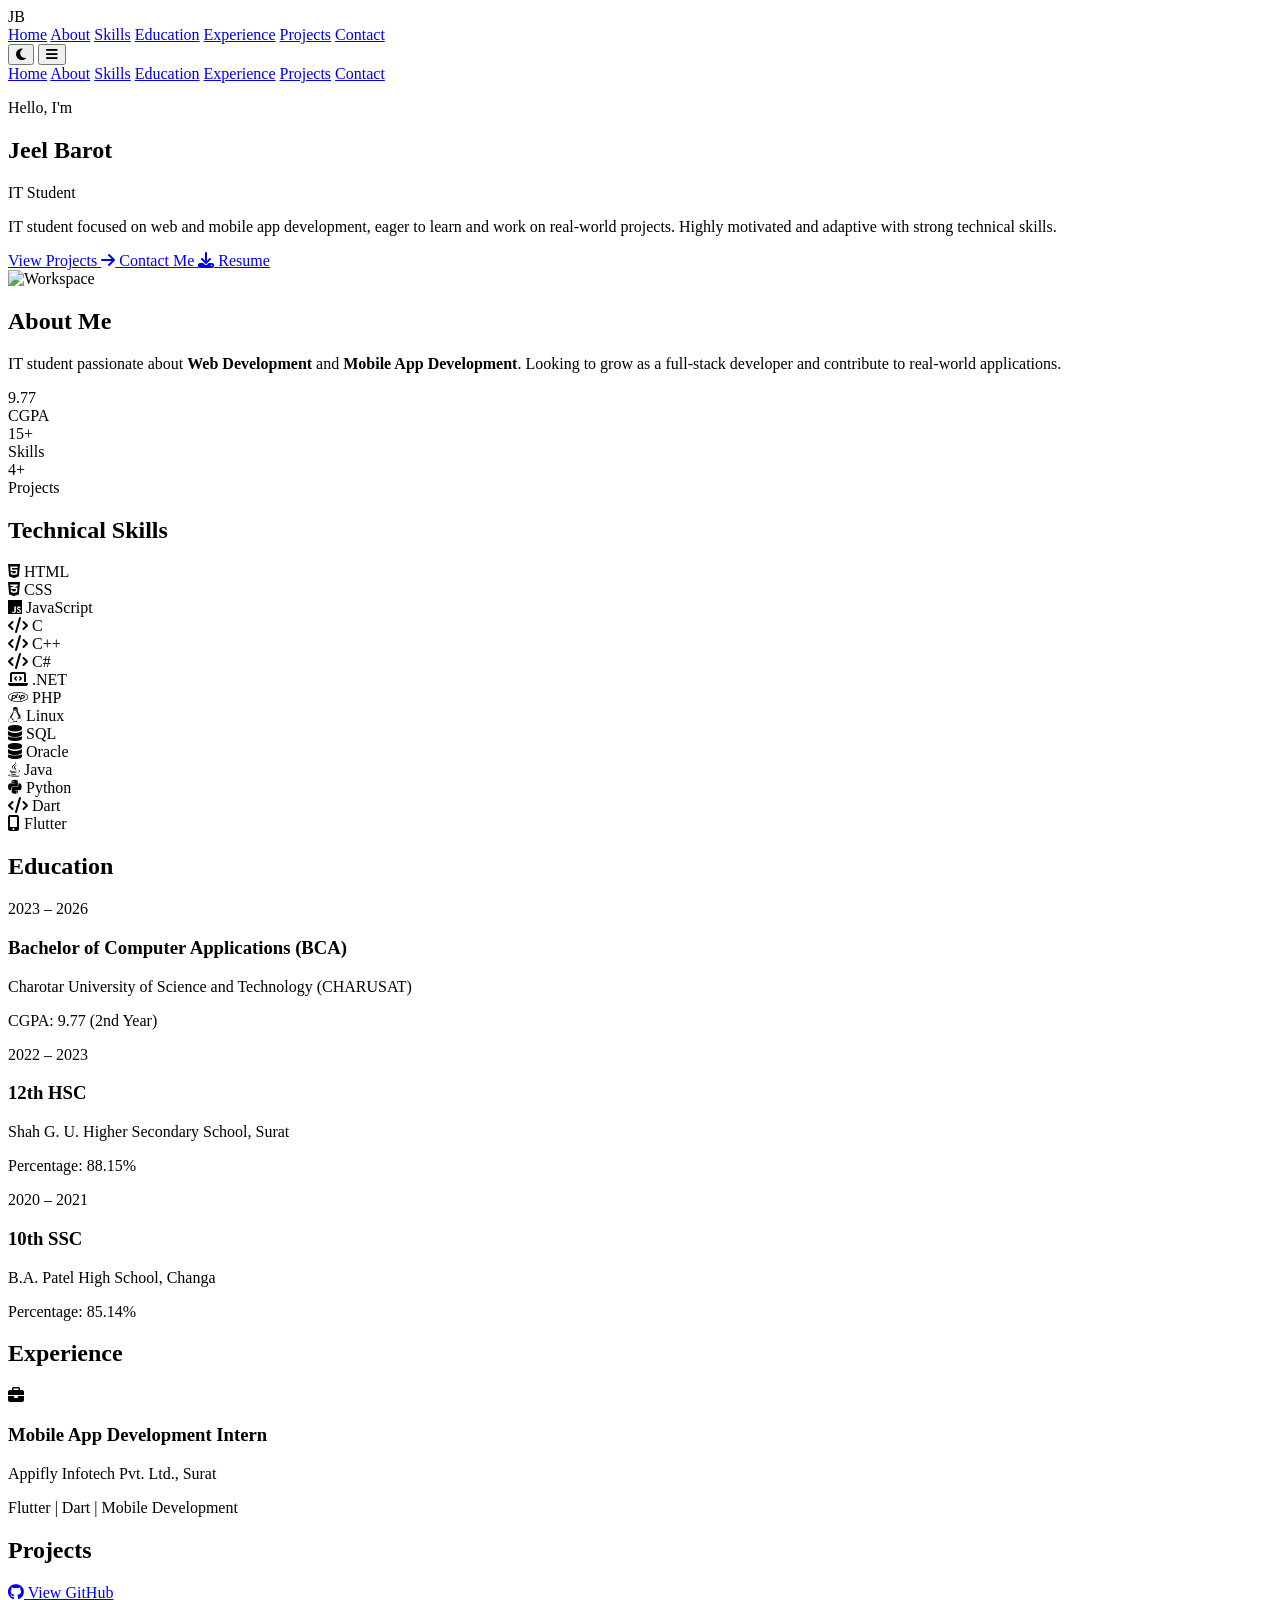
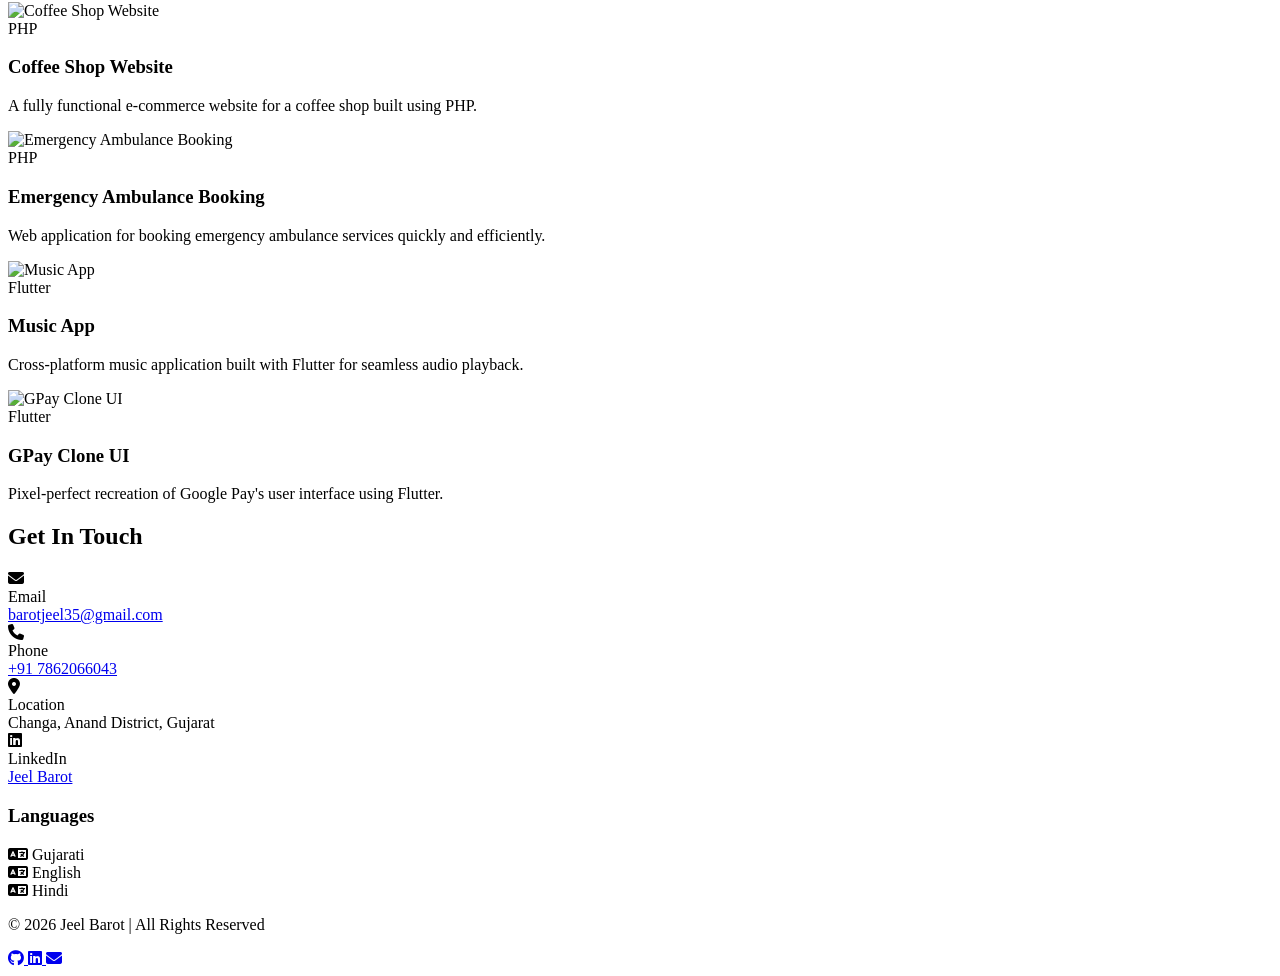
==== index.html @ 968f9135 "Update index.html" ====
<!DOCTYPE html>
<html lang="en">
<head>
    <meta charset="UTF-8">
    <meta name="google-site-verification" content="vGeNrFj3iQauDyF6SXAa09cVevgvbBbVclTlbwSDtZQ" />
    <title>Jeel Barot - IT Student Portfolio</title>
    <link rel="stylesheet" href="styles.css">
    <link rel="preconnect" href="https://fonts.googleapis.com">
    <link rel="preconnect" href="https://fonts.gstatic.com" crossorigin>
    <link href="https://fonts.googleapis.com/css2?family=Outfit:wght@400;500;600;700;800&family=Inter:wght@400;500;600&family=JetBrains+Mono:wght@400;500&display=swap" rel="stylesheet">
    <link rel="stylesheet" href="https://cdnjs.cloudflare.com/ajax/libs/font-awesome/6.5.1/css/all.min.css">
</head>
<body>
    <!-- Navbar -->
    <nav class="navbar" id="navbar">
        <div class="nav-container">
            <div class="nav-brand">
                <span class="logo-text">JB</span>
            </div>
            <div class="nav-links">
                <a href="#home" class="nav-link">Home</a>
                <a href="#about" class="nav-link">About</a>
                <a href="#skills" class="nav-link">Skills</a>
                <a href="#education" class="nav-link">Education</a>
                <a href="#experience" class="nav-link">Experience</a>
                <a href="#projects" class="nav-link">Projects</a>
                <a href="#contact" class="nav-link">Contact</a>
            </div>
            <div class="nav-actions">
                <button class="theme-toggle" id="themeToggle" aria-label="Toggle theme">
                    <i class="fas fa-moon" id="themeIcon"></i>
                </button>
                <button class="mobile-menu-btn" id="mobileMenuBtn">
                    <i class="fas fa-bars"></i>
                </button>
            </div>
        </div>
    </nav>

    <!-- Mobile Menu -->
    <div class="mobile-menu" id="mobileMenu">
        <a href="#home" class="mobile-nav-link">Home</a>
        <a href="#about" class="mobile-nav-link">About</a>
        <a href="#skills" class="mobile-nav-link">Skills</a>
        <a href="#education" class="mobile-nav-link">Education</a>
        <a href="#experience" class="mobile-nav-link">Experience</a>
        <a href="#projects" class="mobile-nav-link">Projects</a>
        <a href="#contact" class="mobile-nav-link">Contact</a>
    </div>

    <!-- Hero Section -->
    <section class="hero" id="home">
        <div class="hero-container">
            <div class="hero-content">
                <p class="hero-subtitle fade-in">Hello, I'm</p>
                <h1 class="hero-title fade-in-delay-1">Jeel Barot</h1>
                <p class="hero-role fade-in-delay-2">IT Student</p>
                <p class="hero-description fade-in-delay-3">
                    IT student focused on web and mobile app development, eager to learn and work on real-world projects. Highly motivated and adaptive with strong technical skills.
                </p>
                <div class="hero-buttons fade-in-delay-4">
                    <a href="#projects" class="btn btn-primary" data-testid="view-projects-btn">
                        <span>View Projects</span>
                        <i class="fas fa-arrow-right"></i>
                    </a>
                    <a href="#contact" class="btn btn-secondary" data-testid="contact-me-btn">
                        <span>Contact Me</span>
                    </a>
                    <a href="Resume.pdf" download class="btn btn-outline" data-testid="download-resume-btn">
                        <i class="fas fa-download"></i>
                        <span>Resume</span>
                    </a>
                </div>
            </div>
            <div class="hero-image fade-in-delay-2">
                <div class="hero-image-wrapper">
                    <img src="https://images.unsplash.com/photo-1636485043041-e1d05b9f0662?crop=entropy&cs=srgb&fm=jpg&q=85" alt="Workspace" />
                    <div class="hero-image-overlay"></div>
                </div>
            </div>
        </div>
    </section>

    <!-- About Section -->
    <section class="section about-section" id="about">
        <div class="container">
            <h2 class="section-title" data-testid="about-section-title">About Me</h2>
            <div class="about-content">
                <p class="about-text">
                    IT student passionate about <strong>Web Development</strong> and <strong>Mobile App Development</strong>. Looking to grow as a full-stack developer and contribute to real-world applications.
                </p>
                <div class="about-stats">
                    <div class="stat-card">
                        <div class="stat-value">9.77</div>
                        <div class="stat-label">CGPA</div>
                    </div>
                    <div class="stat-card">
                        <div class="stat-value">15+</div>
                        <div class="stat-label">Skills</div>
                    </div>
                    <div class="stat-card">
                        <div class="stat-value">4+</div>
                        <div class="stat-label">Projects</div>
                    </div>
                </div>
            </div>
        </div>
    </section>

    <!-- Skills Section -->
    <section class="section skills-section" id="skills">
        <div class="container">
            <h2 class="section-title" data-testid="skills-section-title">Technical Skills</h2>
            <div class="skills-grid">
                <div class="skill-card" data-testid="skill-html">
                    <i class="fab fa-html5 skill-icon"></i>
                    <span class="skill-name">HTML</span>
                </div>
                <div class="skill-card" data-testid="skill-css">
                    <i class="fab fa-css3-alt skill-icon"></i>
                    <span class="skill-name">CSS</span>
                </div>
                <div class="skill-card" data-testid="skill-javascript">
                    <i class="fab fa-js skill-icon"></i>
                    <span class="skill-name">JavaScript</span>
                </div>
                <div class="skill-card" data-testid="skill-c">
                    <i class="fas fa-code skill-icon"></i>
                    <span class="skill-name">C</span>
                </div>
                <div class="skill-card" data-testid="skill-cpp">
                    <i class="fas fa-code skill-icon"></i>
                    <span class="skill-name">C++</span>
                </div>
                <div class="skill-card" data-testid="skill-csharp">
                    <i class="fas fa-code skill-icon"></i>
                    <span class="skill-name">C#</span>
                </div>
                <div class="skill-card" data-testid="skill-dotnet">
                    <i class="fas fa-laptop-code skill-icon"></i>
                    <span class="skill-name">.NET</span>
                </div>
                <div class="skill-card" data-testid="skill-php">
                    <i class="fab fa-php skill-icon"></i>
                    <span class="skill-name">PHP</span>
                </div>
                <div class="skill-card" data-testid="skill-linux">
                    <i class="fab fa-linux skill-icon"></i>
                    <span class="skill-name">Linux</span>
                </div>
                <div class="skill-card" data-testid="skill-sql">
                    <i class="fas fa-database skill-icon"></i>
                    <span class="skill-name">SQL</span>
                </div>
                <div class="skill-card" data-testid="skill-oracle">
                    <i class="fas fa-database skill-icon"></i>
                    <span class="skill-name">Oracle</span>
                </div>
                <div class="skill-card" data-testid="skill-java">
                    <i class="fab fa-java skill-icon"></i>
                    <span class="skill-name">Java</span>
                </div>
                <div class="skill-card" data-testid="skill-python">
                    <i class="fab fa-python skill-icon"></i>
                    <span class="skill-name">Python</span>
                </div>
                <div class="skill-card" data-testid="skill-dart">
                    <i class="fas fa-code skill-icon"></i>
                    <span class="skill-name">Dart</span>
                </div>
                <div class="skill-card" data-testid="skill-flutter">
                    <i class="fas fa-mobile-alt skill-icon"></i>
                    <span class="skill-name">Flutter</span>
                </div>
            </div>
        </div>
    </section>

    <!-- Education Section -->
    <section class="section education-section" id="education">
        <div class="container">
            <h2 class="section-title" data-testid="education-section-title">Education</h2>
            <div class="timeline">
                <div class="timeline-item">
                    <div class="timeline-marker"></div>
                    <div class="timeline-content">
                        <div class="timeline-date">2023 – 2026</div>
                        <h3 class="timeline-title">Bachelor of Computer Applications (BCA)</h3>
                        <p class="timeline-subtitle">Charotar University of Science and Technology (CHARUSAT)</p>
                        <p class="timeline-description">CGPA: 9.77 (2nd Year)</p>
                    </div>
                </div>
                <div class="timeline-item">
                    <div class="timeline-marker"></div>
                    <div class="timeline-content">
                        <div class="timeline-date">2022 – 2023</div>
                        <h3 class="timeline-title">12th HSC</h3>
                        <p class="timeline-subtitle">Shah G. U. Higher Secondary School, Surat</p>
                        <p class="timeline-description">Percentage: 88.15%</p>
                    </div>
                </div>
                <div class="timeline-item">
                    <div class="timeline-marker"></div>
                    <div class="timeline-content">
                        <div class="timeline-date">2020 – 2021</div>
                        <h3 class="timeline-title">10th SSC</h3>
                        <p class="timeline-subtitle">B.A. Patel High School, Changa</p>
                        <p class="timeline-description">Percentage: 85.14%</p>
                    </div>
                </div>
            </div>
        </div>
    </section>

    <!-- Experience Section -->
    <section class="section experience-section" id="experience">
        <div class="container">
            <h2 class="section-title" data-testid="experience-section-title">Experience</h2>
            <div class="experience-card">
                <div class="experience-icon">
                    <i class="fas fa-briefcase"></i>
                </div>
                <div class="experience-content">
                    <h3 class="experience-title">Mobile App Development Intern</h3>
                    <p class="experience-company">Appifly Infotech Pvt. Ltd., Surat</p>
                    <p class="experience-tech">Flutter | Dart | Mobile Development</p>
                </div>
            </div>
        </div>
    </section>

    <!-- Projects Section -->
    <section class="section projects-section" id="projects">
        <div class="container">
            <div class="section-header">
                <h2 class="section-title" data-testid="projects-section-title">Projects</h2>
                <a href="https://github.com/Jeel00138" target="_blank" rel="noopener noreferrer" class="github-link" data-testid="github-profile-link">
                    <i class="fab fa-github"></i>
                    <span>View GitHub</span>
                </a>
            </div>
            <div class="projects-grid">
                <div class="project-card" data-testid="project-coffee-shop">
                    <div class="project-image">
                        <img src="https://images.unsplash.com/photo-1497935586351-b67a49e012bf?crop=entropy&cs=srgb&fm=jpg&q=85" alt="Coffee Shop Website" />
                        <div class="project-overlay">
                            <span class="project-tech">PHP</span>
                        </div>
                    </div>
                    <div class="project-content">
                        <h3 class="project-title">Coffee Shop Website</h3>
                        <p class="project-description">A fully functional e-commerce website for a coffee shop built using PHP.</p>
                    </div>
                </div>
                <div class="project-card" data-testid="project-ambulance">
                    <div class="project-image">
                        <img src="https://images.unsplash.com/photo-1587745416684-479530166643?crop=entropy&cs=srgb&fm=jpg&q=85" alt="Emergency Ambulance Booking" />
                        <div class="project-overlay">
                            <span class="project-tech">PHP</span>
                        </div>
                    </div>
                    <div class="project-content">
                        <h3 class="project-title">Emergency Ambulance Booking</h3>
                        <p class="project-description">Web application for booking emergency ambulance services quickly and efficiently.</p>
                    </div>
                </div>
                <div class="project-card" data-testid="project-music-app">
                    <div class="project-image">
                        <img src="https://images.unsplash.com/photo-1511671782779-c97d3d27a1d4?crop=entropy&cs=srgb&fm=jpg&q=85" alt="Music App" />
                        <div class="project-overlay">
                            <span class="project-tech">Flutter</span>
                        </div>
                    </div>
                    <div class="project-content">
                        <h3 class="project-title">Music App</h3>
                        <p class="project-description">Cross-platform music application built with Flutter for seamless audio playback.</p>
                    </div>
                </div>
                <div class="project-card" data-testid="project-gpay-clone">
                    <div class="project-image">
                        <img src="https://images.unsplash.com/photo-1556742049-0cfed4f7a07d?crop=entropy&cs=srgb&fm=jpg&q=85" alt="GPay Clone UI" />
                        <div class="project-overlay">
                            <span class="project-tech">Flutter</span>
                        </div>
                    </div>
                    <div class="project-content">
                        <h3 class="project-title">GPay Clone UI</h3>
                        <p class="project-description">Pixel-perfect recreation of Google Pay's user interface using Flutter.</p>
                    </div>
                </div>
            </div>
        </div>
    </section>

    <!-- Contact Section -->
    <section class="section contact-section" id="contact">
        <div class="container">
            <h2 class="section-title" data-testid="contact-section-title">Get In Touch</h2>
            <div class="contact-grid">
                <div class="contact-info">
                    <div class="contact-item" data-testid="contact-email">
                        <div class="contact-icon">
                            <i class="fas fa-envelope"></i>
                        </div>
                        <div class="contact-details">
                            <div class="contact-label">Email</div>
                            <a href="mailto:barotjeel35@gmail.com" class="contact-value">barotjeel35@gmail.com</a>
                        </div>
                    </div>
                    <div class="contact-item" data-testid="contact-phone">
                        <div class="contact-icon">
                            <i class="fas fa-phone"></i>
                        </div>
                        <div class="contact-details">
                            <div class="contact-label">Phone</div>
                            <a href="tel:+917862066043" class="contact-value">+91 7862066043</a>
                        </div>
                    </div>
                    <div class="contact-item" data-testid="contact-location">
                        <div class="contact-icon">
                            <i class="fas fa-map-marker-alt"></i>
                        </div>
                        <div class="contact-details">
                            <div class="contact-label">Location</div>
                            <div class="contact-value">Changa, Anand District, Gujarat</div>
                        </div>
                    </div>
                    <div class="contact-item" data-testid="contact-linkedin">
                        <div class="contact-icon">
                            <i class="fab fa-linkedin"></i>
                        </div>
                        <div class="contact-details">
                            <div class="contact-label">LinkedIn</div>
                            <a href="https://linkedin.com/in/jeel-barot" target="_blank" rel="noopener noreferrer" class="contact-value">Jeel Barot</a>
                        </div>
                    </div>
                </div>
                <div class="languages-card">
                    <h3 class="languages-title">Languages</h3>
                    <div class="languages-list">
                        <div class="language-badge">
                            <i class="fas fa-language"></i>
                            <span>Gujarati</span>
                        </div>
                        <div class="language-badge">
                            <i class="fas fa-language"></i>
                            <span>English</span>
                        </div>
                        <div class="language-badge">
                            <i class="fas fa-language"></i>
                            <span>Hindi</span>
                        </div>
                    </div>
                </div>
            </div>
        </div>
    </section>

    <!-- Footer -->
    <footer class="footer">
        <div class="container">
            <div class="footer-content">
                <p class="footer-text">© 2026 Jeel Barot | All Rights Reserved</p>
                <div class="footer-social">
                    <a href="https://github.com/Jeel00138" target="_blank" rel="noopener noreferrer" class="social-link" data-testid="footer-github-link">
                        <i class="fab fa-github"></i>
                    </a>
                    <a href="https://linkedin.com/in/jeel-barot" target="_blank" rel="noopener noreferrer" class="social-link" data-testid="footer-linkedin-link">
                        <i class="fab fa-linkedin"></i>
                    </a>
                    <a href="mailto:barotjeel35@gmail.com" class="social-link" data-testid="footer-email-link">
                        <i class="fas fa-envelope"></i>
                    </a>
                </div>
            </div>
        </div>
    </footer>

    <script src="script.js"></script>
</body>
</html>
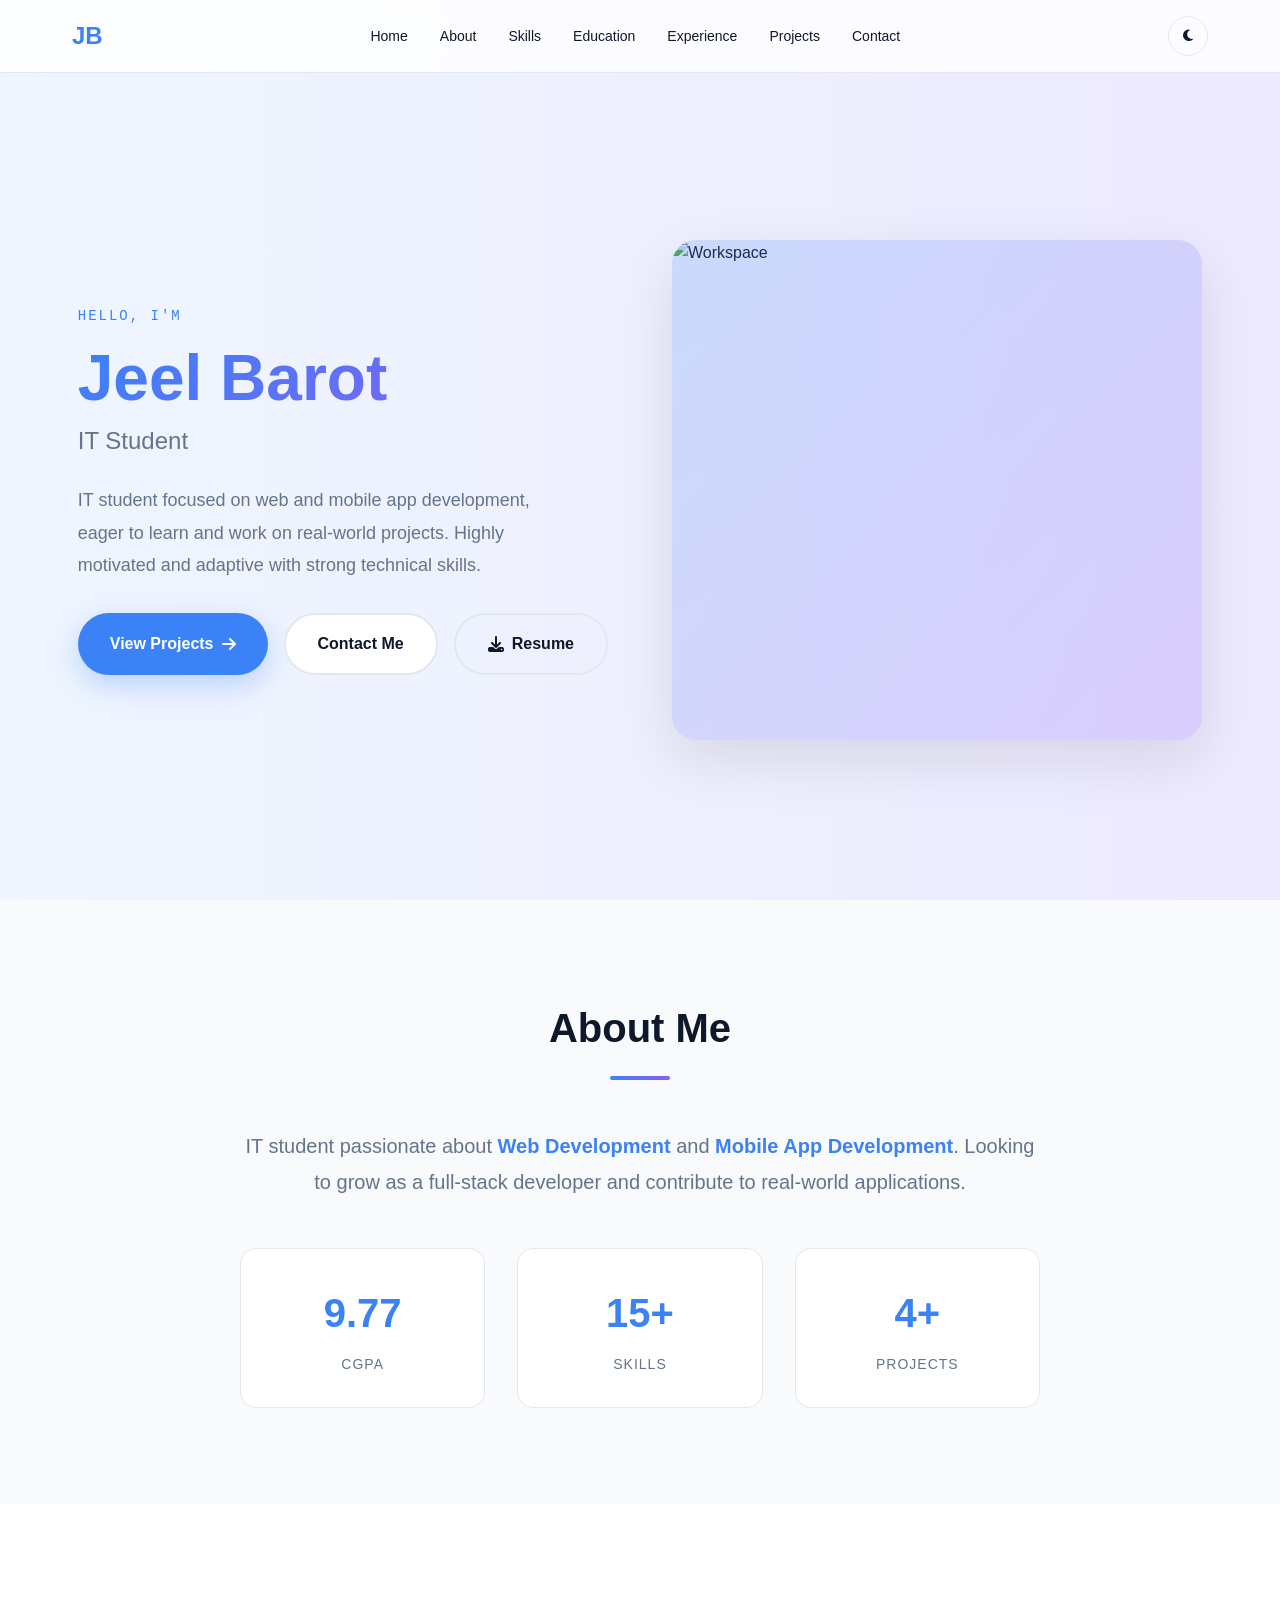
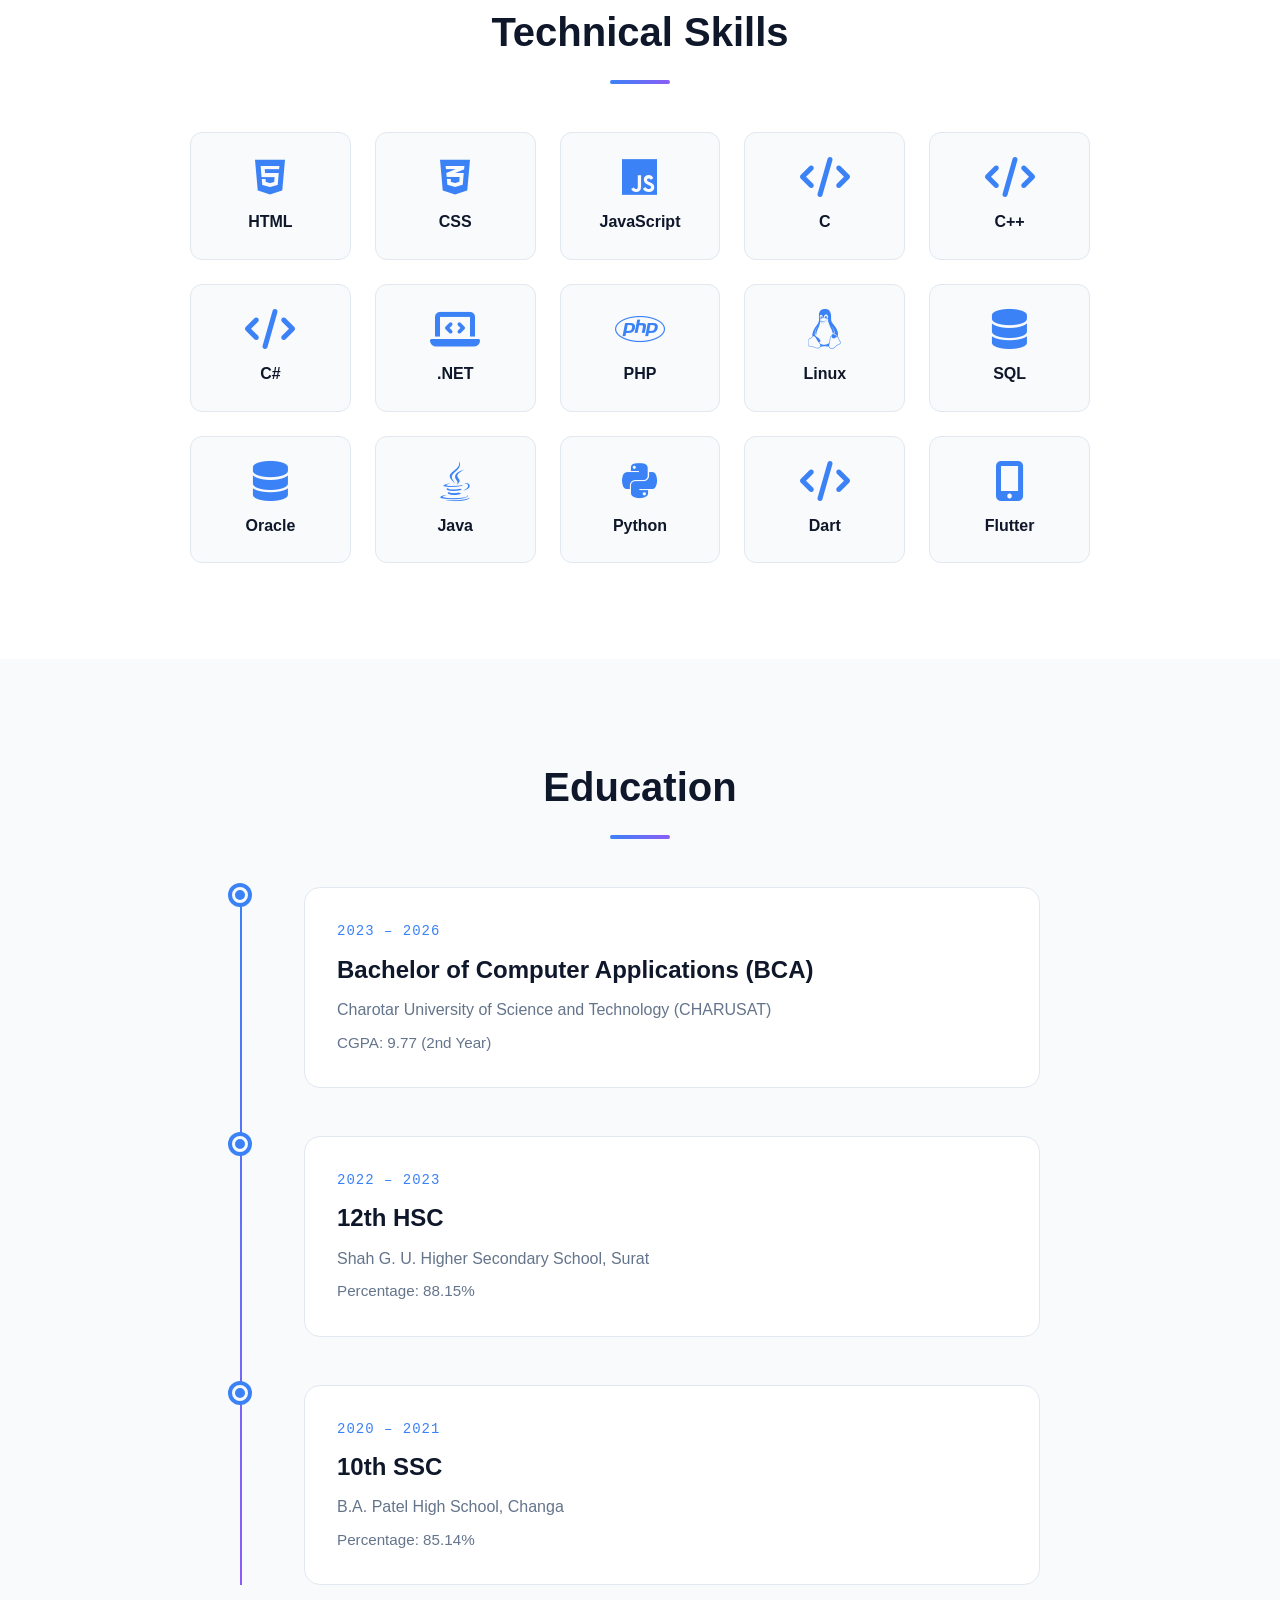
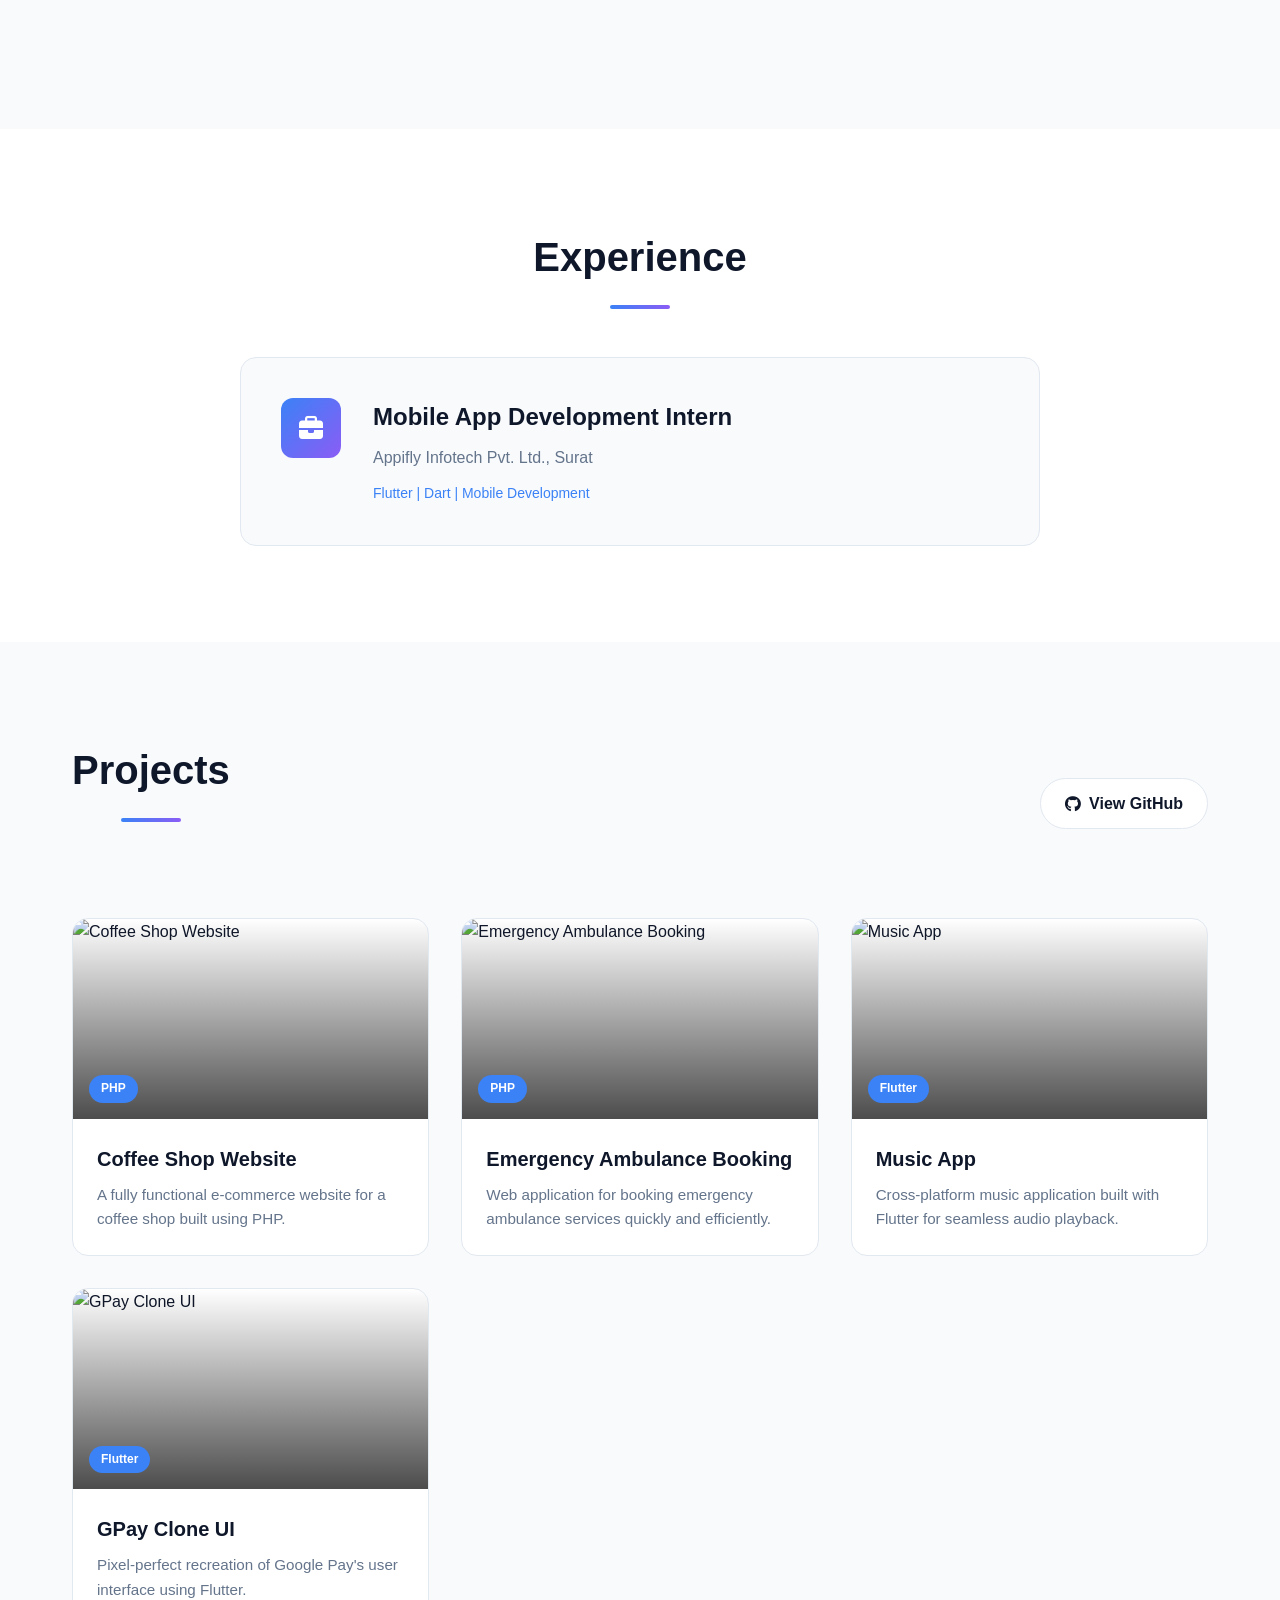
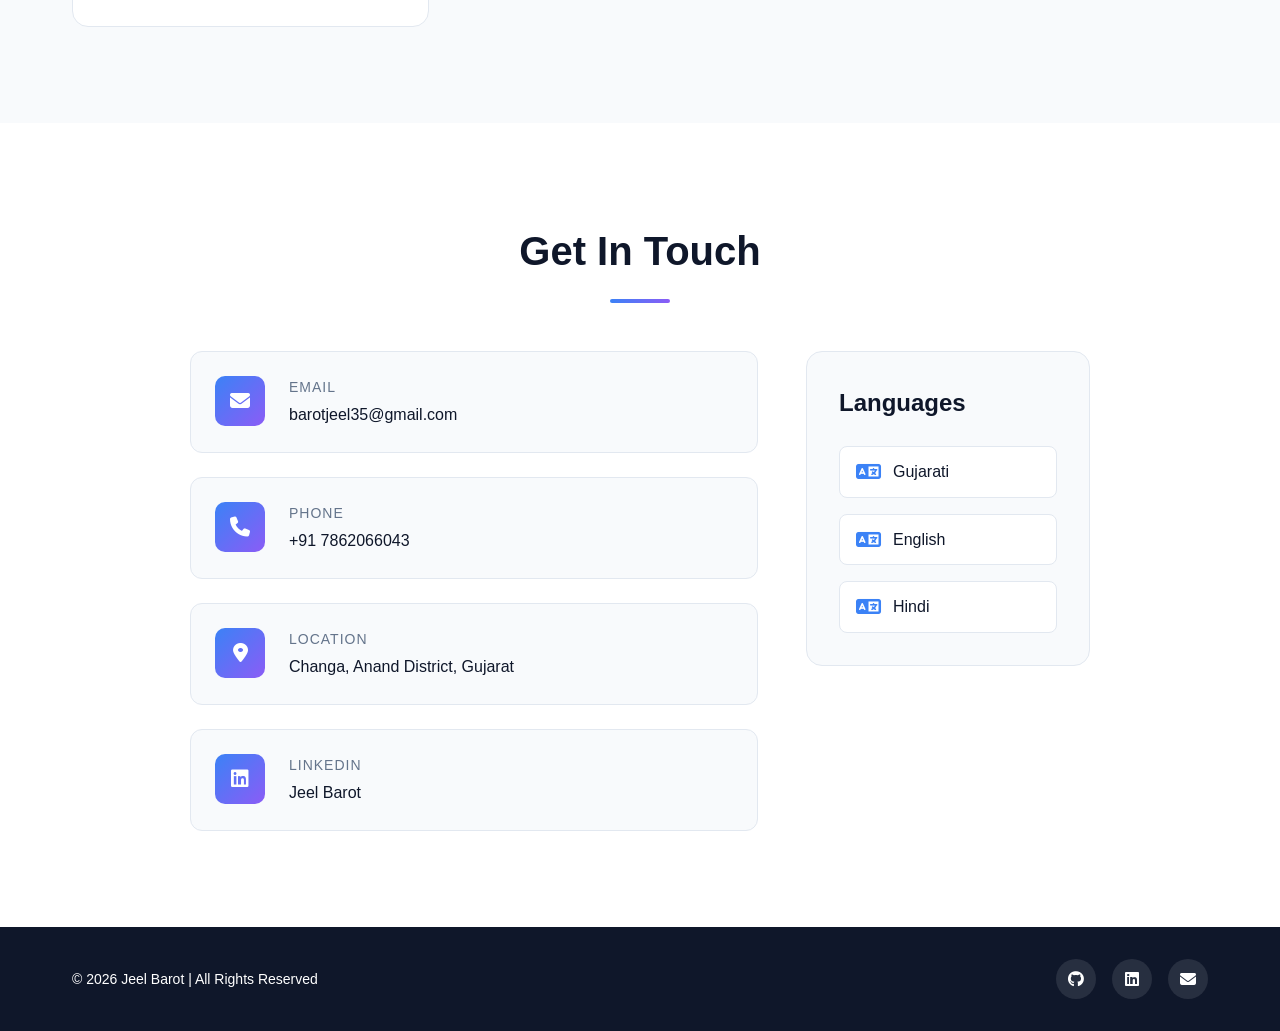
==== commit 20cdc0e3: "Update index.html" ====
--- a/index.html
+++ b/index.html
@@ -2,7 +2,7 @@
 <html lang="en">
 <head>
     <meta charset="UTF-8">
-    <meta name="google-site-verification" content="vGeNrFj3iQauDyF6SXAa09cVevgvbBbVclTlbwSDtZQ" />
+ <meta name="google-site-verification" content="k0HFwo5BpkmuTTaIJE4NyY4u76_AldIoBF2Ek2aR8v8" />
     <title>Jeel Barot - IT Student Portfolio</title>
     <link rel="stylesheet" href="styles.css">
     <link rel="preconnect" href="https://fonts.googleapis.com">
--- a/styles.css
+++ b/styles.css
@@ -0,0 +1,999 @@
+/* Reset and Base Styles */
+* {
+    margin: 0;
+    padding: 0;
+    box-sizing: border-box;
+}
+
+:root {
+    /* Colors - Light Theme */
+    --color-primary: #3B82F6;
+    --color-primary-hover: #2563EB;
+    --color-primary-foreground: #FFFFFF;
+    --color-background: #F8FAFC;
+    --color-surface: #FFFFFF;
+    --color-accent: #E0F2FE;
+    --color-text-main: #0F172A;
+    --color-text-muted: #64748B;
+    --color-border: #E2E8F0;
+    --color-shadow: rgba(59, 130, 246, 0.1);
+    
+    /* Typography */
+    --font-primary: 'Outfit', sans-serif;
+    --font-secondary: 'Inter', sans-serif;
+    --font-mono: 'JetBrains Mono', monospace;
+    
+    /* Spacing */
+    --spacing-section: 6rem;
+    --spacing-container: 2rem;
+    
+    /* Transitions */
+    --transition-base: all 0.3s ease;
+}
+
+[data-theme="dark"] {
+    --color-background: #020617;
+    --color-surface: #0F172A;
+    --color-accent: #1E293B;
+    --color-text-main: #F8FAFC;
+    --color-text-muted: #94A3B8;
+    --color-border: #1E293B;
+    --color-shadow: rgba(59, 130, 246, 0.2);
+}
+
+html {
+    scroll-behavior: smooth;
+}
+
+body {
+    font-family: var(--font-secondary);
+    background-color: var(--color-background);
+    color: var(--color-text-main);
+    line-height: 1.6;
+    transition: background-color 0.3s ease, color 0.3s ease;
+}
+
+.container {
+    max-width: 1200px;
+    margin: 0 auto;
+    padding: 0 var(--spacing-container);
+}
+
+/* Navbar */
+.navbar {
+    position: fixed;
+    top: 0;
+    left: 0;
+    right: 0;
+    z-index: 1000;
+    backdrop-filter: blur(12px);
+    background-color: rgba(255, 255, 255, 0.8);
+    border-bottom: 1px solid var(--color-border);
+    transition: var(--transition-base);
+}
+
+[data-theme="dark"] .navbar {
+    background-color: rgba(2, 6, 23, 0.8);
+}
+
+.navbar.scrolled {
+    box-shadow: 0 4px 20px var(--color-shadow);
+}
+
+.nav-container {
+    max-width: 1200px;
+    margin: 0 auto;
+    padding: 1rem var(--spacing-container);
+    display: flex;
+    align-items: center;
+    justify-content: space-between;
+}
+
+.nav-brand {
+    font-family: var(--font-primary);
+    font-weight: 700;
+}
+
+.logo-text {
+    font-size: 1.5rem;
+    color: var(--color-primary);
+}
+
+.nav-links {
+    display: flex;
+    gap: 2rem;
+    align-items: center;
+}
+
+.nav-link {
+    font-size: 0.875rem;
+    font-weight: 500;
+    color: var(--color-text-main);
+    text-decoration: none;
+    transition: color 0.3s ease;
+    position: relative;
+}
+
+.nav-link::after {
+    content: '';
+    position: absolute;
+    bottom: -4px;
+    left: 0;
+    width: 0;
+    height: 2px;
+    background-color: var(--color-primary);
+    transition: width 0.3s ease;
+}
+
+.nav-link:hover {
+    color: var(--color-primary);
+}
+
+.nav-link:hover::after {
+    width: 100%;
+}
+
+.nav-actions {
+    display: flex;
+    align-items: center;
+    gap: 1rem;
+}
+
+.theme-toggle {
+    background: transparent;
+    border: 1px solid var(--color-border);
+    width: 40px;
+    height: 40px;
+    border-radius: 50%;
+    cursor: pointer;
+    display: flex;
+    align-items: center;
+    justify-content: center;
+    color: var(--color-text-main);
+    transition: var(--transition-base);
+}
+
+.theme-toggle:hover {
+    background-color: var(--color-accent);
+    border-color: var(--color-primary);
+    transform: rotate(15deg);
+}
+
+.mobile-menu-btn {
+    display: none;
+    background: transparent;
+    border: 1px solid var(--color-border);
+    width: 40px;
+    height: 40px;
+    border-radius: 8px;
+    cursor: pointer;
+    color: var(--color-text-main);
+    font-size: 1.2rem;
+}
+
+.mobile-menu {
+    display: none;
+    position: fixed;
+    top: 73px;
+    left: 0;
+    right: 0;
+    background-color: var(--color-surface);
+    border-bottom: 1px solid var(--color-border);
+    padding: 1rem;
+    flex-direction: column;
+    gap: 0.5rem;
+    z-index: 999;
+    box-shadow: 0 4px 20px var(--color-shadow);
+}
+
+.mobile-menu.active {
+    display: flex;
+}
+
+.mobile-nav-link {
+    padding: 0.75rem 1rem;
+    color: var(--color-text-main);
+    text-decoration: none;
+    border-radius: 8px;
+    transition: var(--transition-base);
+    font-weight: 500;
+}
+
+.mobile-nav-link:hover {
+    background-color: var(--color-accent);
+    color: var(--color-primary);
+}
+
+/* Hero Section */
+.hero {
+    min-height: 100vh;
+    display: flex;
+    align-items: center;
+    padding-top: 80px;
+    background: linear-gradient(to right, #EFF6FF, #EDE9FE);
+}
+
+[data-theme="dark"] .hero {
+    background: linear-gradient(to right, #0F172A, #1E1B4B);
+}
+
+.hero-container {
+    max-width: 1200px;
+    margin: 0 auto;
+    padding: 0 var(--spacing-container);
+    display: grid;
+    grid-template-columns: 1fr 1fr;
+    gap: 4rem;
+    align-items: center;
+}
+
+.hero-content {
+    animation: fadeInUp 0.8s ease-out;
+}
+
+.hero-subtitle {
+    font-family: var(--font-mono);
+    font-size: 0.875rem;
+    color: var(--color-primary);
+    text-transform: uppercase;
+    letter-spacing: 2px;
+    margin-bottom: 1rem;
+}
+
+.hero-title {
+    font-family: var(--font-primary);
+    font-size: 4rem;
+    font-weight: 800;
+    line-height: 1.1;
+    margin-bottom: 0.5rem;
+    background: linear-gradient(135deg, var(--color-primary), #8B5CF6);
+    -webkit-background-clip: text;
+    -webkit-text-fill-color: transparent;
+    background-clip: text;
+}
+
+.hero-role {
+    font-size: 1.5rem;
+    color: var(--color-text-muted);
+    margin-bottom: 1.5rem;
+    font-weight: 500;
+}
+
+.hero-description {
+    font-size: 1.125rem;
+    color: var(--color-text-muted);
+    line-height: 1.8;
+    margin-bottom: 2rem;
+    max-width: 500px;
+}
+
+.hero-buttons {
+    display: flex;
+    gap: 1rem;
+    flex-wrap: wrap;
+}
+
+.btn {
+    display: inline-flex;
+    align-items: center;
+    gap: 0.5rem;
+    padding: 1rem 2rem;
+    border-radius: 50px;
+    font-weight: 600;
+    text-decoration: none;
+    transition: var(--transition-base);
+    cursor: pointer;
+    border: none;
+    font-size: 1rem;
+}
+
+.btn-primary {
+    background-color: var(--color-primary);
+    color: var(--color-primary-foreground);
+    box-shadow: 0 10px 30px rgba(59, 130, 246, 0.3);
+}
+
+.btn-primary:hover {
+    background-color: var(--color-primary-hover);
+    transform: translateY(-2px);
+    box-shadow: 0 15px 40px rgba(59, 130, 246, 0.4);
+}
+
+.btn-secondary {
+    background-color: var(--color-surface);
+    color: var(--color-text-main);
+    border: 2px solid var(--color-border);
+}
+
+.btn-secondary:hover {
+    background-color: var(--color-accent);
+    border-color: var(--color-primary);
+}
+
+.btn-outline {
+    background-color: transparent;
+    color: var(--color-text-main);
+    border: 2px solid var(--color-border);
+}
+
+.btn-outline:hover {
+    background-color: var(--color-surface);
+    border-color: var(--color-primary);
+}
+
+.hero-image {
+    position: relative;
+    animation: fadeInRight 0.8s ease-out;
+}
+
+.hero-image-wrapper {
+    position: relative;
+    border-radius: 24px;
+    overflow: hidden;
+    box-shadow: 0 20px 60px rgba(0, 0, 0, 0.1);
+}
+
+.hero-image-wrapper img {
+    width: 100%;
+    height: 500px;
+    object-fit: cover;
+    display: block;
+}
+
+.hero-image-overlay {
+    position: absolute;
+    inset: 0;
+    background: linear-gradient(135deg, rgba(59, 130, 246, 0.2), rgba(139, 92, 246, 0.2));
+}
+
+/* Animations */
+@keyframes fadeInUp {
+    from {
+        opacity: 0;
+        transform: translateY(30px);
+    }
+    to {
+        opacity: 1;
+        transform: translateY(0);
+    }
+}
+
+@keyframes fadeInRight {
+    from {
+        opacity: 0;
+        transform: translateX(30px);
+    }
+    to {
+        opacity: 1;
+        transform: translateX(0);
+    }
+}
+
+.fade-in {
+    animation: fadeInUp 0.6s ease-out;
+}
+
+.fade-in-delay-1 {
+    animation: fadeInUp 0.6s ease-out 0.1s backwards;
+}
+
+.fade-in-delay-2 {
+    animation: fadeInUp 0.6s ease-out 0.2s backwards;
+}
+
+.fade-in-delay-3 {
+    animation: fadeInUp 0.6s ease-out 0.3s backwards;
+}
+
+.fade-in-delay-4 {
+    animation: fadeInUp 0.6s ease-out 0.4s backwards;
+}
+
+/* Section Styles */
+.section {
+    padding: var(--spacing-section) 0;
+}
+
+.section-title {
+    font-family: var(--font-primary);
+    font-size: 2.5rem;
+    font-weight: 700;
+    text-align: center;
+    margin-bottom: 3rem;
+    position: relative;
+}
+
+.section-title::after {
+    content: '';
+    display: block;
+    width: 60px;
+    height: 4px;
+    background: linear-gradient(90deg, var(--color-primary), #8B5CF6);
+    margin: 1rem auto 0;
+    border-radius: 2px;
+}
+
+/* About Section */
+.about-content {
+    max-width: 800px;
+    margin: 0 auto;
+}
+
+.about-text {
+    font-size: 1.25rem;
+    text-align: center;
+    color: var(--color-text-muted);
+    line-height: 1.8;
+    margin-bottom: 3rem;
+}
+
+.about-text strong {
+    color: var(--color-primary);
+    font-weight: 600;
+}
+
+.about-stats {
+    display: grid;
+    grid-template-columns: repeat(3, 1fr);
+    gap: 2rem;
+}
+
+.stat-card {
+    background-color: var(--color-surface);
+    border: 1px solid var(--color-border);
+    border-radius: 16px;
+    padding: 2rem;
+    text-align: center;
+    transition: var(--transition-base);
+}
+
+.stat-card:hover {
+    transform: translateY(-5px);
+    box-shadow: 0 10px 30px var(--color-shadow);
+    border-color: var(--color-primary);
+}
+
+.stat-value {
+    font-family: var(--font-primary);
+    font-size: 2.5rem;
+    font-weight: 700;
+    color: var(--color-primary);
+    margin-bottom: 0.5rem;
+}
+
+.stat-label {
+    font-size: 0.875rem;
+    color: var(--color-text-muted);
+    text-transform: uppercase;
+    letter-spacing: 1px;
+}
+
+/* Skills Section */
+.skills-section {
+    background-color: var(--color-surface);
+}
+
+.skills-grid {
+    display: grid;
+    grid-template-columns: repeat(auto-fit, minmax(150px, 1fr));
+    gap: 1.5rem;
+    max-width: 900px;
+    margin: 0 auto;
+}
+
+.skill-card {
+    background-color: var(--color-background);
+    border: 1px solid var(--color-border);
+    border-radius: 12px;
+    padding: 1.5rem;
+    display: flex;
+    flex-direction: column;
+    align-items: center;
+    gap: 0.75rem;
+    transition: var(--transition-base);
+    cursor: default;
+}
+
+.skill-card:hover {
+    transform: translateY(-5px);
+    border-color: var(--color-primary);
+    box-shadow: 0 10px 30px var(--color-shadow);
+}
+
+.skill-icon {
+    font-size: 2.5rem;
+    color: var(--color-primary);
+}
+
+.skill-name {
+    font-weight: 600;
+    color: var(--color-text-main);
+}
+
+/* Timeline Styles */
+.timeline {
+    max-width: 800px;
+    margin: 0 auto;
+    position: relative;
+    padding-left: 2rem;
+}
+
+.timeline::before {
+    content: '';
+    position: absolute;
+    left: 0;
+    top: 0;
+    bottom: 0;
+    width: 2px;
+    background: linear-gradient(180deg, var(--color-primary), #8B5CF6);
+}
+
+.timeline-item {
+    position: relative;
+    margin-bottom: 3rem;
+}
+
+.timeline-marker {
+    position: absolute;
+    left: -2.5rem;
+    top: 0;
+    width: 16px;
+    height: 16px;
+    border-radius: 50%;
+    background-color: var(--color-primary);
+    border: 3px solid var(--color-background);
+    box-shadow: 0 0 0 4px var(--color-primary);
+}
+
+.timeline-content {
+    background-color: var(--color-surface);
+    border: 1px solid var(--color-border);
+    border-radius: 16px;
+    padding: 2rem;
+    margin-left: 2rem;
+    transition: var(--transition-base);
+}
+
+.timeline-content:hover {
+    transform: translateX(10px);
+    box-shadow: 0 10px 30px var(--color-shadow);
+    border-color: var(--color-primary);
+}
+
+.timeline-date {
+    font-family: var(--font-mono);
+    font-size: 0.875rem;
+    color: var(--color-primary);
+    text-transform: uppercase;
+    letter-spacing: 1px;
+    margin-bottom: 0.5rem;
+}
+
+.timeline-title {
+    font-family: var(--font-primary);
+    font-size: 1.5rem;
+    font-weight: 600;
+    margin-bottom: 0.5rem;
+    color: var(--color-text-main);
+}
+
+.timeline-subtitle {
+    color: var(--color-text-muted);
+    margin-bottom: 0.5rem;
+}
+
+.timeline-description {
+    color: var(--color-text-muted);
+    font-size: 0.95rem;
+}
+
+/* Experience Section */
+.experience-section {
+    background-color: var(--color-surface);
+}
+
+.experience-card {
+    max-width: 800px;
+    margin: 0 auto;
+    background-color: var(--color-background);
+    border: 1px solid var(--color-border);
+    border-radius: 16px;
+    padding: 2.5rem;
+    display: flex;
+    gap: 2rem;
+    align-items: flex-start;
+    transition: var(--transition-base);
+}
+
+.experience-card:hover {
+    transform: translateY(-5px);
+    box-shadow: 0 15px 40px var(--color-shadow);
+    border-color: var(--color-primary);
+}
+
+.experience-icon {
+    width: 60px;
+    height: 60px;
+    background: linear-gradient(135deg, var(--color-primary), #8B5CF6);
+    border-radius: 12px;
+    display: flex;
+    align-items: center;
+    justify-content: center;
+    font-size: 1.5rem;
+    color: white;
+    flex-shrink: 0;
+}
+
+.experience-content {
+    flex: 1;
+}
+
+.experience-title {
+    font-family: var(--font-primary);
+    font-size: 1.5rem;
+    font-weight: 600;
+    margin-bottom: 0.5rem;
+    color: var(--color-text-main);
+}
+
+.experience-company {
+    color: var(--color-text-muted);
+    margin-bottom: 0.75rem;
+    font-size: 1rem;
+}
+
+.experience-tech {
+    color: var(--color-primary);
+    font-size: 0.875rem;
+    font-weight: 500;
+}
+
+/* Projects Section */
+.section-header {
+    display: flex;
+    justify-content: space-between;
+    align-items: center;
+    margin-bottom: 3rem;
+}
+
+.github-link {
+    display: inline-flex;
+    align-items: center;
+    gap: 0.5rem;
+    padding: 0.75rem 1.5rem;
+    background-color: var(--color-surface);
+    border: 1px solid var(--color-border);
+    border-radius: 50px;
+    color: var(--color-text-main);
+    text-decoration: none;
+    font-weight: 600;
+    transition: var(--transition-base);
+}
+
+.github-link:hover {
+    background-color: var(--color-text-main);
+    color: var(--color-surface);
+    transform: translateY(-2px);
+    box-shadow: 0 10px 30px var(--color-shadow);
+}
+
+.projects-grid {
+    display: grid;
+    grid-template-columns: repeat(auto-fit, minmax(300px, 1fr));
+    gap: 2rem;
+}
+
+.project-card {
+    background-color: var(--color-surface);
+    border: 1px solid var(--color-border);
+    border-radius: 16px;
+    overflow: hidden;
+    transition: var(--transition-base);
+}
+
+.project-card:hover {
+    transform: translateY(-10px);
+    box-shadow: 0 20px 50px var(--color-shadow);
+    border-color: var(--color-primary);
+}
+
+.project-image {
+    position: relative;
+    height: 200px;
+    overflow: hidden;
+}
+
+.project-image img {
+    width: 100%;
+    height: 100%;
+    object-fit: cover;
+    transition: transform 0.5s ease;
+}
+
+.project-card:hover .project-image img {
+    transform: scale(1.1);
+}
+
+.project-overlay {
+    position: absolute;
+    inset: 0;
+    background: linear-gradient(to bottom, transparent, rgba(0, 0, 0, 0.7));
+    display: flex;
+    align-items: flex-end;
+    padding: 1rem;
+}
+
+.project-tech {
+    background-color: var(--color-primary);
+    color: white;
+    padding: 0.25rem 0.75rem;
+    border-radius: 20px;
+    font-size: 0.75rem;
+    font-weight: 600;
+}
+
+.project-content {
+    padding: 1.5rem;
+}
+
+.project-title {
+    font-family: var(--font-primary);
+    font-size: 1.25rem;
+    font-weight: 600;
+    margin-bottom: 0.5rem;
+    color: var(--color-text-main);
+}
+
+.project-description {
+    color: var(--color-text-muted);
+    font-size: 0.95rem;
+    line-height: 1.6;
+}
+
+/* Contact Section */
+.contact-section {
+    background-color: var(--color-surface);
+}
+
+.contact-grid {
+    display: grid;
+    grid-template-columns: 2fr 1fr;
+    gap: 3rem;
+    max-width: 900px;
+    margin: 0 auto;
+}
+
+.contact-info {
+    display: flex;
+    flex-direction: column;
+    gap: 1.5rem;
+}
+
+.contact-item {
+    display: flex;
+    align-items: flex-start;
+    gap: 1.5rem;
+    padding: 1.5rem;
+    background-color: var(--color-background);
+    border: 1px solid var(--color-border);
+    border-radius: 12px;
+    transition: var(--transition-base);
+}
+
+.contact-item:hover {
+    transform: translateX(5px);
+    border-color: var(--color-primary);
+    box-shadow: 0 5px 20px var(--color-shadow);
+}
+
+.contact-icon {
+    width: 50px;
+    height: 50px;
+    background: linear-gradient(135deg, var(--color-primary), #8B5CF6);
+    border-radius: 10px;
+    display: flex;
+    align-items: center;
+    justify-content: center;
+    color: white;
+    font-size: 1.25rem;
+    flex-shrink: 0;
+}
+
+.contact-details {
+    flex: 1;
+}
+
+.contact-label {
+    font-size: 0.875rem;
+    color: var(--color-text-muted);
+    margin-bottom: 0.25rem;
+    text-transform: uppercase;
+    letter-spacing: 1px;
+}
+
+.contact-value {
+    color: var(--color-text-main);
+    font-weight: 500;
+    text-decoration: none;
+    transition: color 0.3s ease;
+}
+
+.contact-value:hover {
+    color: var(--color-primary);
+}
+
+.languages-card {
+    background-color: var(--color-background);
+    border: 1px solid var(--color-border);
+    border-radius: 16px;
+    padding: 2rem;
+    height: fit-content;
+}
+
+.languages-title {
+    font-family: var(--font-primary);
+    font-size: 1.5rem;
+    font-weight: 600;
+    margin-bottom: 1.5rem;
+    color: var(--color-text-main);
+}
+
+.languages-list {
+    display: flex;
+    flex-direction: column;
+    gap: 1rem;
+}
+
+.language-badge {
+    display: flex;
+    align-items: center;
+    gap: 0.75rem;
+    padding: 0.75rem 1rem;
+    background-color: var(--color-surface);
+    border: 1px solid var(--color-border);
+    border-radius: 8px;
+    transition: var(--transition-base);
+}
+
+.language-badge:hover {
+    border-color: var(--color-primary);
+    transform: translateX(5px);
+}
+
+.language-badge i {
+    color: var(--color-primary);
+    font-size: 1.25rem;
+}
+
+.language-badge span {
+    font-weight: 500;
+    color: var(--color-text-main);
+}
+
+/* Footer */
+.footer {
+    background-color: var(--color-text-main);
+    color: var(--color-surface);
+    padding: 2rem 0;
+}
+
+[data-theme="dark"] .footer {
+    background-color: #000000;
+}
+
+.footer-content {
+    display: flex;
+    justify-content: space-between;
+    align-items: center;
+}
+
+.footer-text {
+    font-size: 0.875rem;
+}
+
+.footer-social {
+    display: flex;
+    gap: 1rem;
+}
+
+.social-link {
+    width: 40px;
+    height: 40px;
+    background-color: rgba(255, 255, 255, 0.1);
+    border-radius: 50%;
+    display: flex;
+    align-items: center;
+    justify-content: center;
+    color: var(--color-surface);
+    text-decoration: none;
+    transition: var(--transition-base);
+}
+
+.social-link:hover {
+    background-color: var(--color-primary);
+    transform: translateY(-3px);
+}
+
+/* Responsive Design */
+@media (max-width: 968px) {
+    .nav-links {
+        display: none;
+    }
+    
+    .mobile-menu-btn {
+        display: flex;
+    }
+    
+    .hero-container {
+        grid-template-columns: 1fr;
+        gap: 2rem;
+    }
+    
+    .hero-title {
+        font-size: 3rem;
+    }
+    
+    .hero-image {
+        order: -1;
+    }
+    
+    .about-stats {
+        grid-template-columns: 1fr;
+    }
+    
+    .skills-grid {
+        grid-template-columns: repeat(auto-fit, minmax(120px, 1fr));
+    }
+    
+    .contact-grid {
+        grid-template-columns: 1fr;
+    }
+    
+    .footer-content {
+        flex-direction: column;
+        gap: 1rem;
+        text-align: center;
+    }
+}
+
+@media (max-width: 640px) {
+    :root {
+        --spacing-section: 4rem;
+    }
+    
+    .hero-title {
+        font-size: 2.5rem;
+    }
+    
+    .hero-buttons {
+        flex-direction: column;
+        width: 100%;
+    }
+    
+    .btn {
+        width: 100%;
+        justify-content: center;
+    }
+    
+    .section-title {
+        font-size: 2rem;
+    }
+    
+    .projects-grid {
+        grid-template-columns: 1fr;
+    }
+    
+    .section-header {
+        flex-direction: column;
+        gap: 1rem;
+    }
+    
+    .experience-card {
+        flex-direction: column;
+        text-align: center;
+    }
+    
+    .experience-icon {
+        margin: 0 auto;
+    }
+}
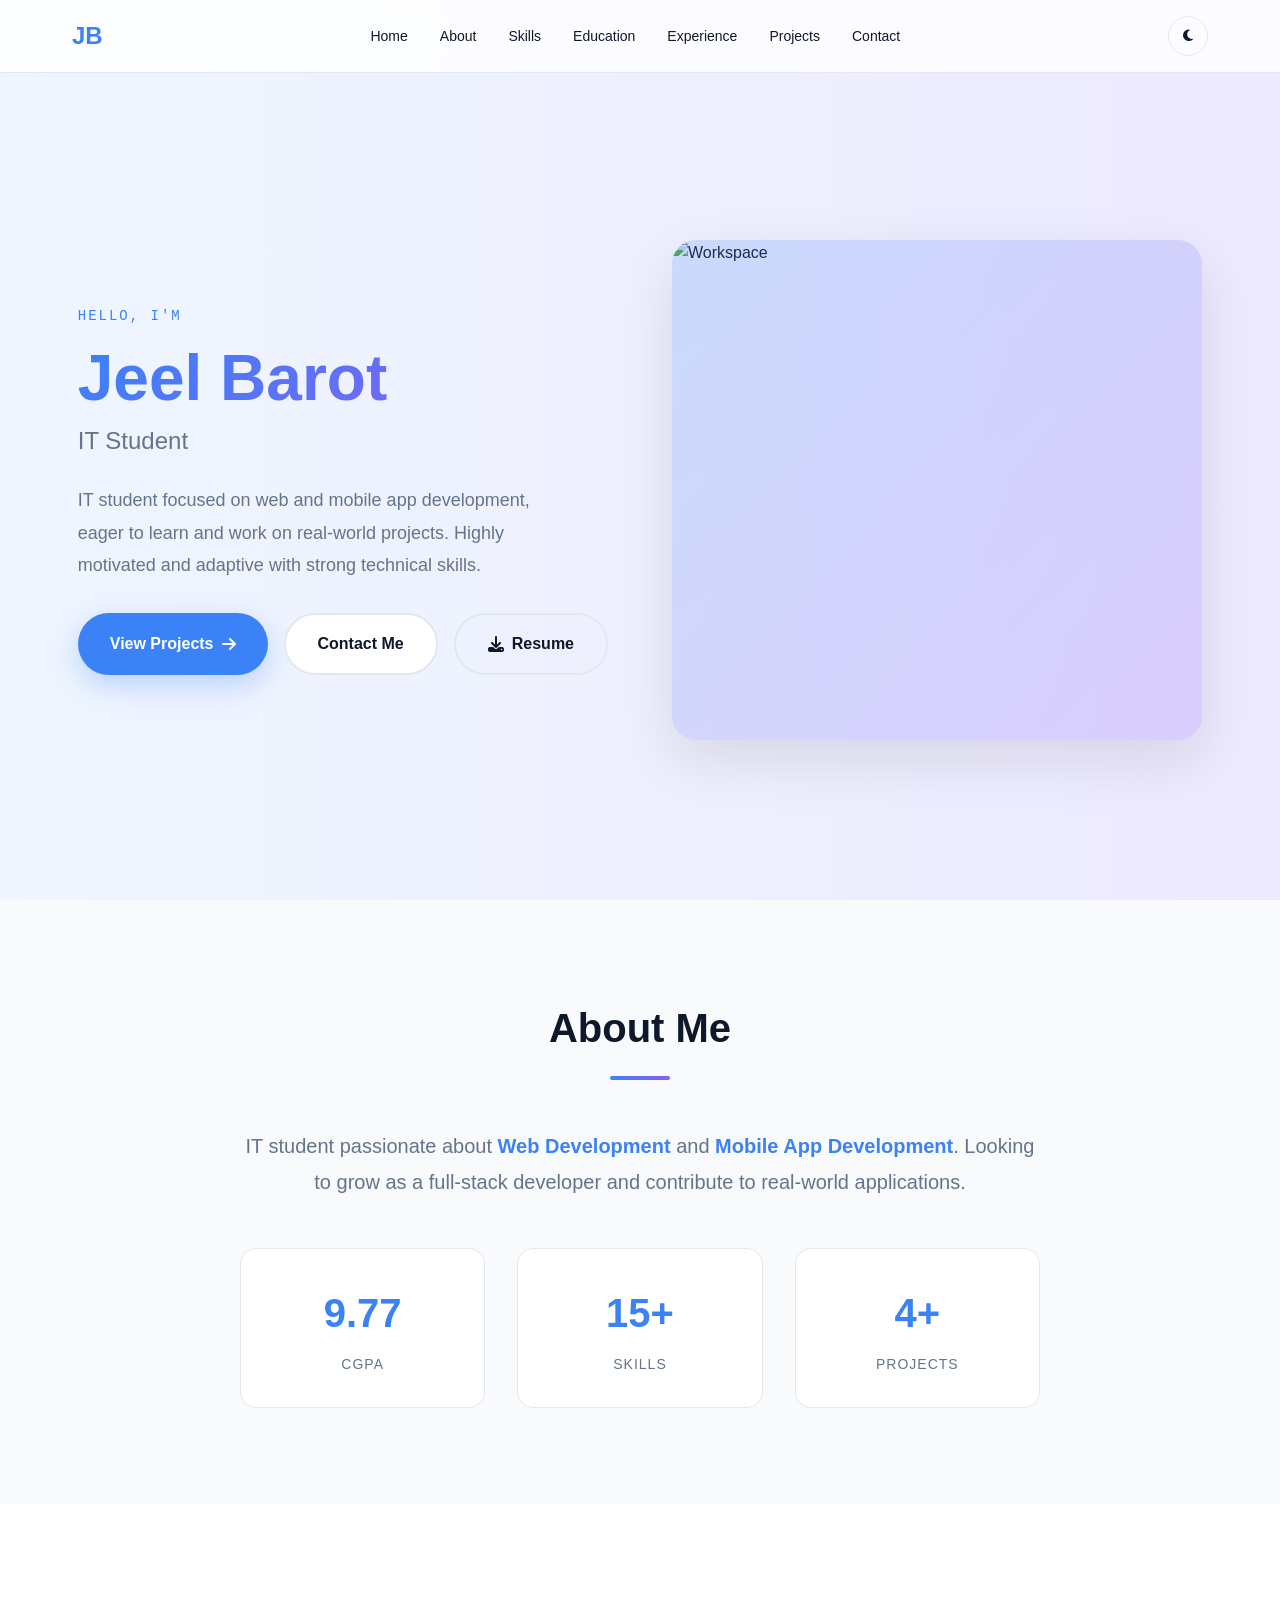
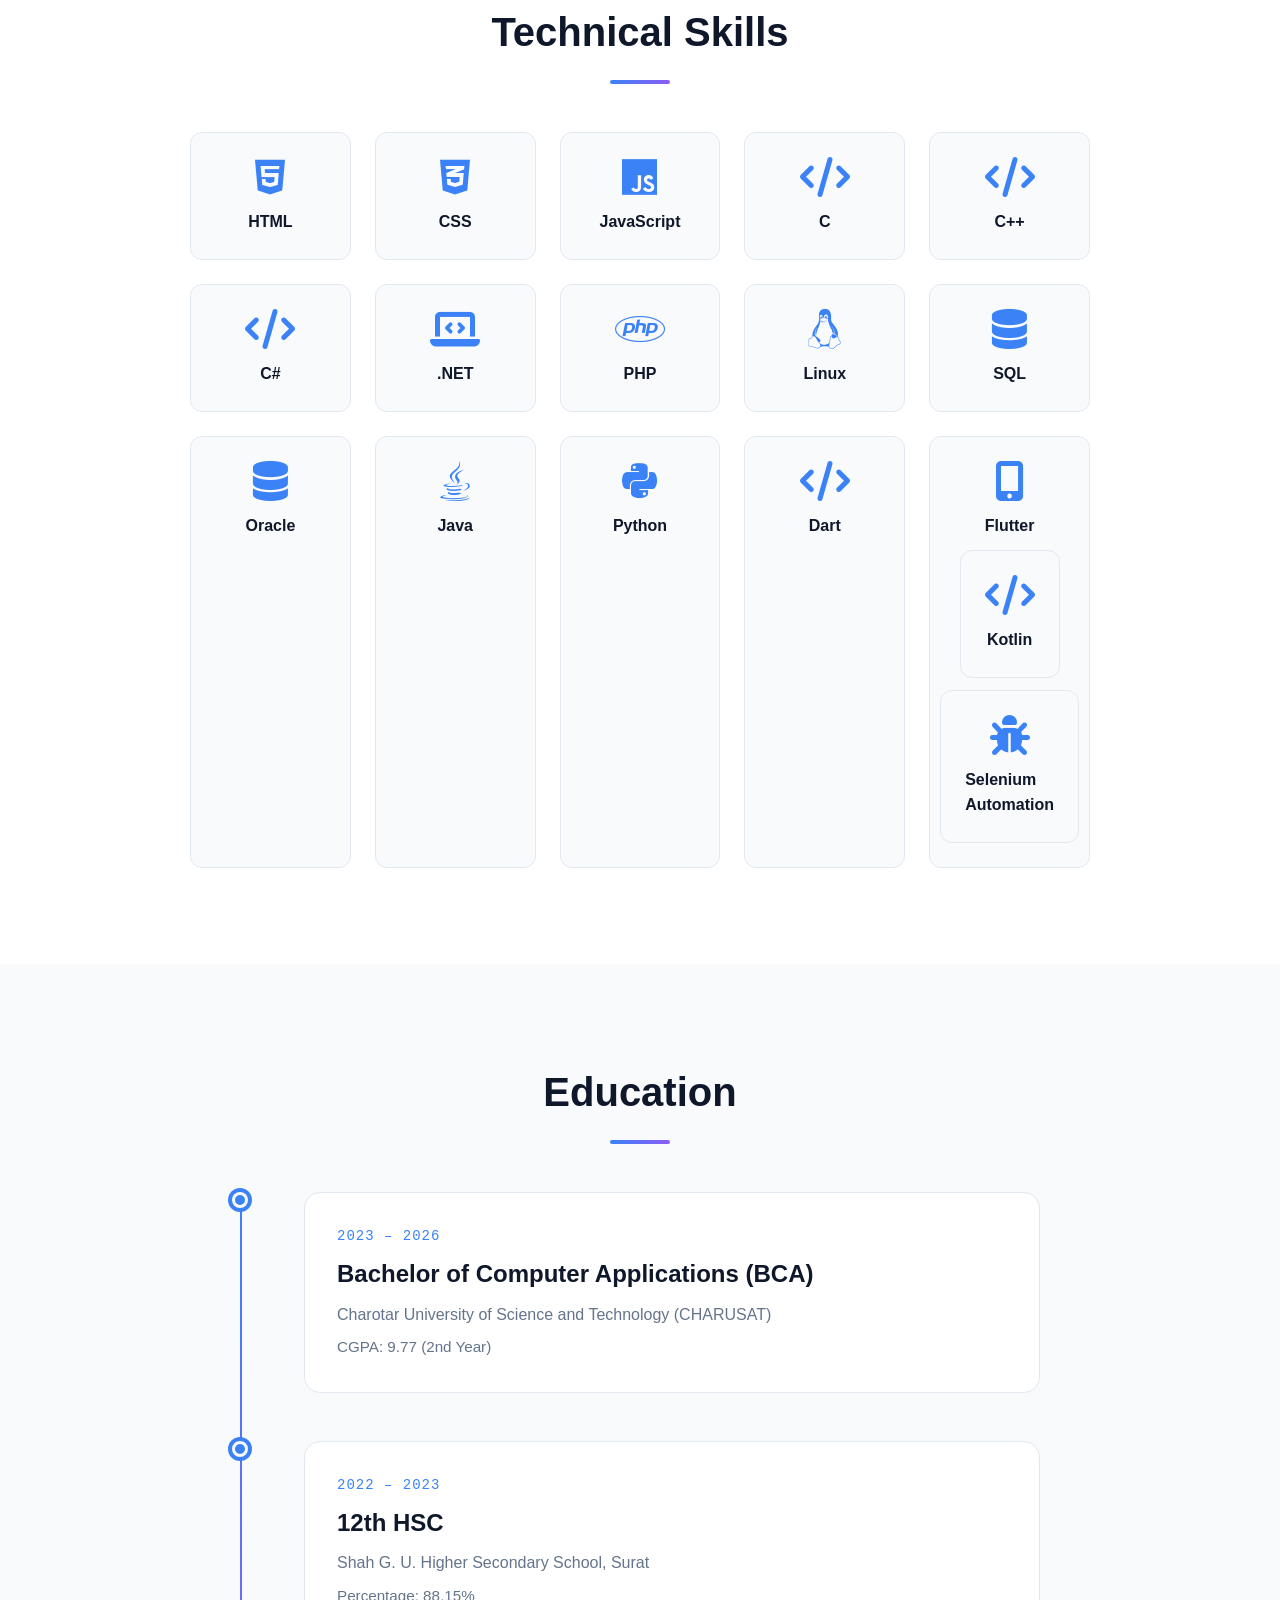
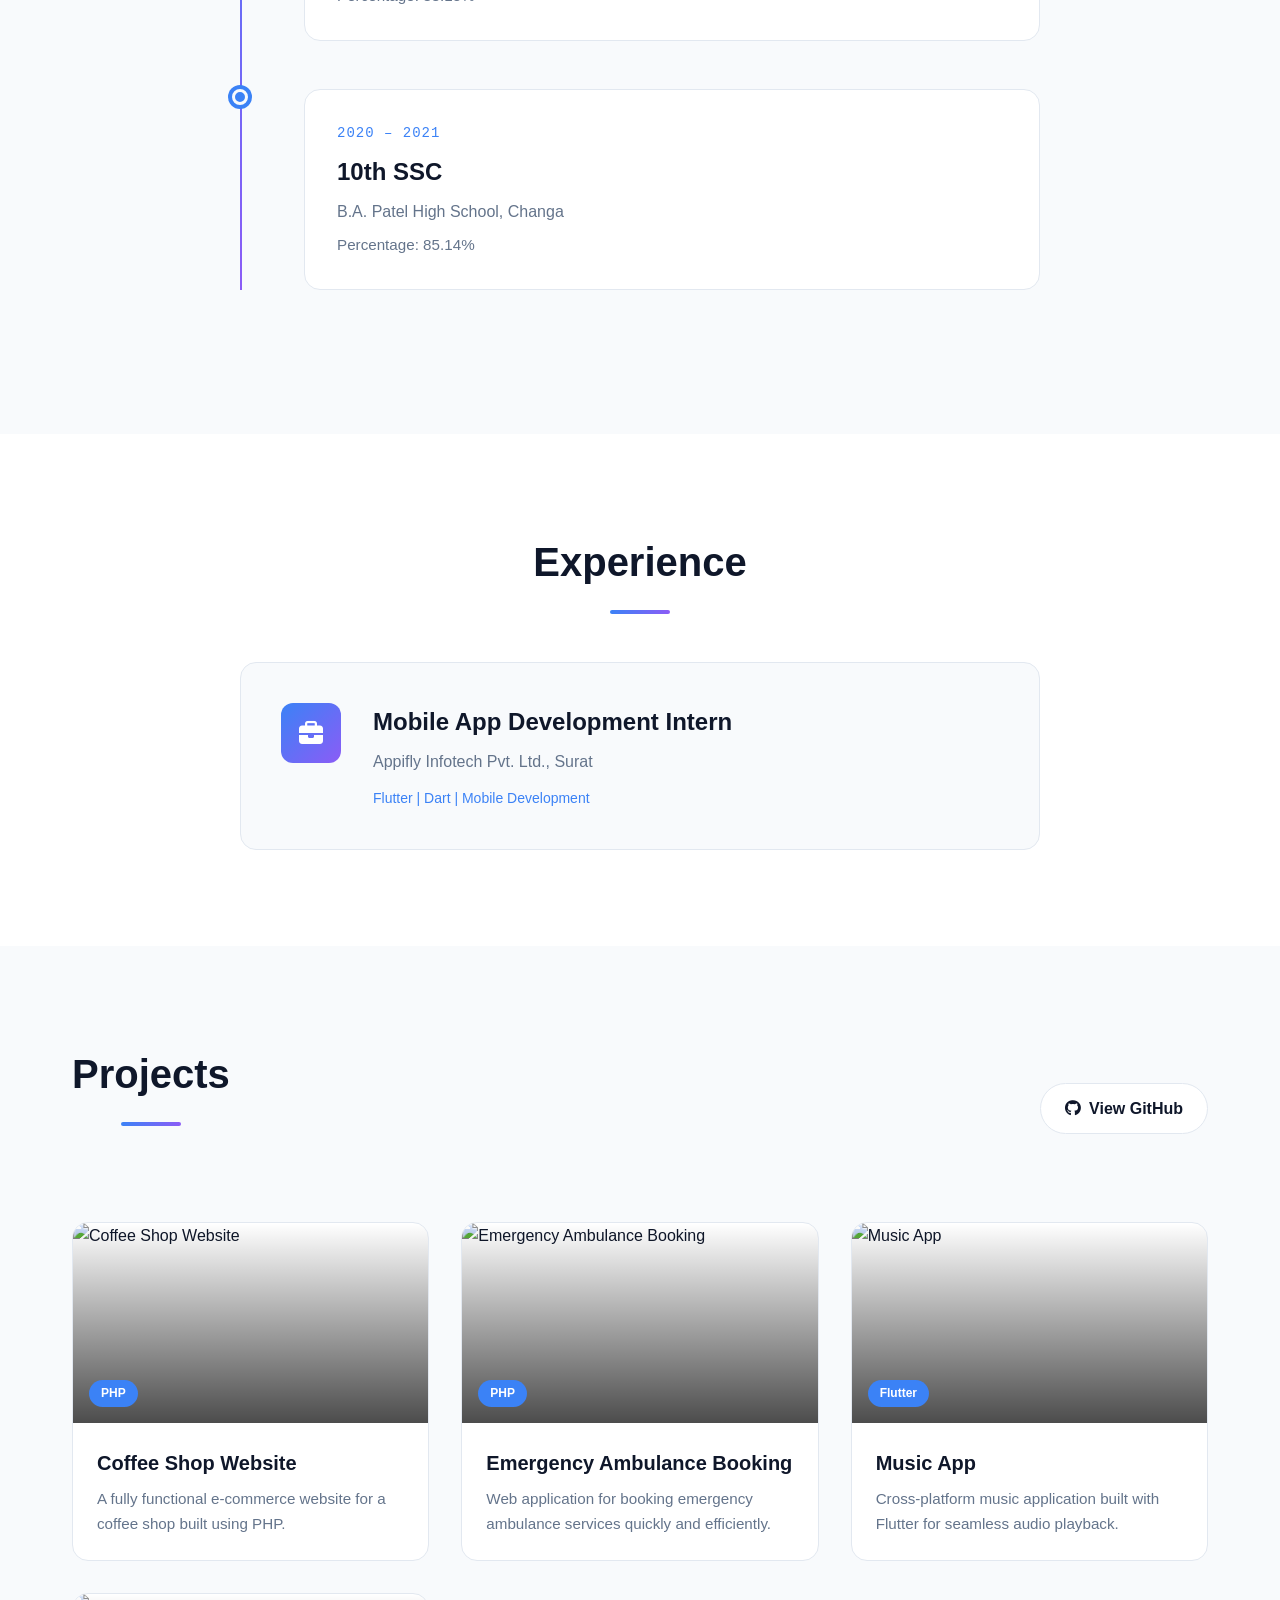
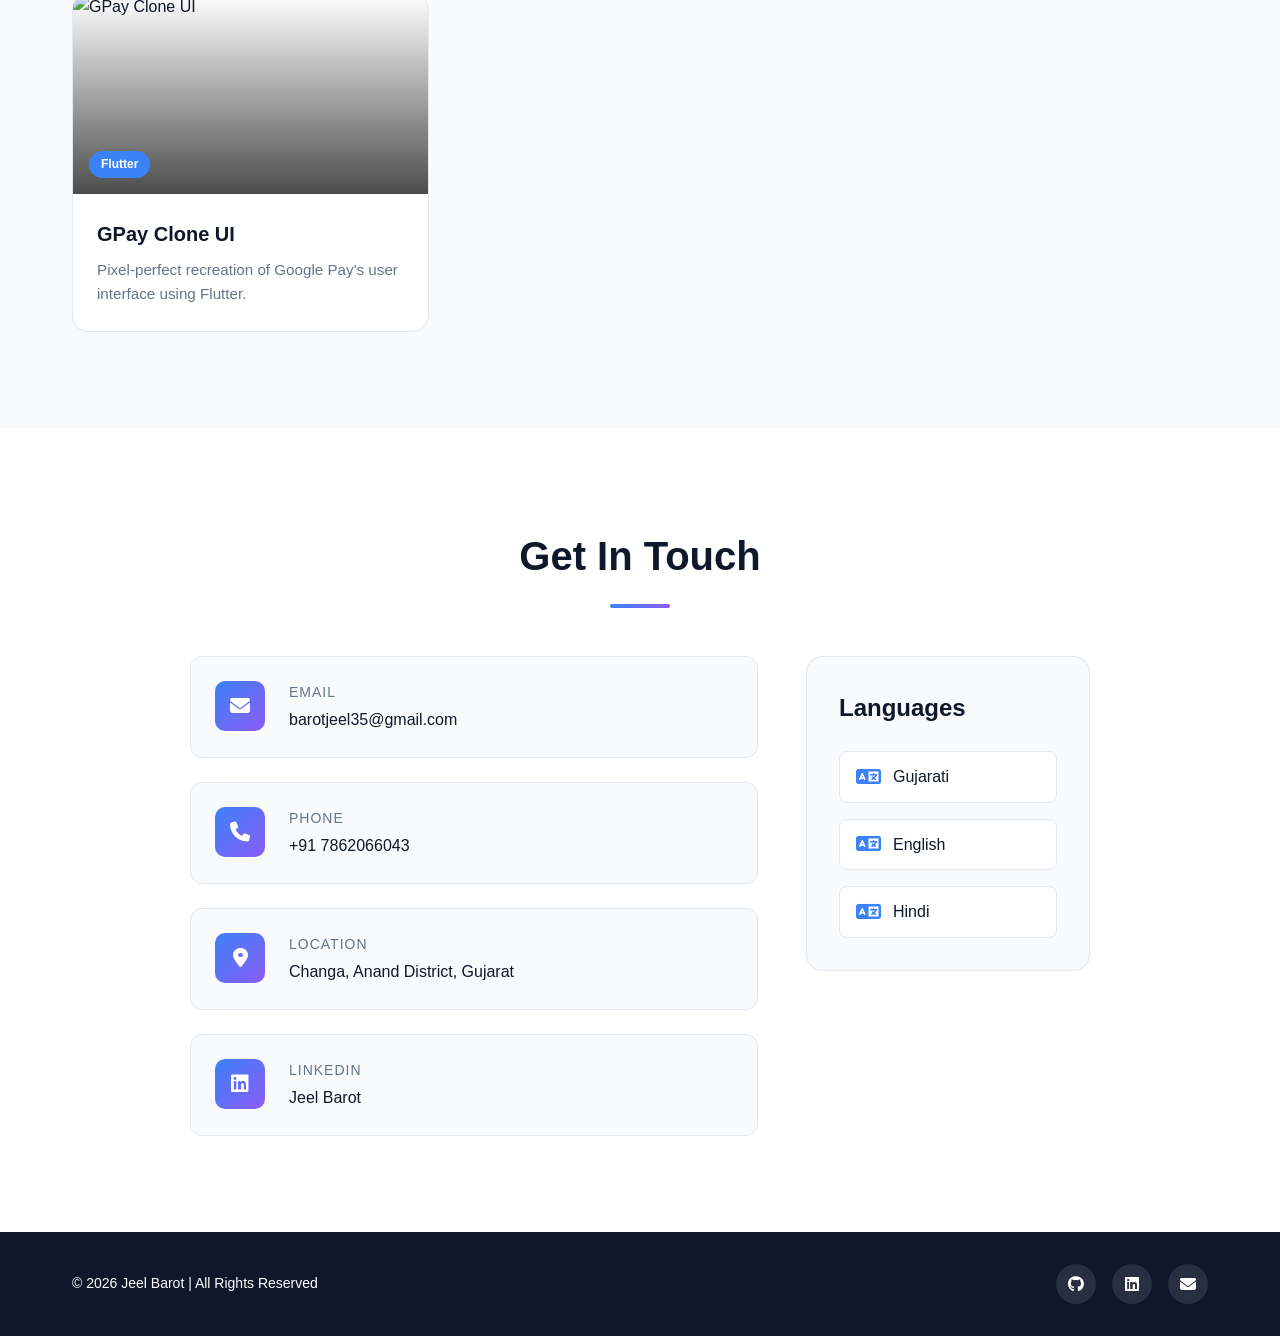
==== commit 9c2b9209: "Add Kotlin and Selenium skill cards to index.html" ====
--- a/index.html
+++ b/index.html
@@ -171,6 +171,16 @@
                 <div class="skill-card" data-testid="skill-flutter">
                     <i class="fas fa-mobile-alt skill-icon"></i>
                     <span class="skill-name">Flutter</span>
+
+                    <div class="skill-card" data-testid="skill-kotlin">
+                        <i class="fas fa-code skill-icon"></i>
+                        <span class="skill-name">Kotlin</span>
+                    </div>
+                    
+                    <div class="skill-card" data-testid="skill-selenium">
+                        <i class="fas fa-bug skill-icon"></i>
+                        <span class="skill-name">Selenium Automation</span>
+                    </div>
                 </div>
             </div>
         </div>
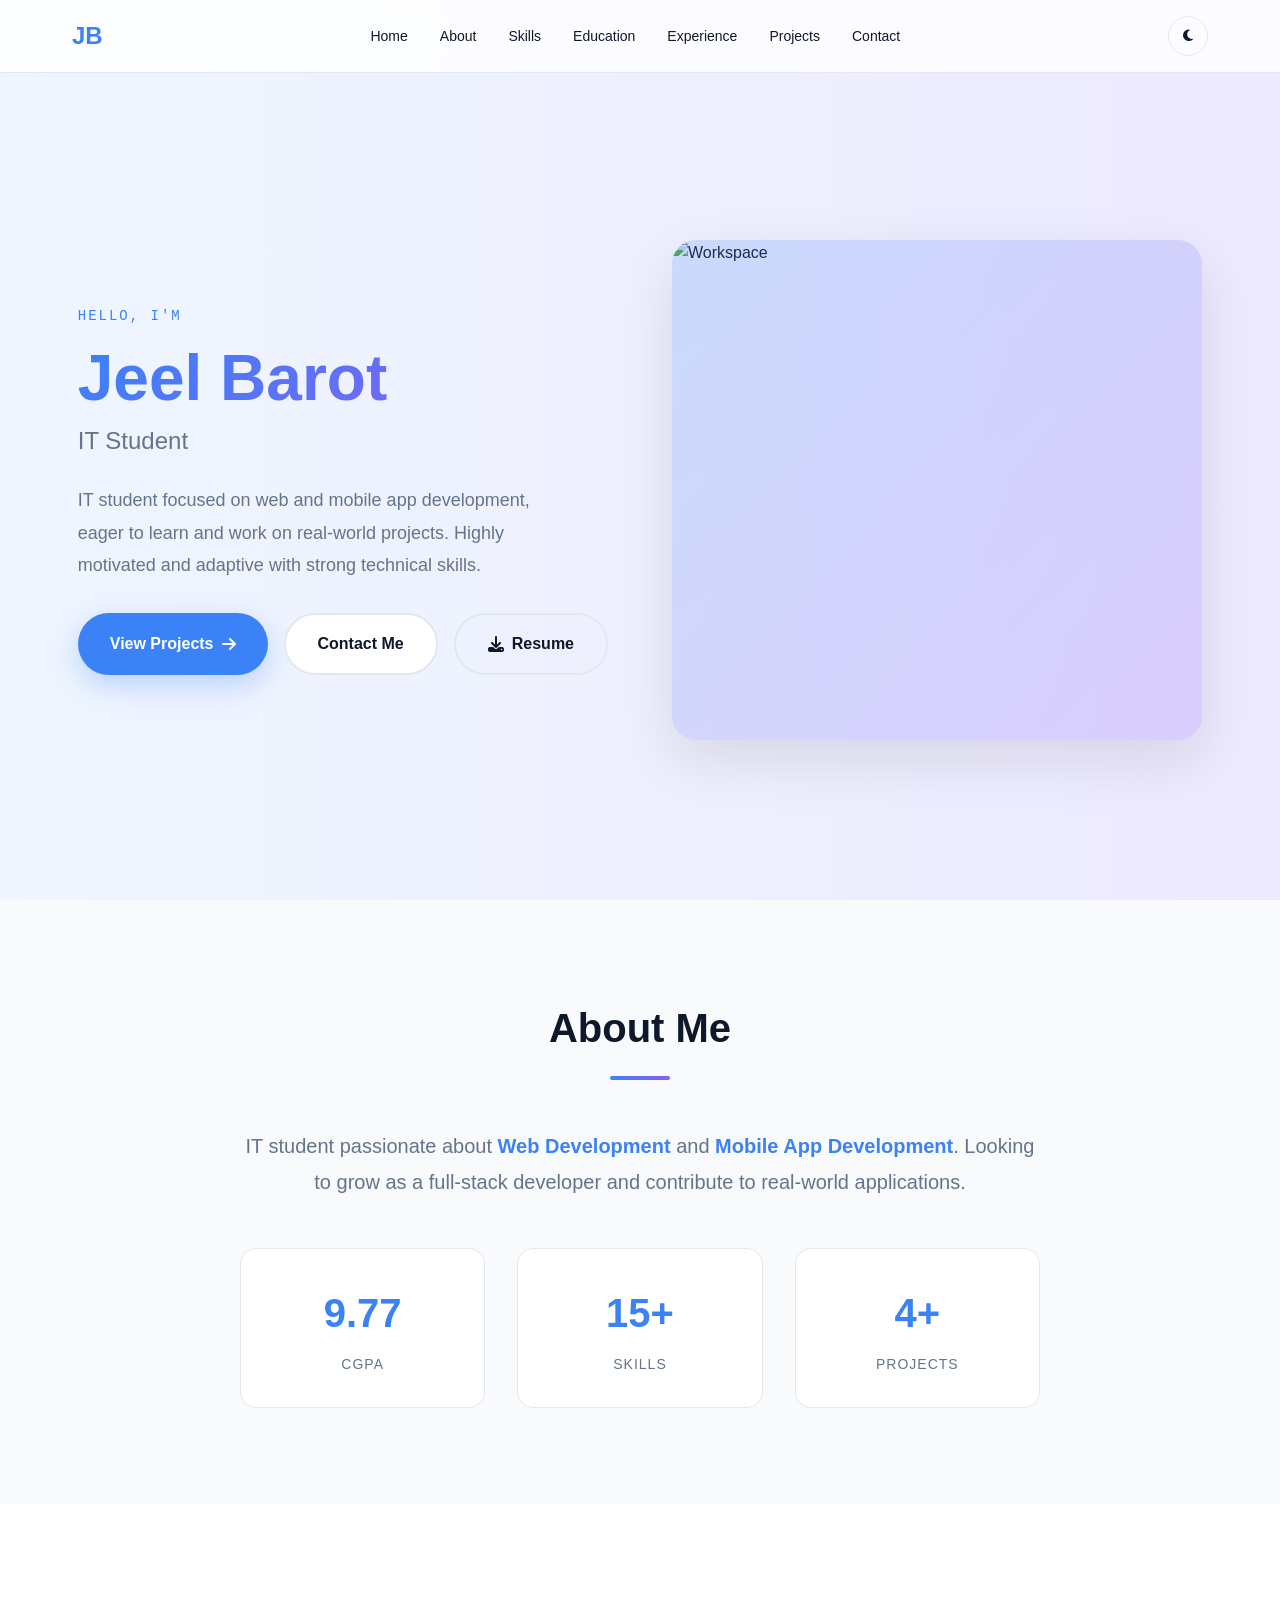
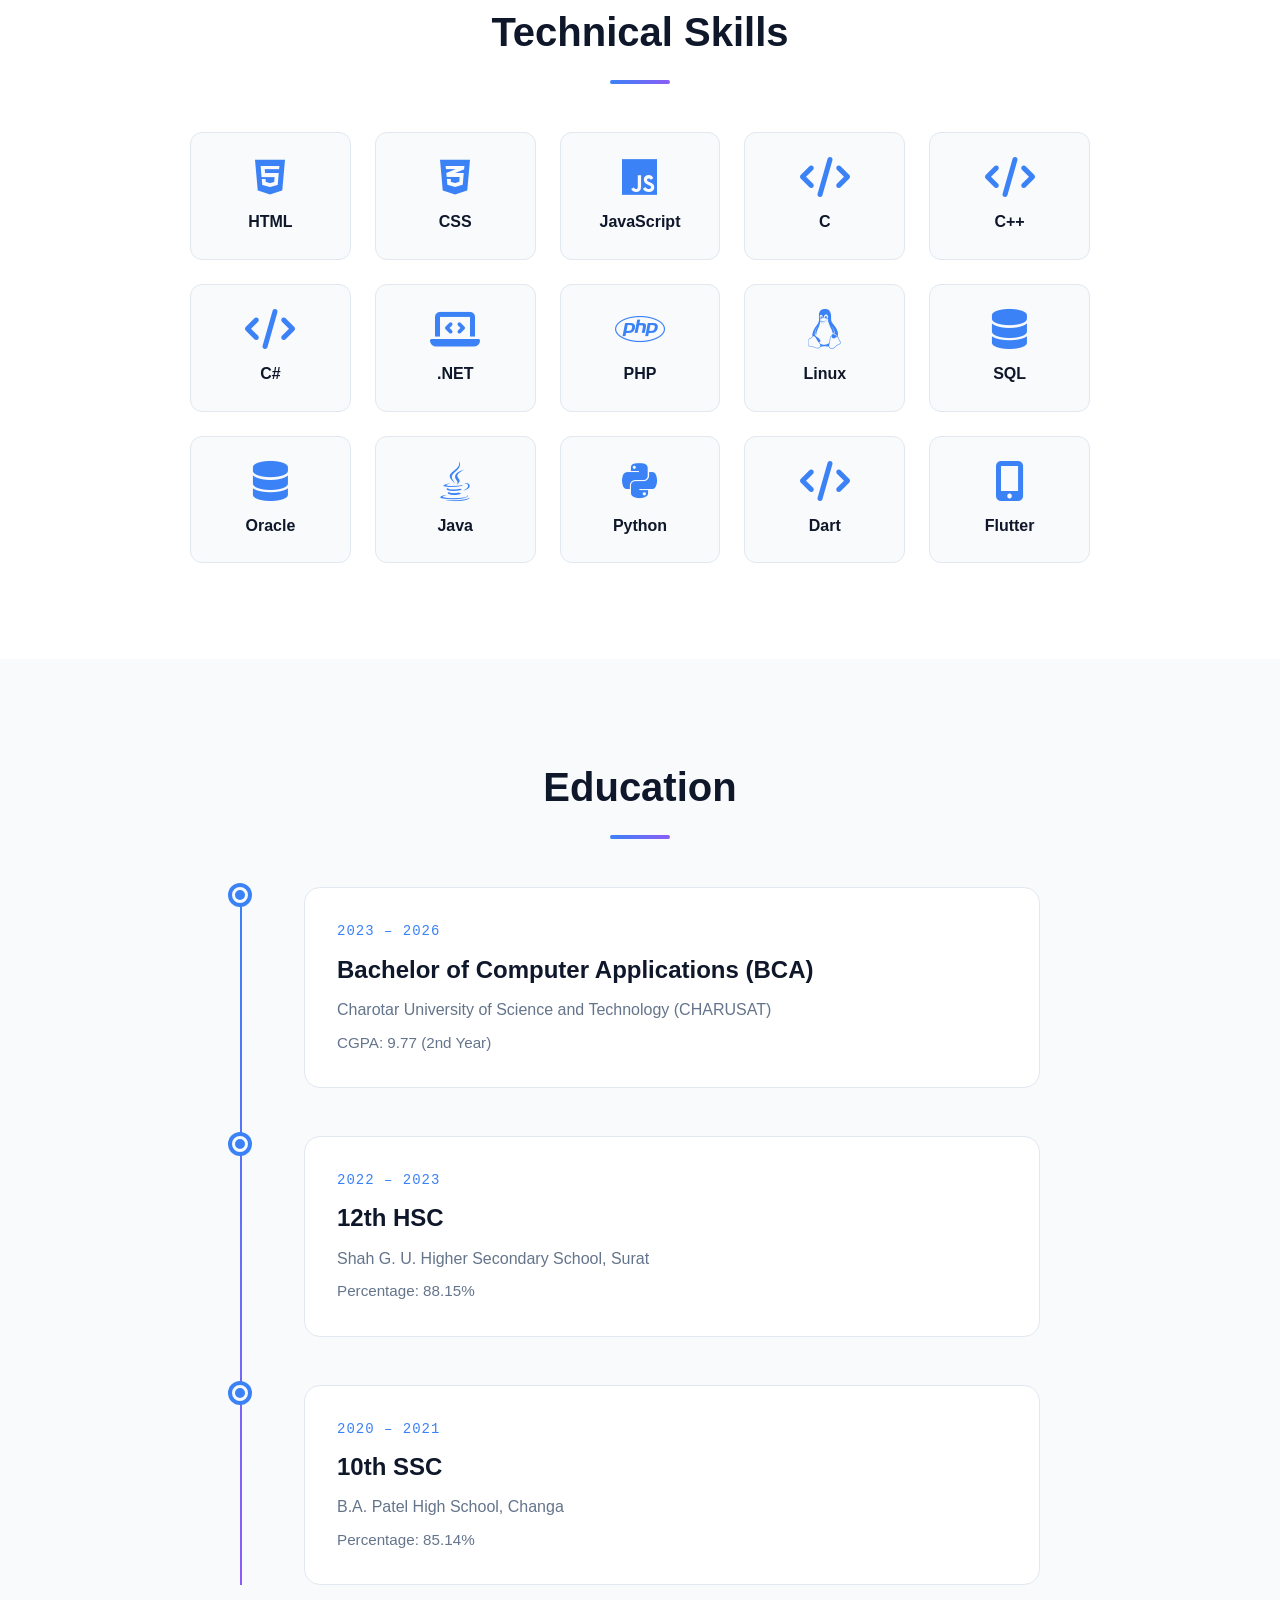
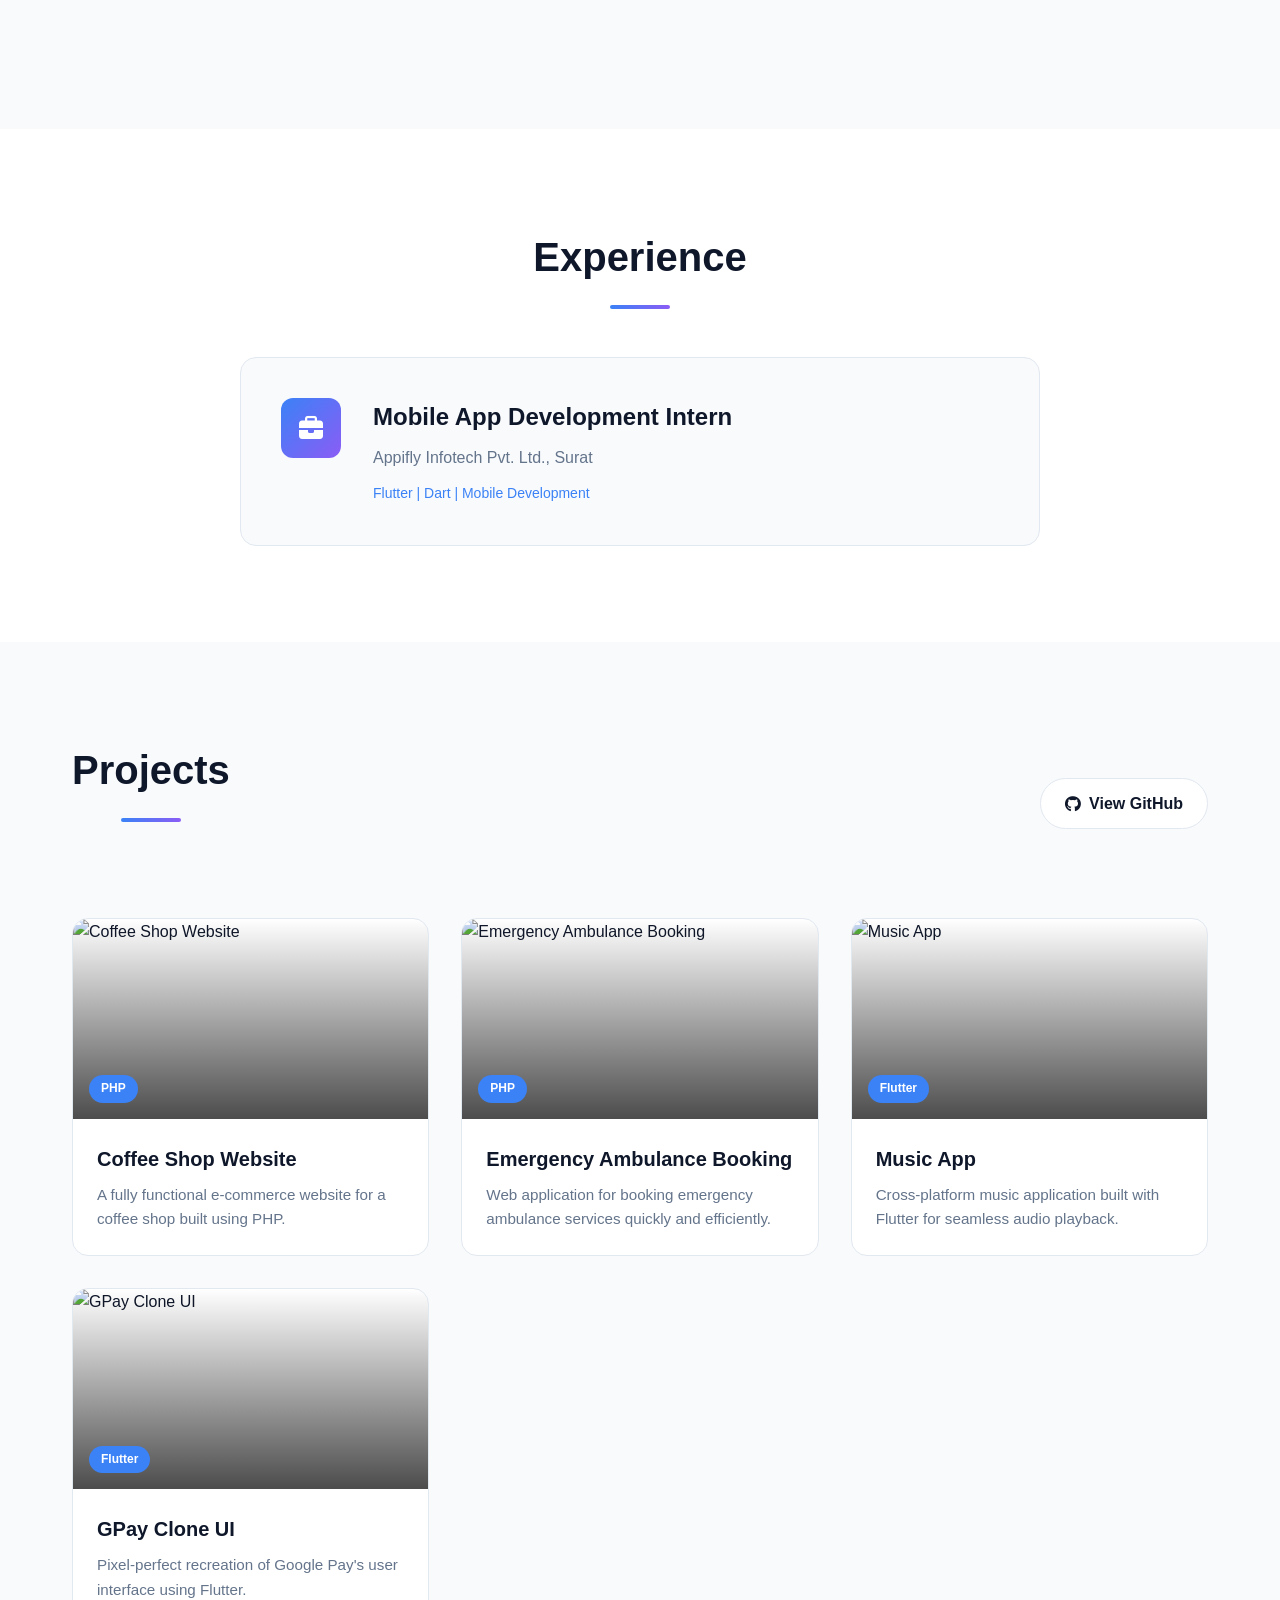
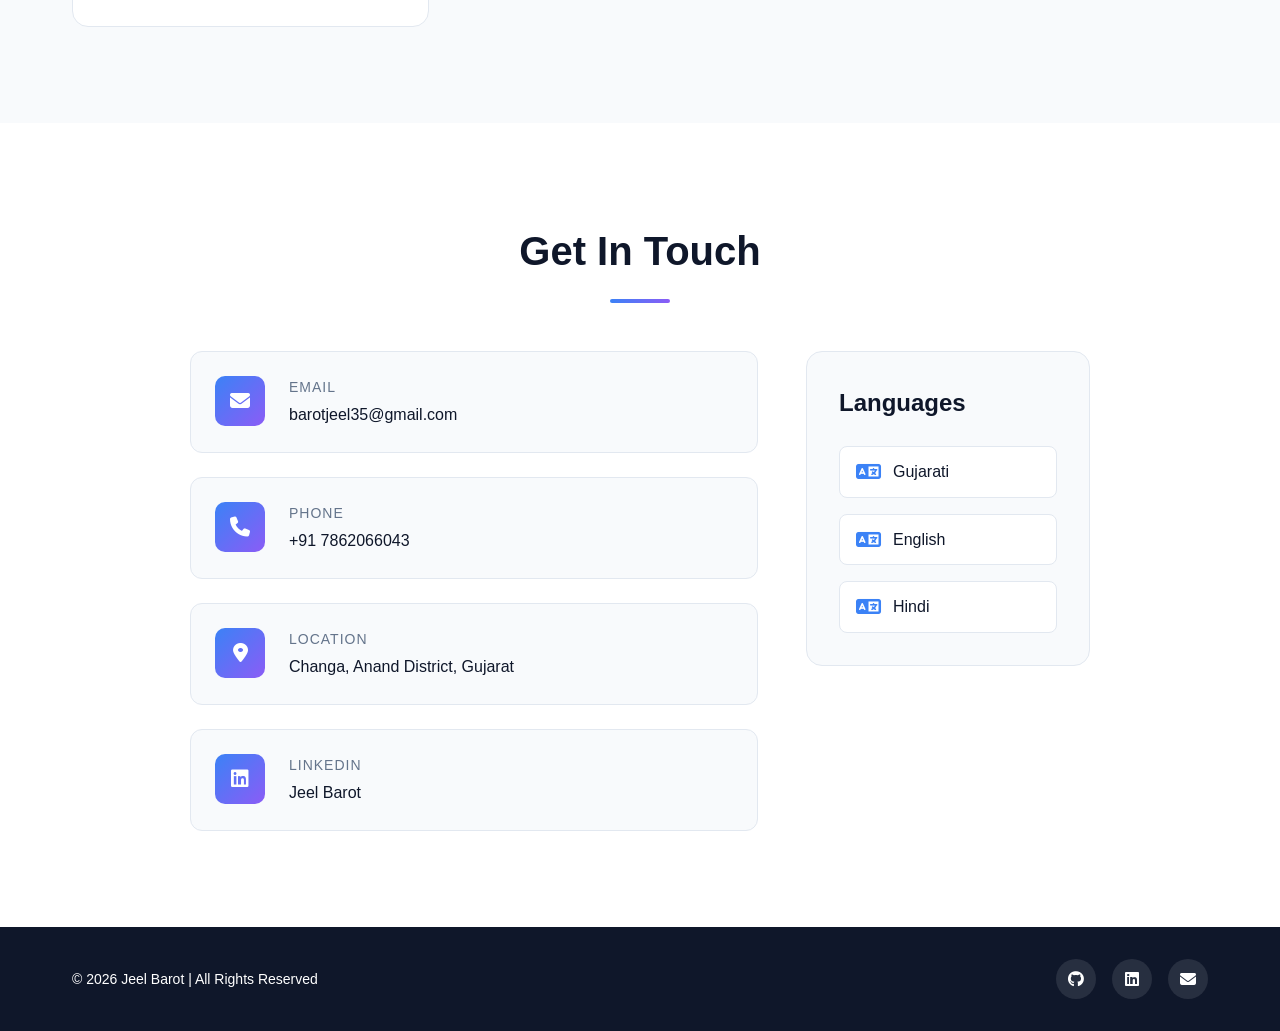
==== commit 3b3f05b2: "Remove Kotlin skill card from index.html Removed Kotlin skill card from the skills section." ====
--- a/index.html
+++ b/index.html
@@ -171,16 +171,6 @@
                 <div class="skill-card" data-testid="skill-flutter">
                     <i class="fas fa-mobile-alt skill-icon"></i>
                     <span class="skill-name">Flutter</span>
-
-                    <div class="skill-card" data-testid="skill-kotlin">
-                        <i class="fas fa-code skill-icon"></i>
-                        <span class="skill-name">Kotlin</span>
-                    </div>
-                    
-                    <div class="skill-card" data-testid="skill-selenium">
-                        <i class="fas fa-bug skill-icon"></i>
-                        <span class="skill-name">Selenium Automation</span>
-                    </div>
                 </div>
             </div>
         </div>
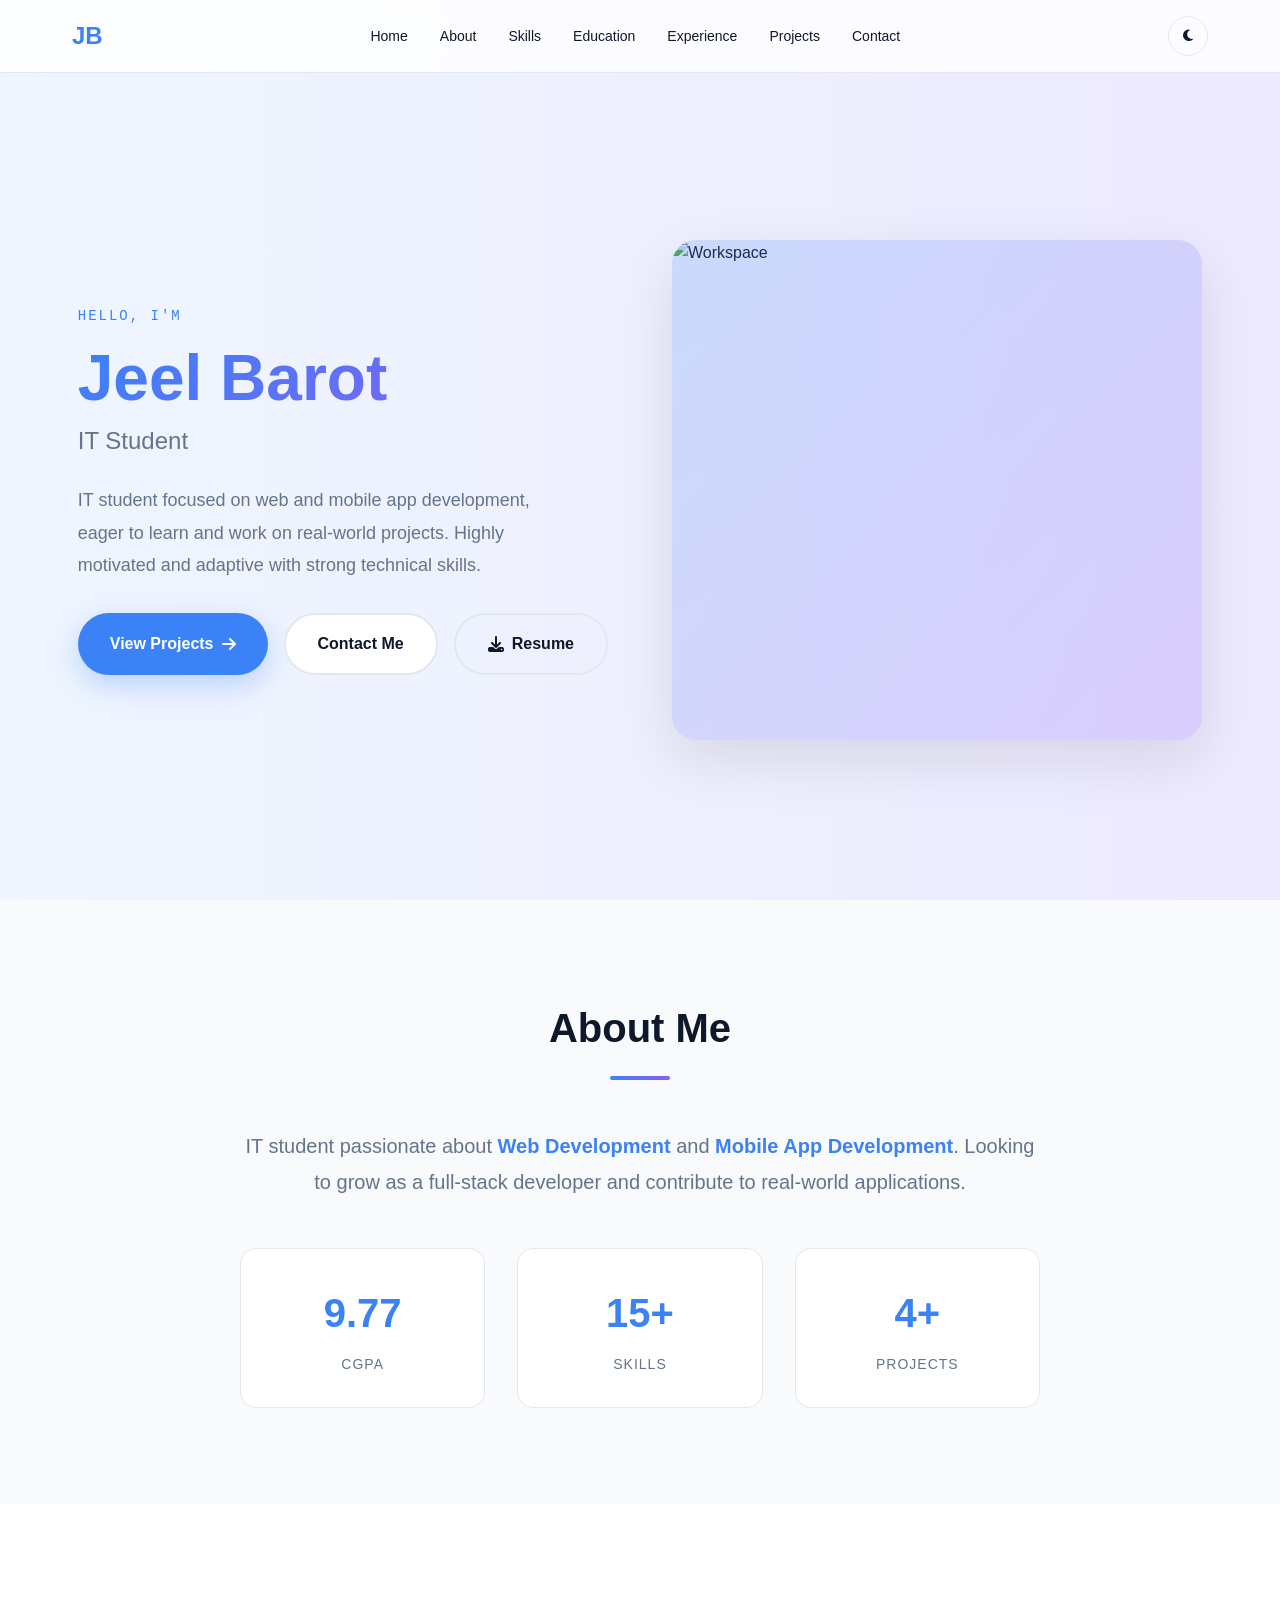
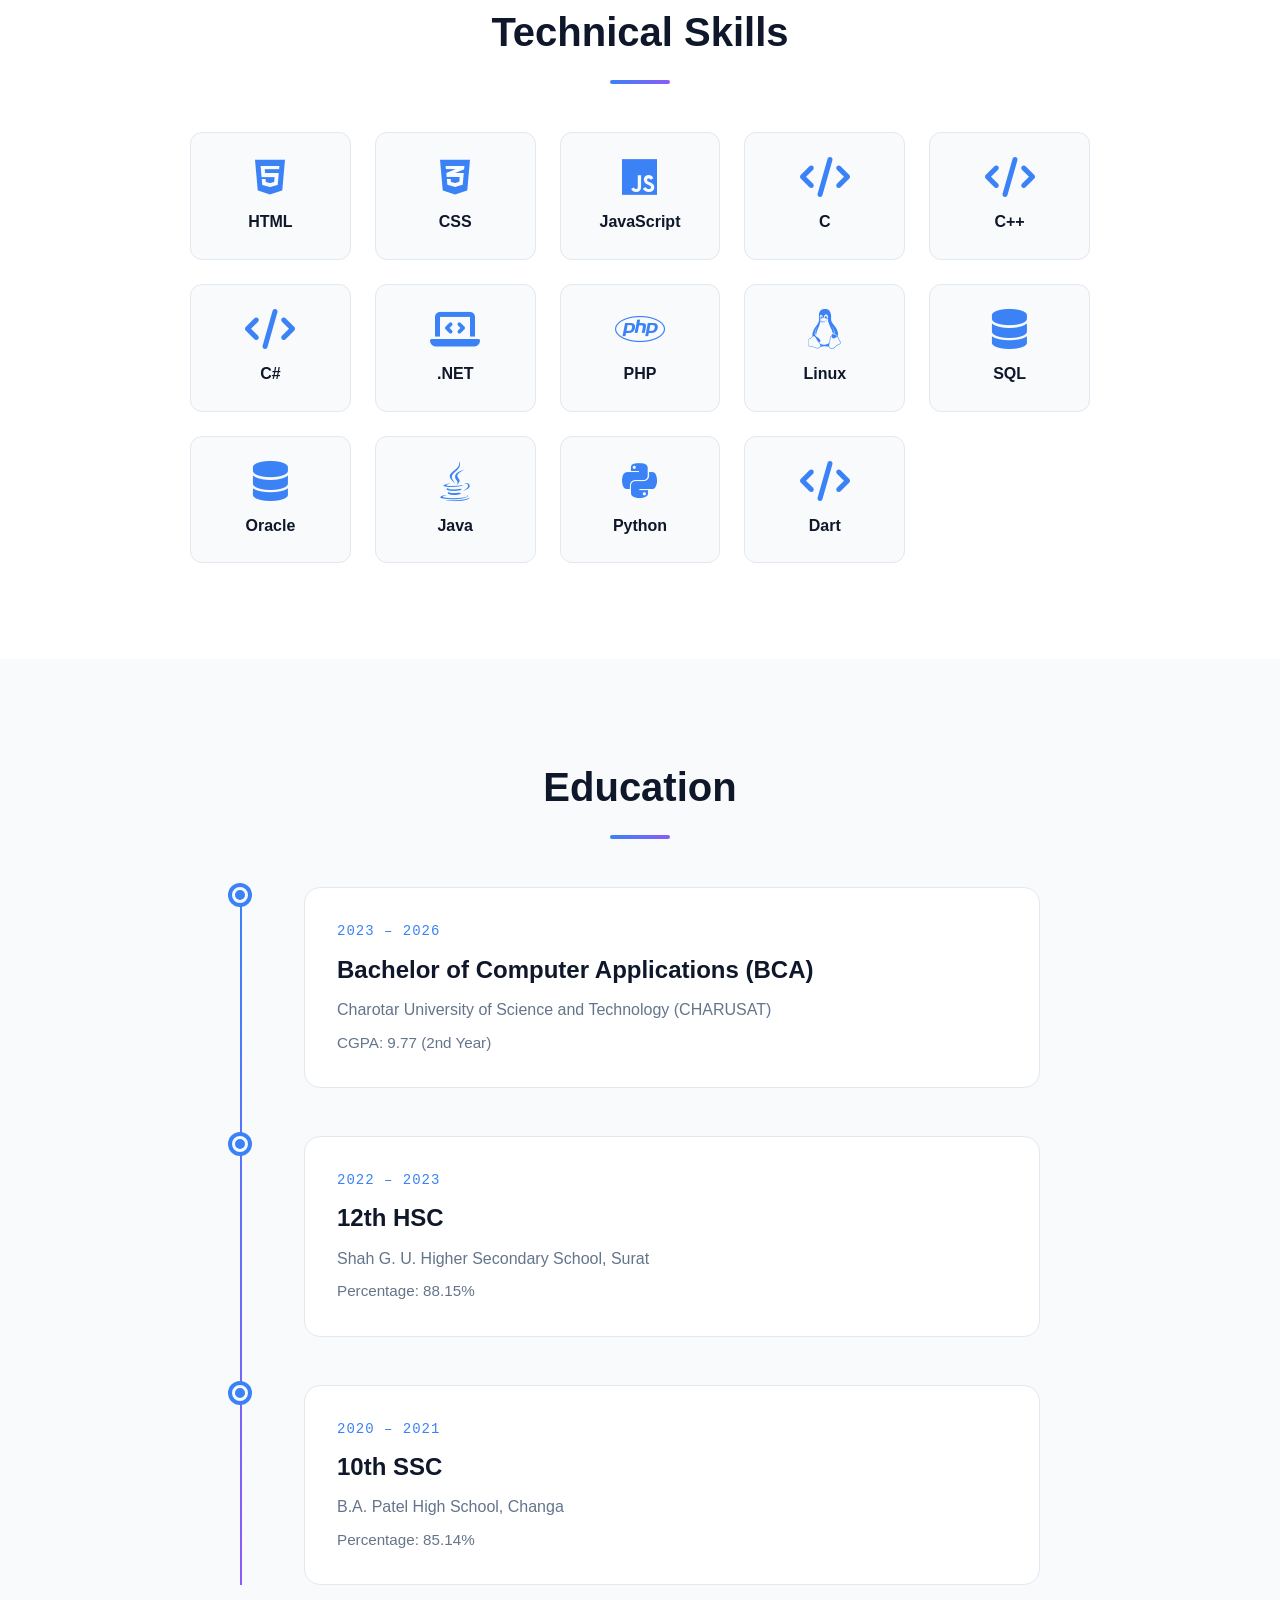
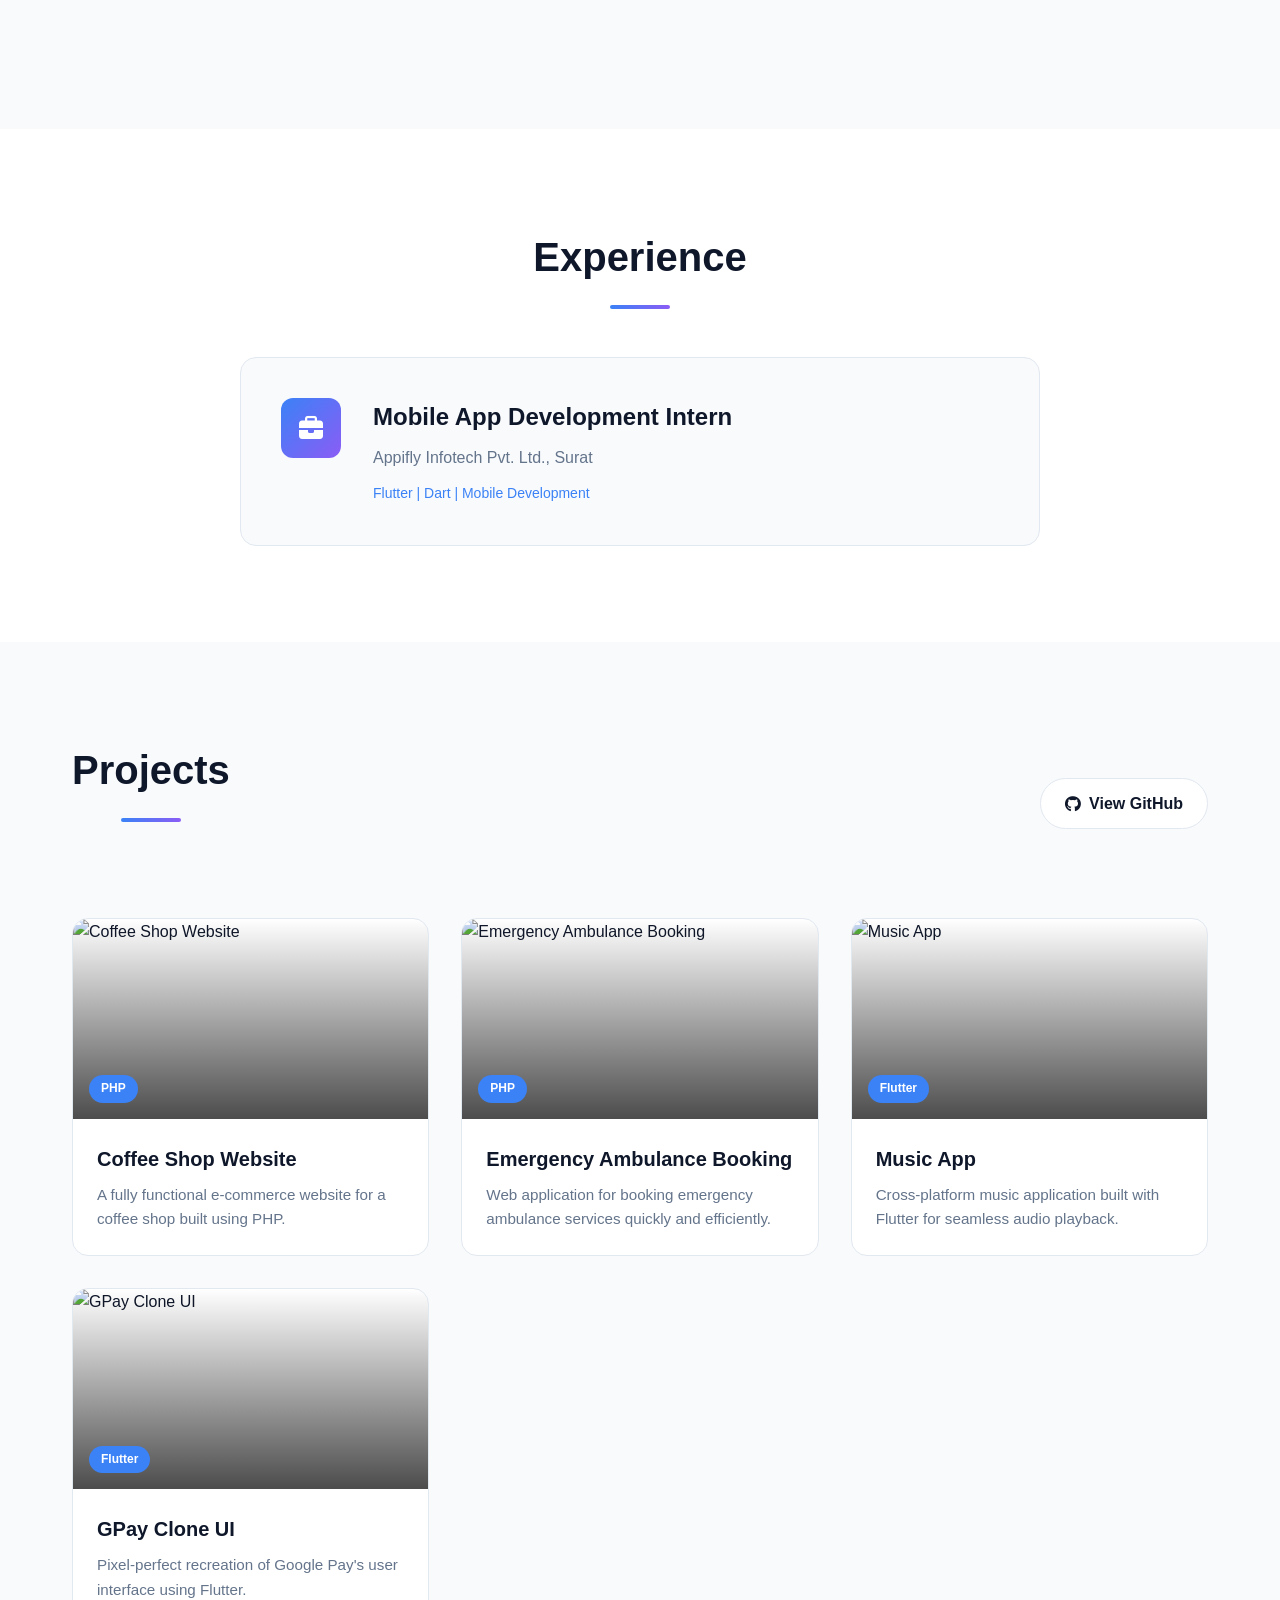
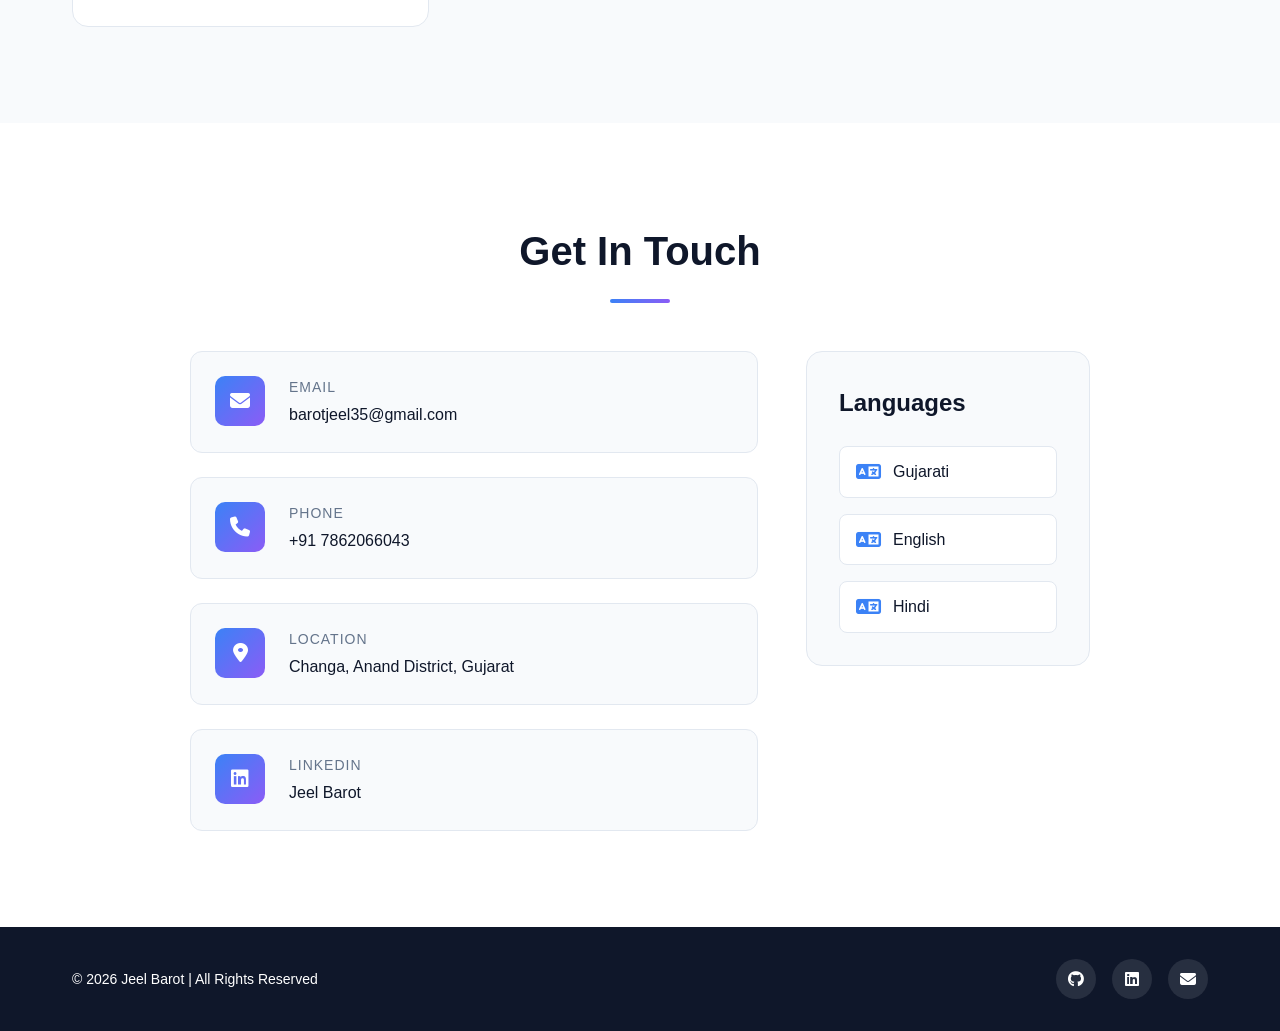
==== commit b0fb63e6: "Remove Flutter skill card from index.html" ====
--- a/index.html
+++ b/index.html
@@ -168,10 +168,7 @@
                     <i class="fas fa-code skill-icon"></i>
                     <span class="skill-name">Dart</span>
                 </div>
-                <div class="skill-card" data-testid="skill-flutter">
-                    <i class="fas fa-mobile-alt skill-icon"></i>
-                    <span class="skill-name">Flutter</span>
-                </div>
+                
             </div>
         </div>
     </section>
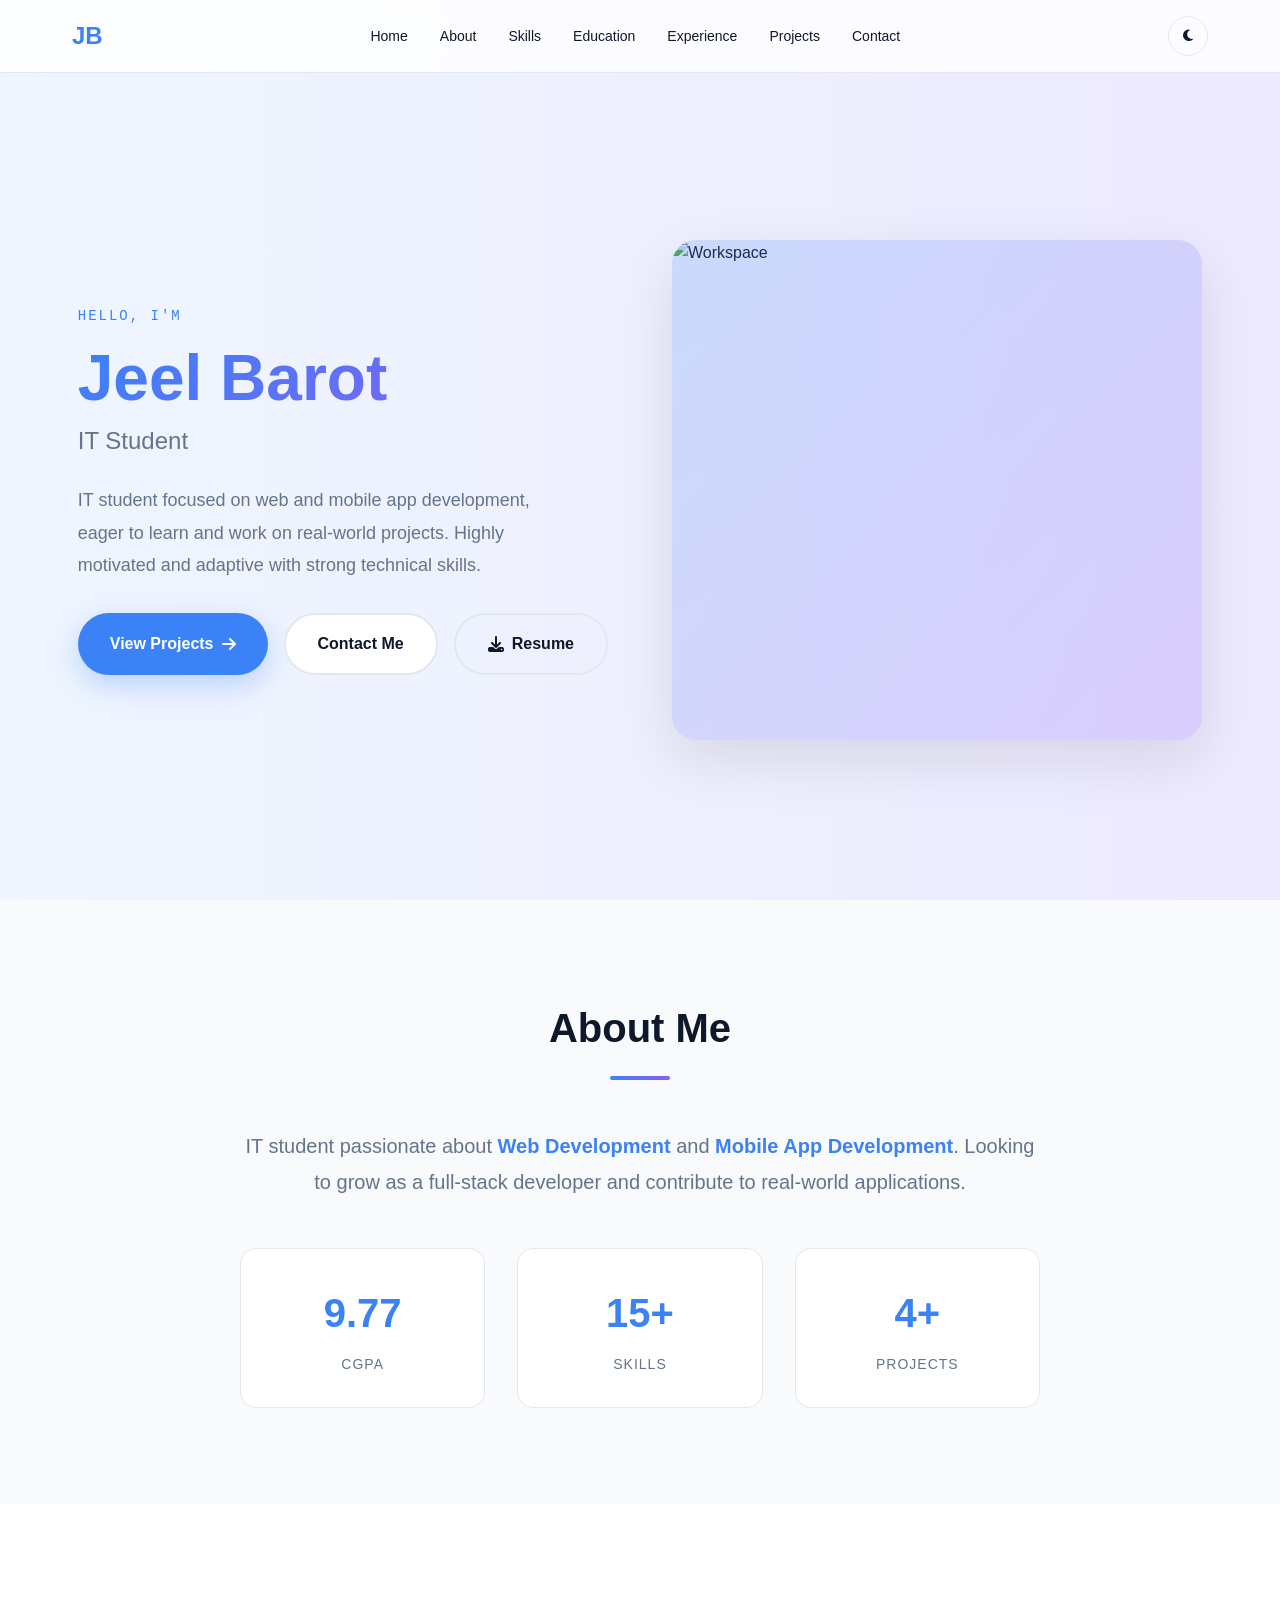
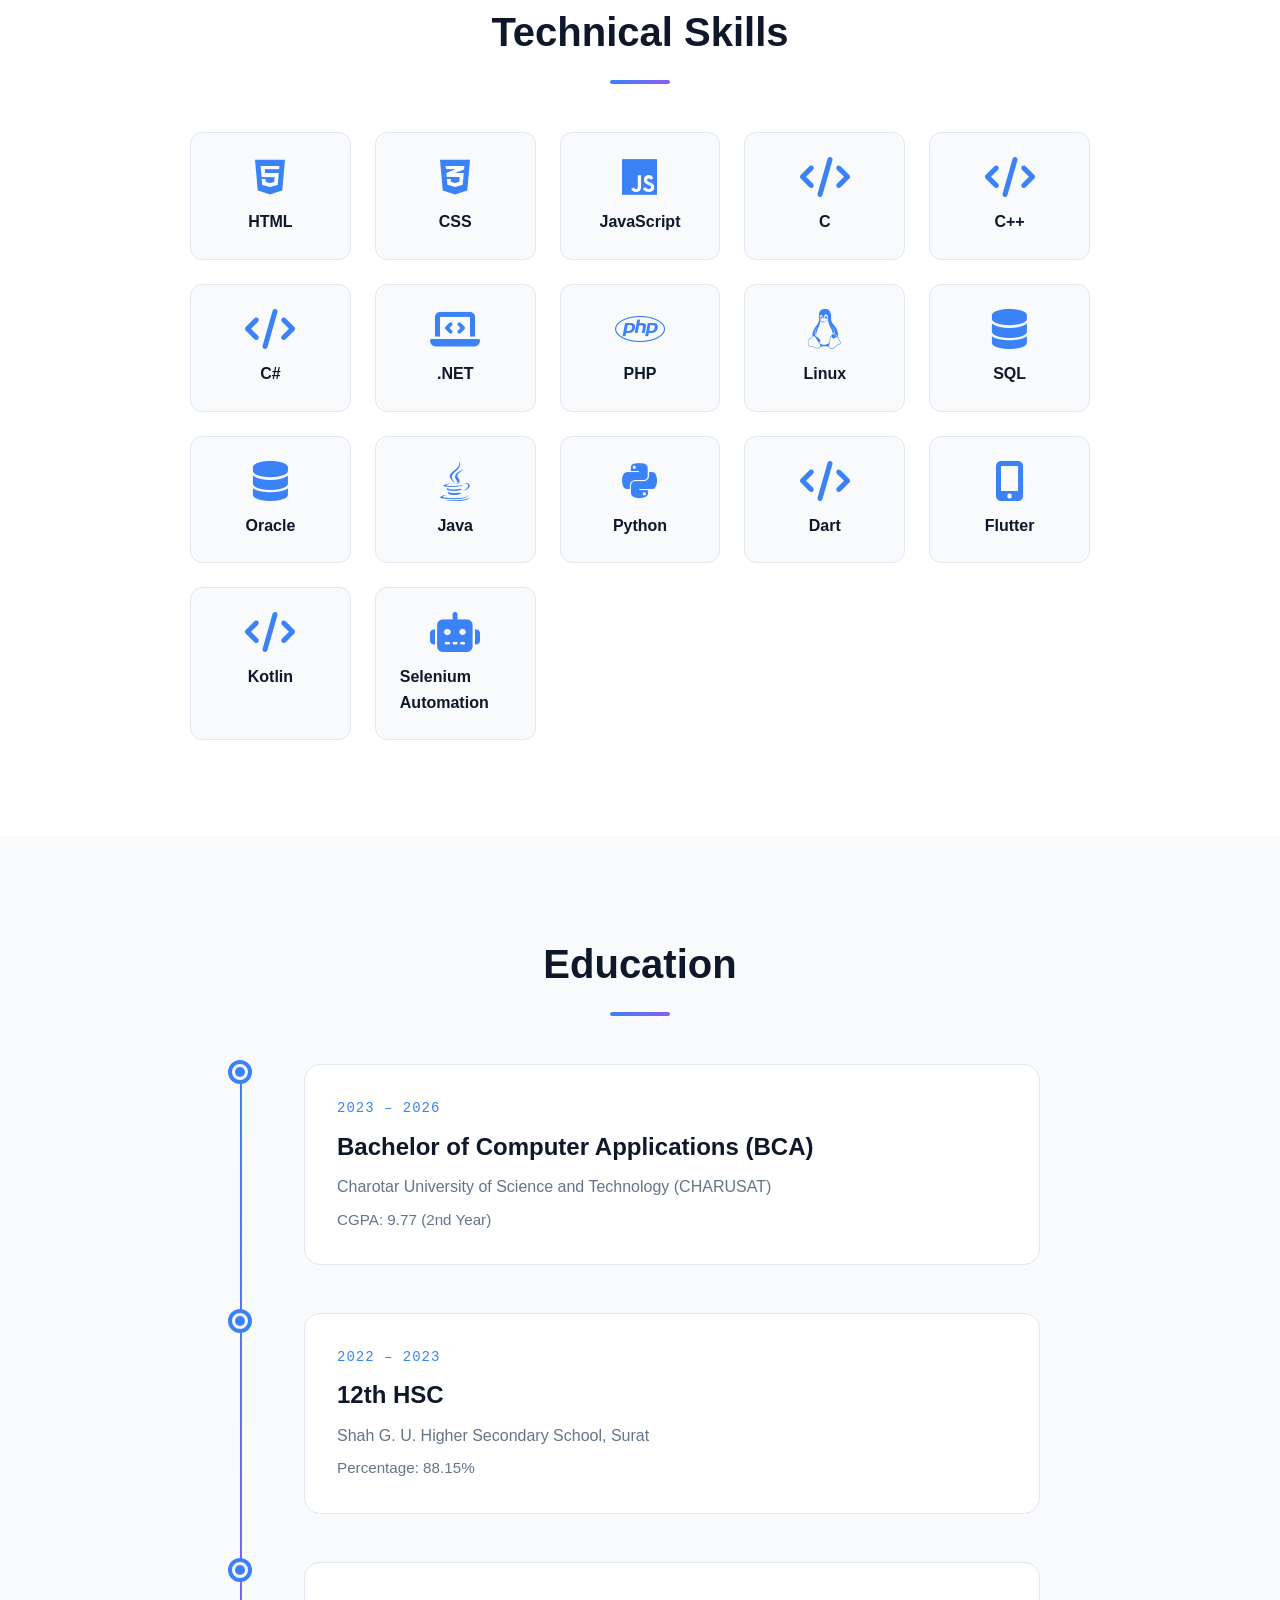
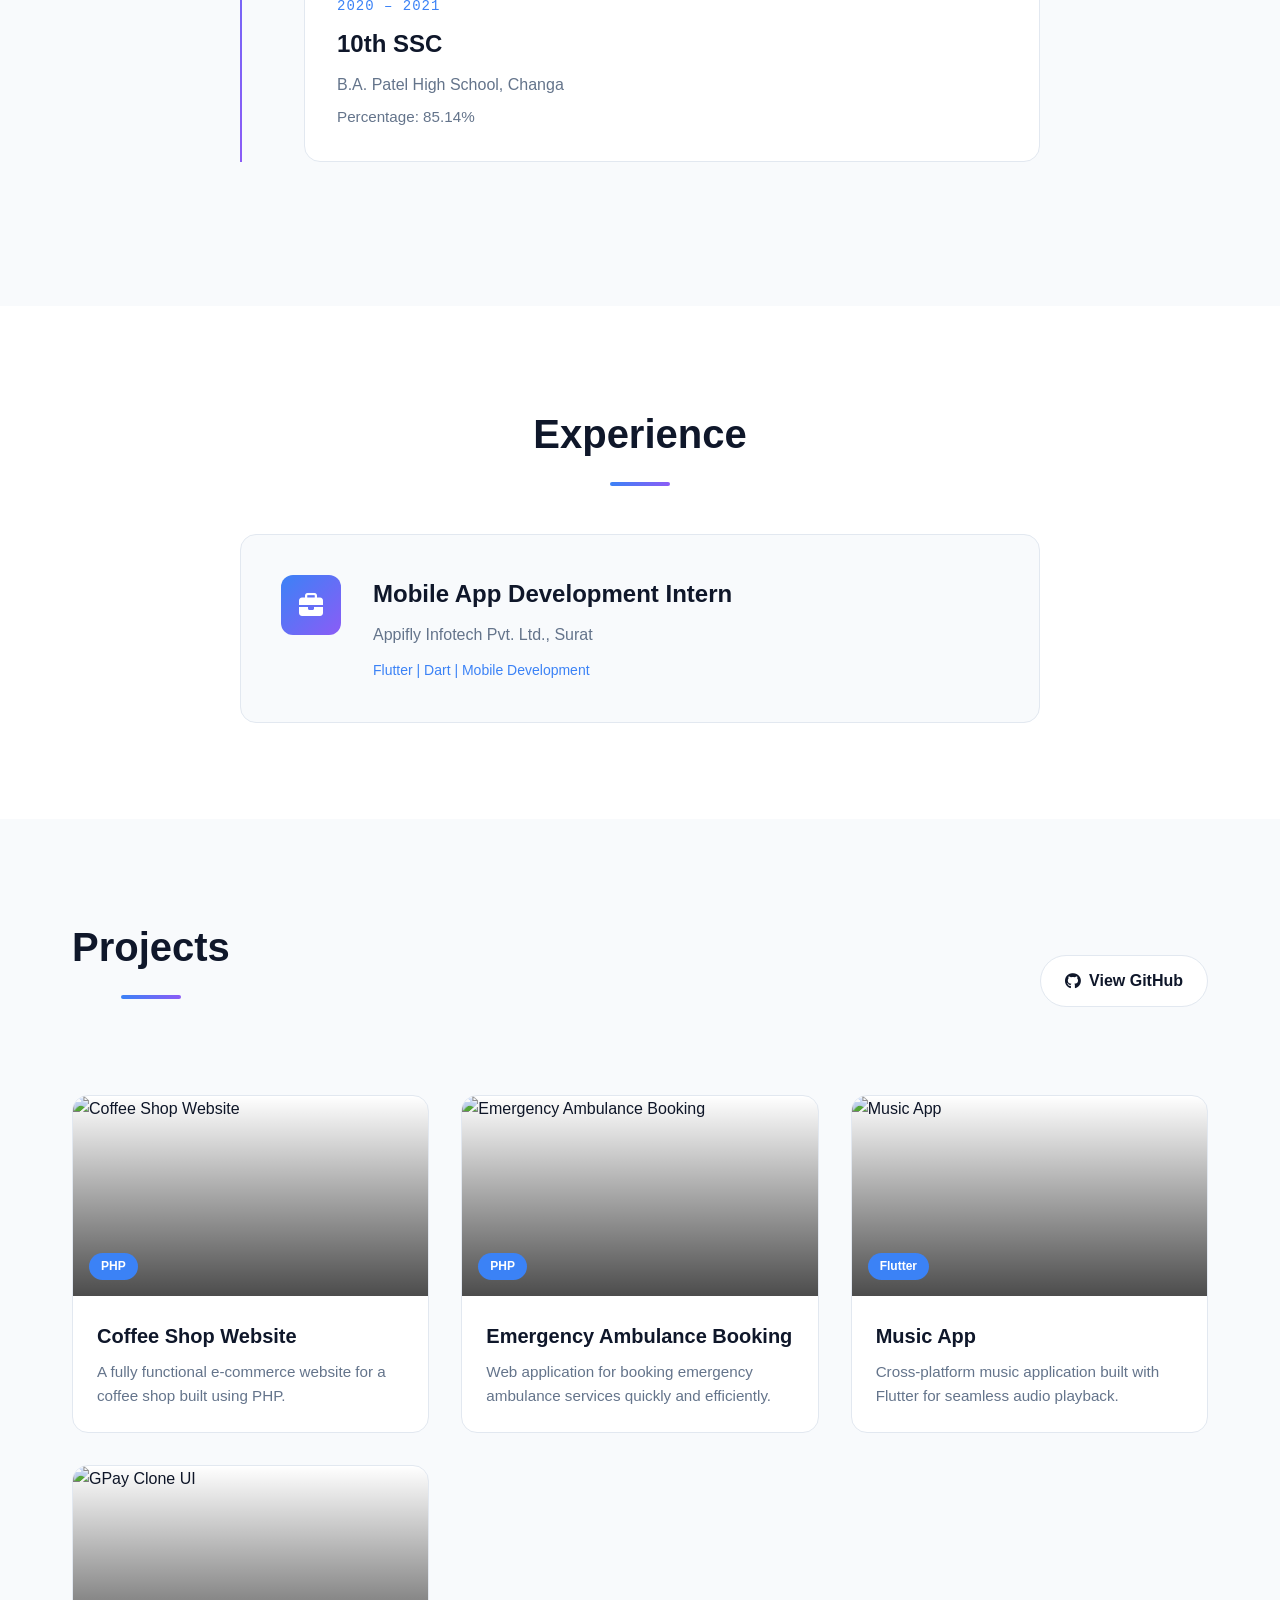
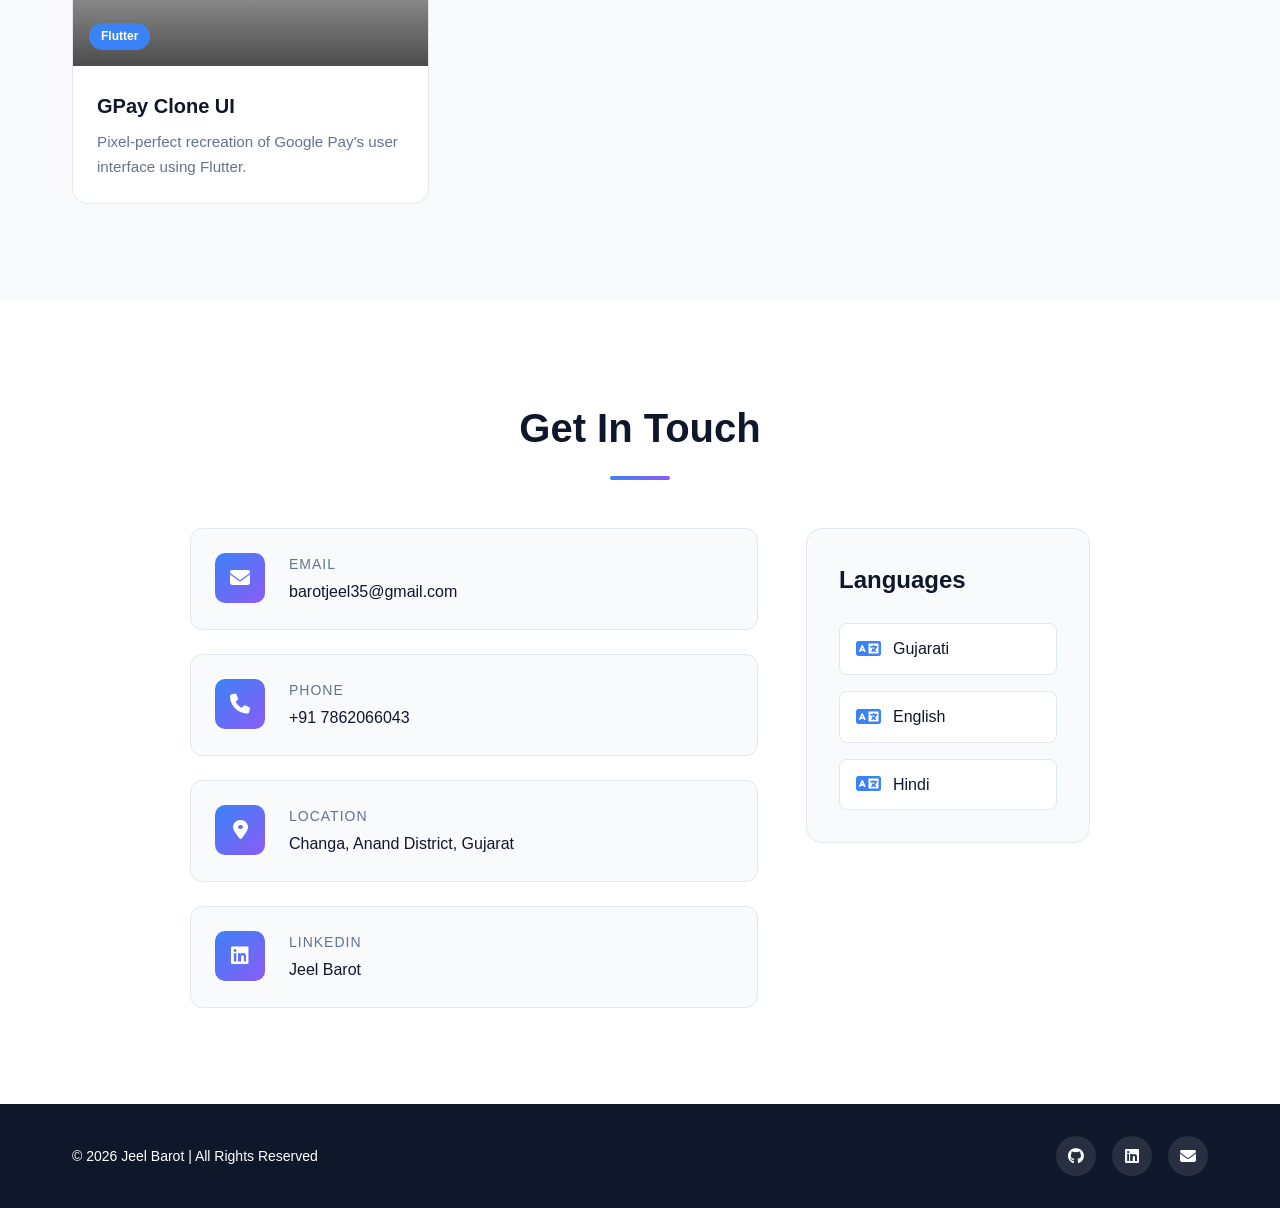
==== commit 86104cf0: "Add skill cards for Kotlin and Selenium" ====
--- a/index.html
+++ b/index.html
@@ -168,7 +168,18 @@
                     <i class="fas fa-code skill-icon"></i>
                     <span class="skill-name">Dart</span>
                 </div>
-                
+                <div class="skill-card" data-testid="skill-dart">
+                    <i class="fas fa-mobile-alt skill-icon"></i>
+                    <span class="skill-name">Flutter</span>
+                </div>
+                 <div class="skill-card" data-testid="skill-kotlin">
+                    <i class="fas fa-code skill-icon"></i>
+                    <span class="skill-name">Kotlin</span>
+                </div>
+                <div class="skill-card" data-testid="skill-selenium">
+                    <i class="fas fa-robot skill-icon"></i>
+                    <span class="skill-name">Selenium Automation</span>
+                </div>
             </div>
         </div>
     </section>
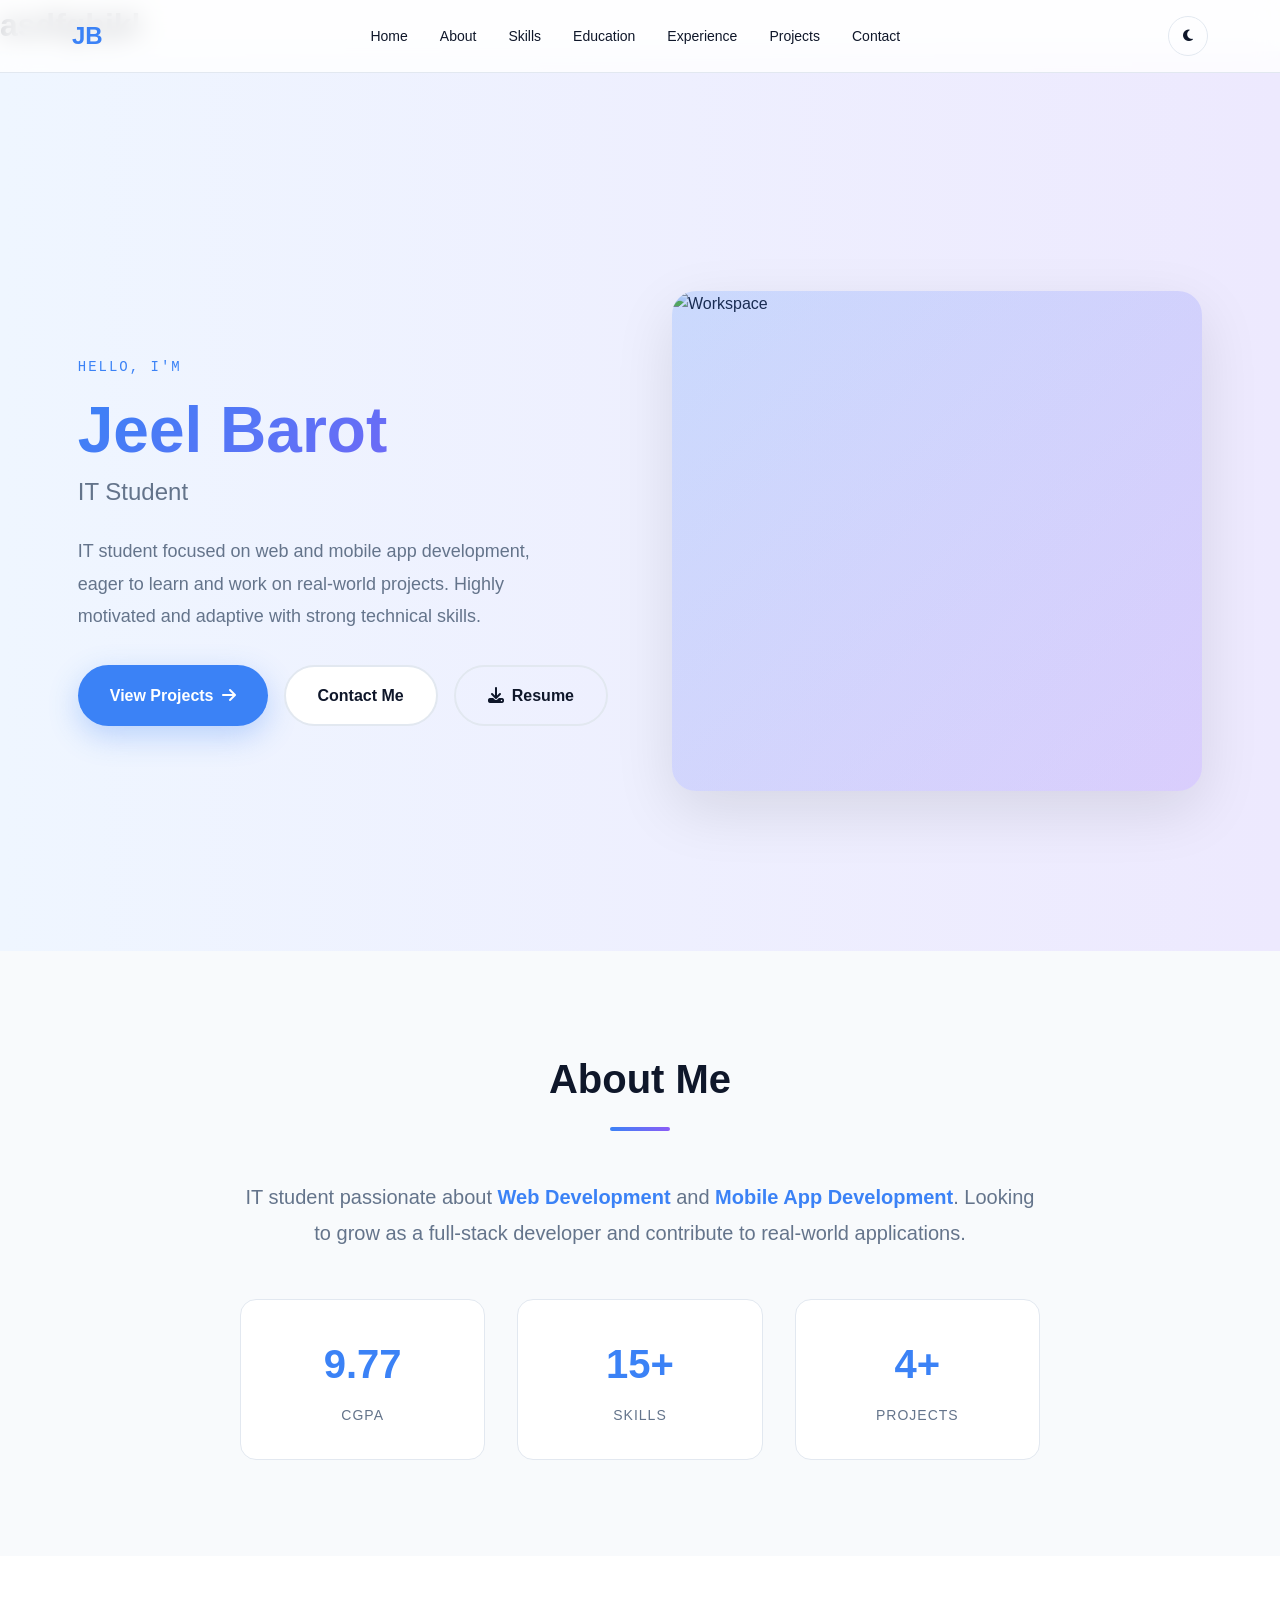
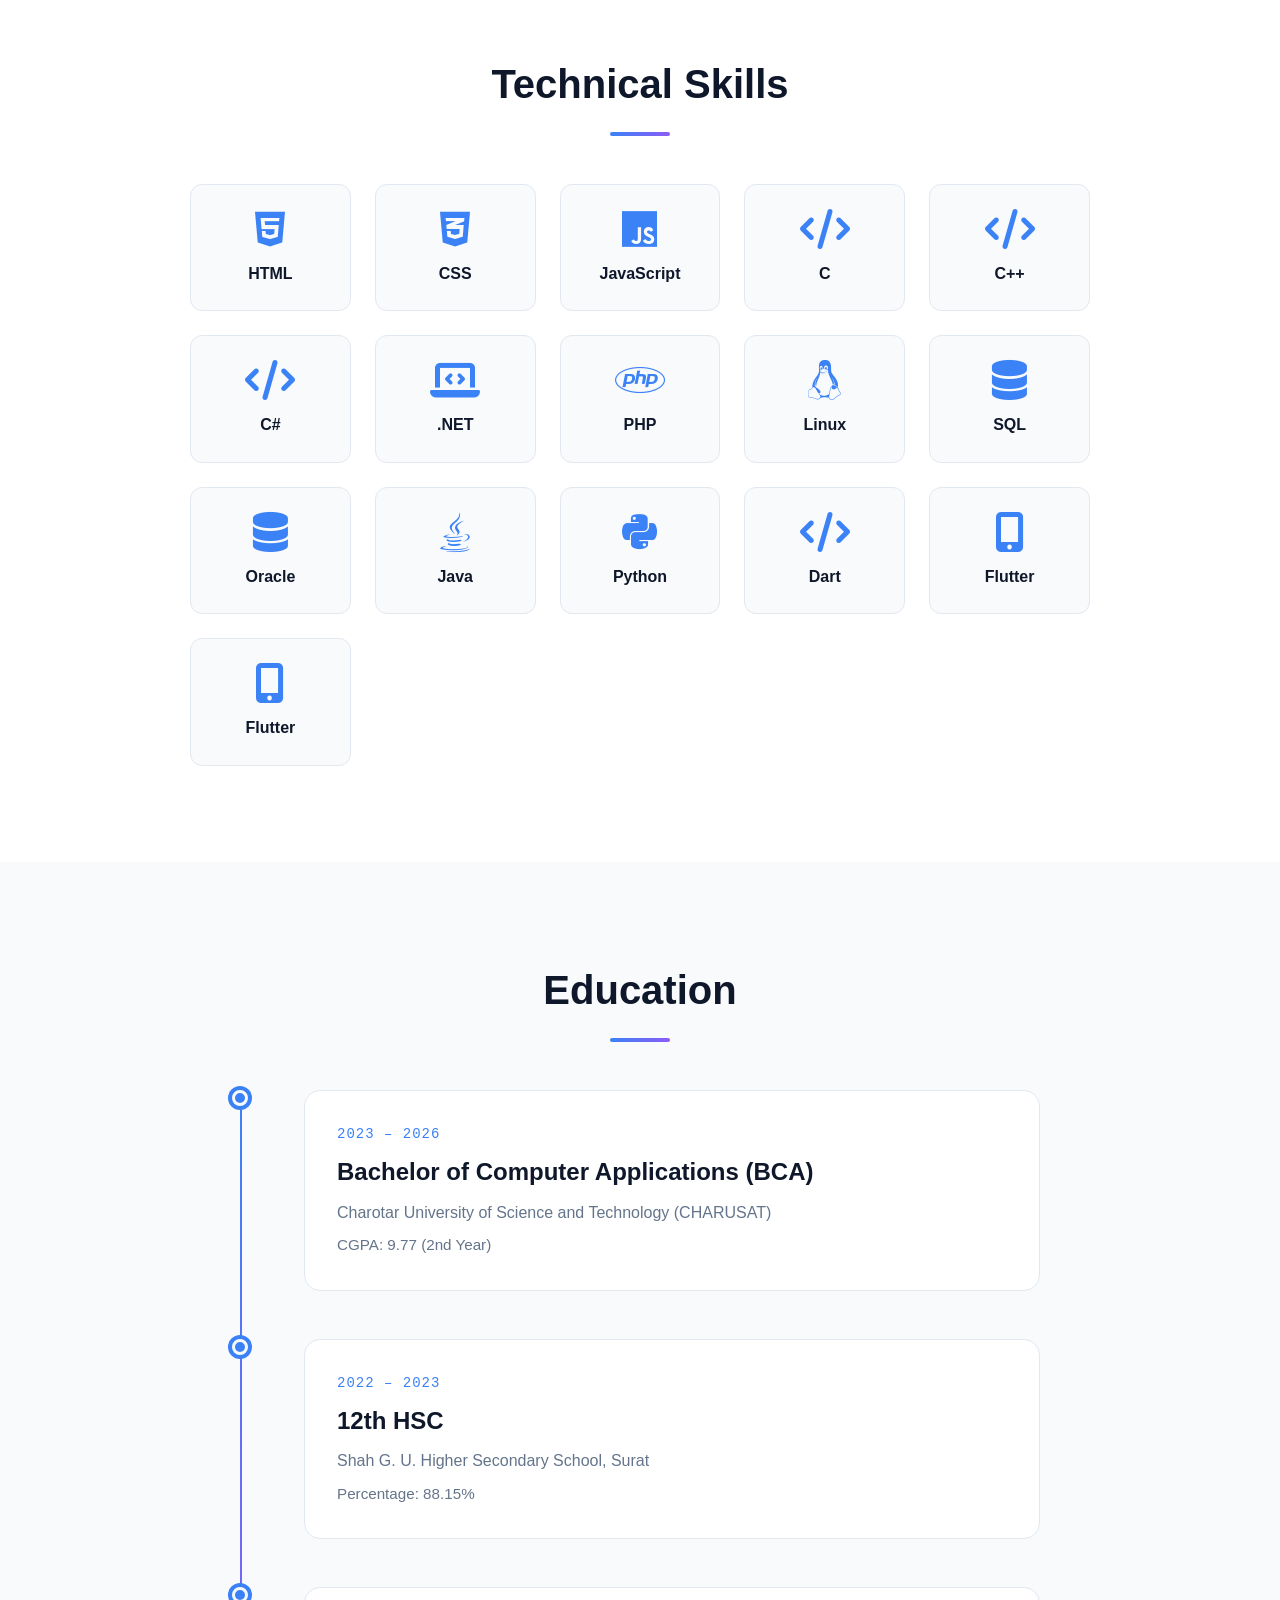
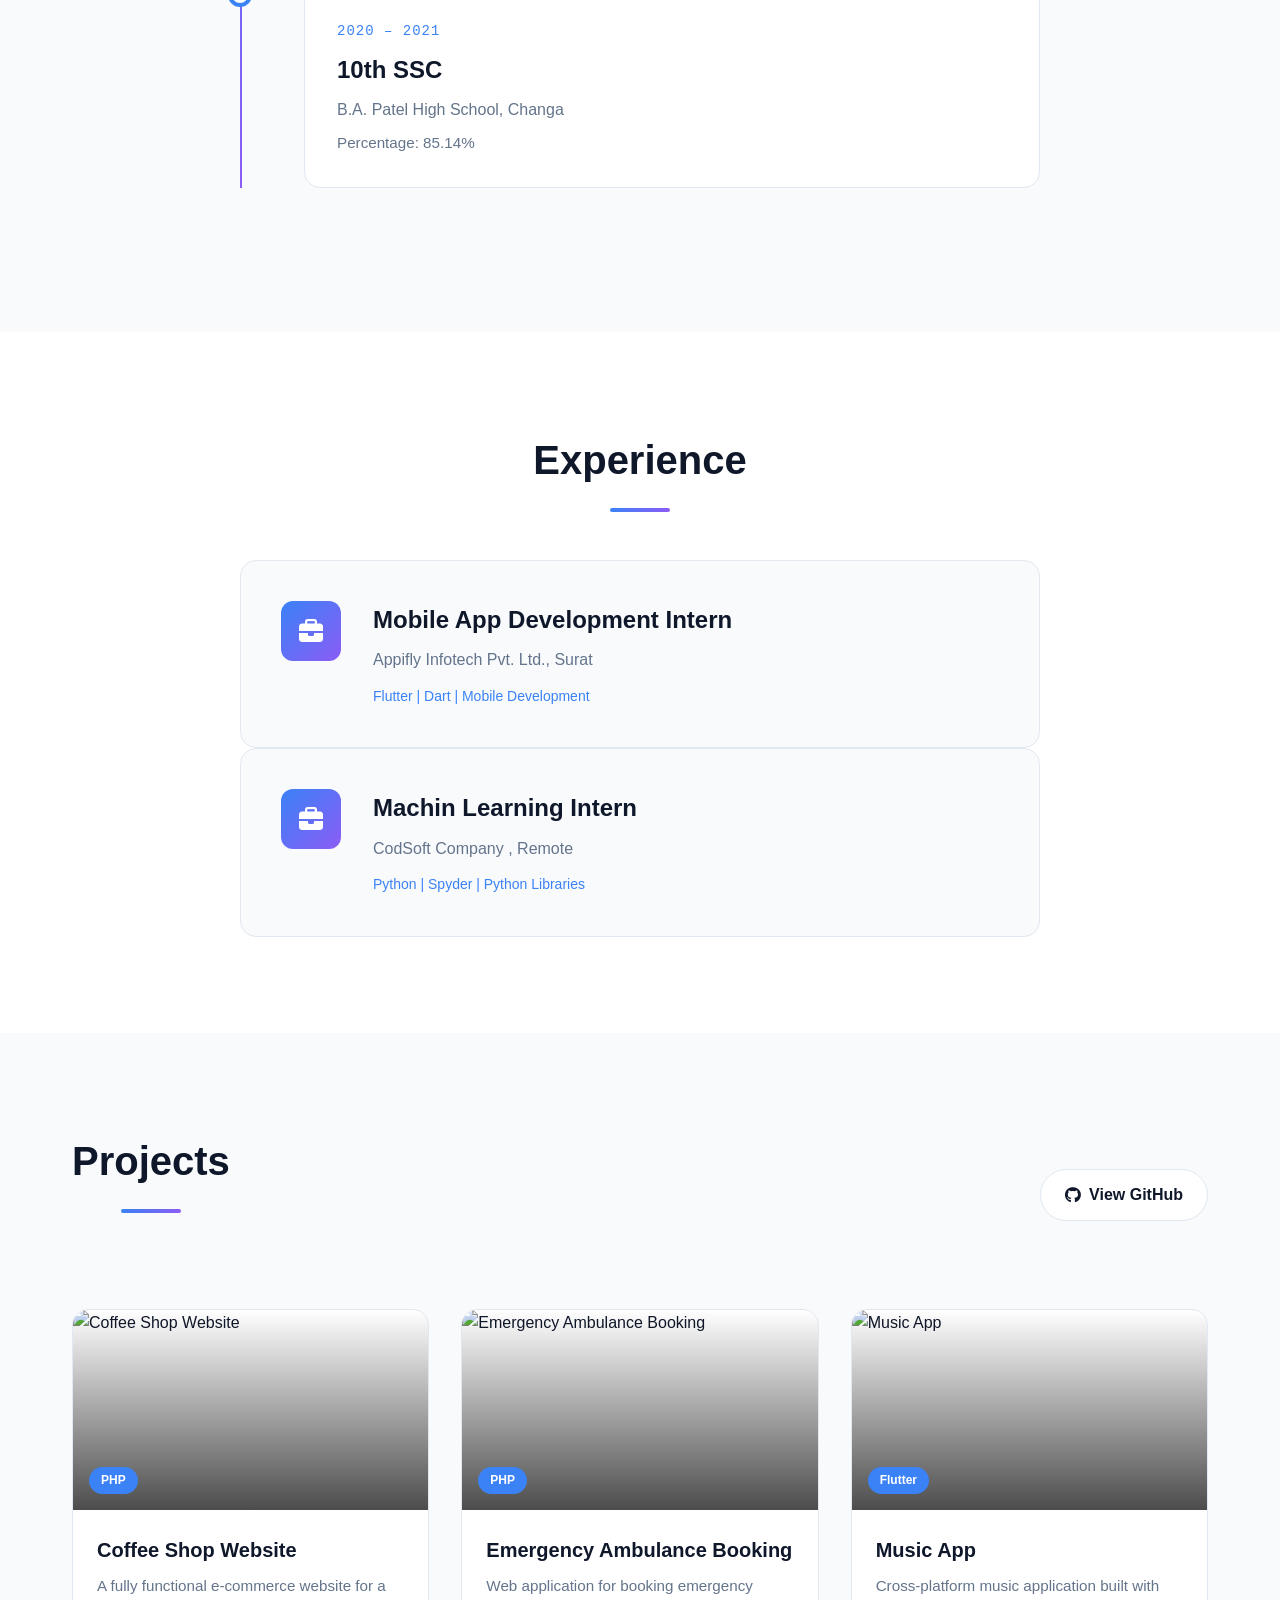
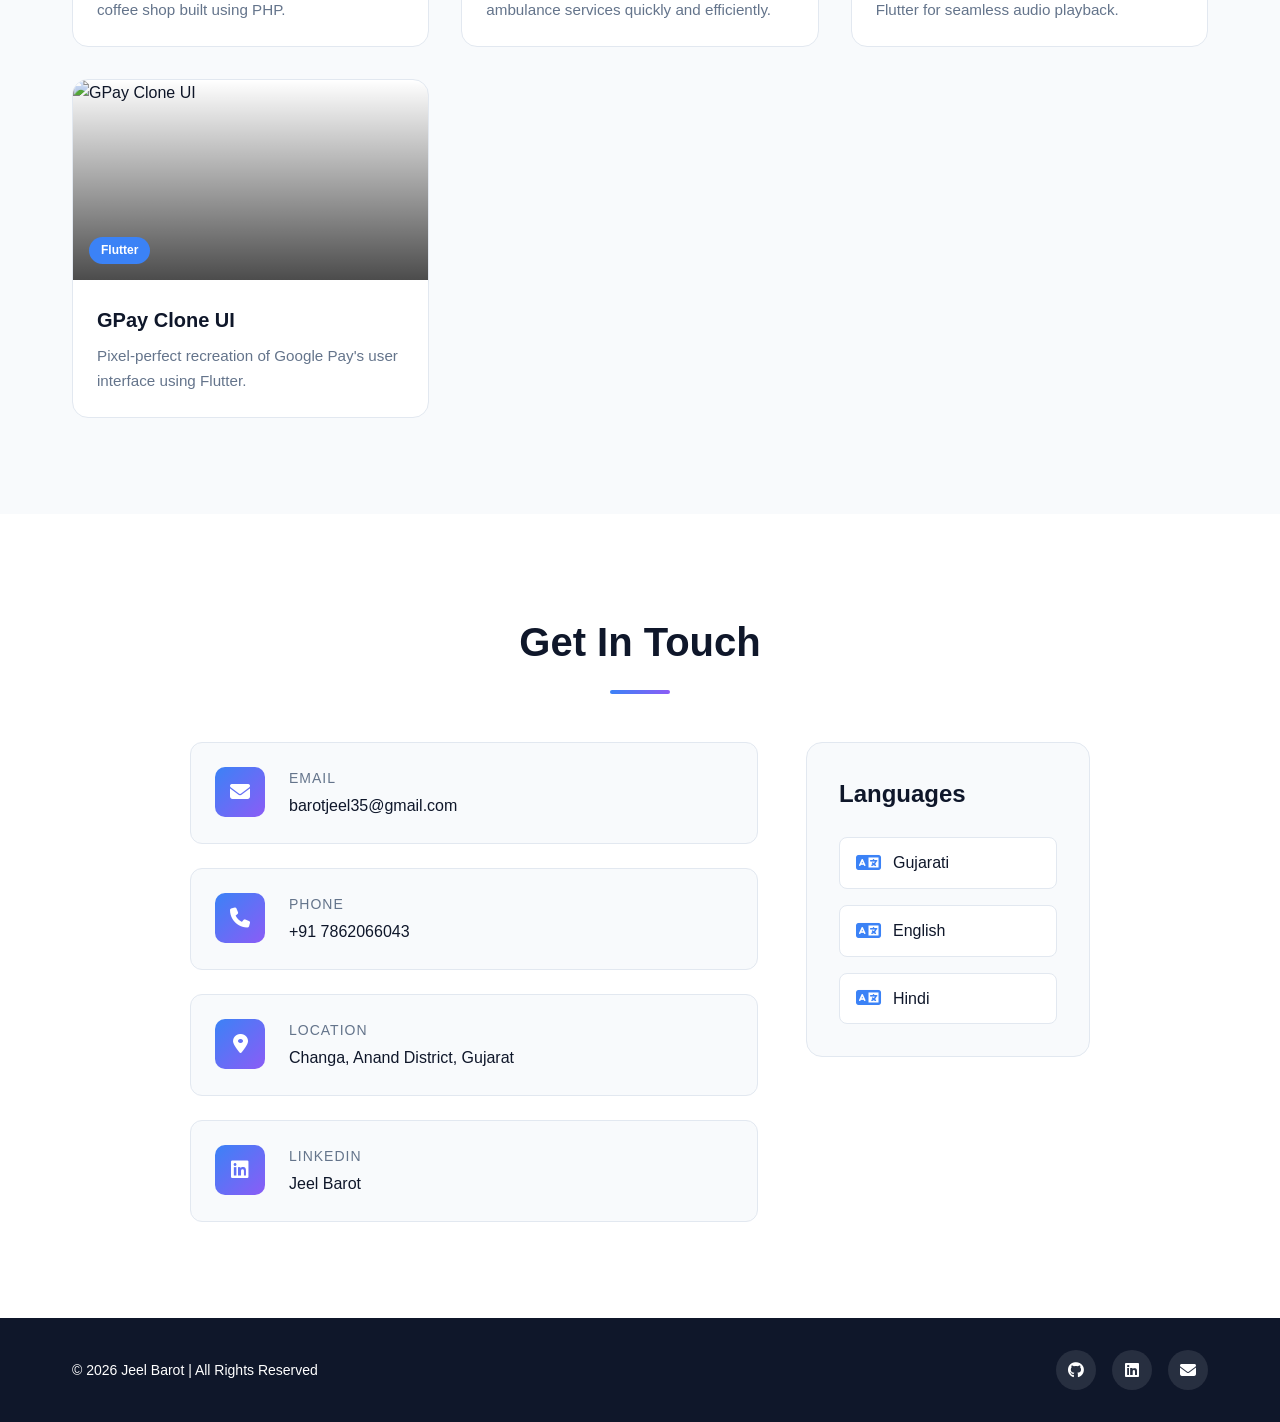
==== commit feb797c8: "Add placeholder heading and duplicate Flutter skill card in skills section" ====
--- a/index.html
+++ b/index.html
@@ -2,15 +2,17 @@
 <html lang="en">
 <head>
     <meta charset="UTF-8">
- <meta name="google-site-verification" content="k0HFwo5BpkmuTTaIJE4NyY4u76_AldIoBF2Ek2aR8v8" />
-    <title>Jeel Barot - IT Student Portfolio</title>
+<meta name="google-site-verification" content="k0HFwo5BpkmuTTaIJE4NyY4u76_AldIoBF2Ek2aR8v8" />    <title>Jeel Barot - IT Student Portfolio</title>
     <link rel="stylesheet" href="styles.css">
+    
     <link rel="preconnect" href="https://fonts.googleapis.com">
     <link rel="preconnect" href="https://fonts.gstatic.com" crossorigin>
     <link href="https://fonts.googleapis.com/css2?family=Outfit:wght@400;500;600;700;800&family=Inter:wght@400;500;600&family=JetBrains+Mono:wght@400;500&display=swap" rel="stylesheet">
     <link rel="stylesheet" href="https://cdnjs.cloudflare.com/ajax/libs/font-awesome/6.5.1/css/all.min.css">
+
 </head>
 <body>
+    <h1>asdfghjkl</h1>
     <!-- Navbar -->
     <nav class="navbar" id="navbar">
         <div class="nav-container">
@@ -168,17 +170,14 @@
                     <i class="fas fa-code skill-icon"></i>
                     <span class="skill-name">Dart</span>
                 </div>
-                <div class="skill-card" data-testid="skill-dart">
+                <div class="skill-card" data-testid="skill-flutter">
                     <i class="fas fa-mobile-alt skill-icon"></i>
                     <span class="skill-name">Flutter</span>
                 </div>
-                 <div class="skill-card" data-testid="skill-kotlin">
-                    <i class="fas fa-code skill-icon"></i>
-                    <span class="skill-name">Kotlin</span>
-                </div>
-                <div class="skill-card" data-testid="skill-selenium">
-                    <i class="fas fa-robot skill-icon"></i>
-                    <span class="skill-name">Selenium Automation</span>
+
+                <div class="skill-card" data-testid="skill-flutter">
+                    <i class="fas fa-mobile-alt skill-icon"></i>
+                    <span class="skill-name">Flutter</span>
                 </div>
             </div>
         </div>
@@ -235,6 +234,19 @@
                 </div>
             </div>
         </div>
+
+        <div class="container">
+            <div class="experience-card">
+                <div class="experience-icon">
+                    <i class="fas fa-briefcase"></i>
+                </div>
+                <div class="experience-content">
+                    <h3 class="experience-title">Machin Learning Intern</h3>
+                    <p class="experience-company">CodSoft Company , Remote</p>
+                    <p class="experience-tech">Python | Spyder | Python Libraries</p>
+                </div>
+            </div>
+        </div>
     </section>
 
     <!-- Projects Section -->
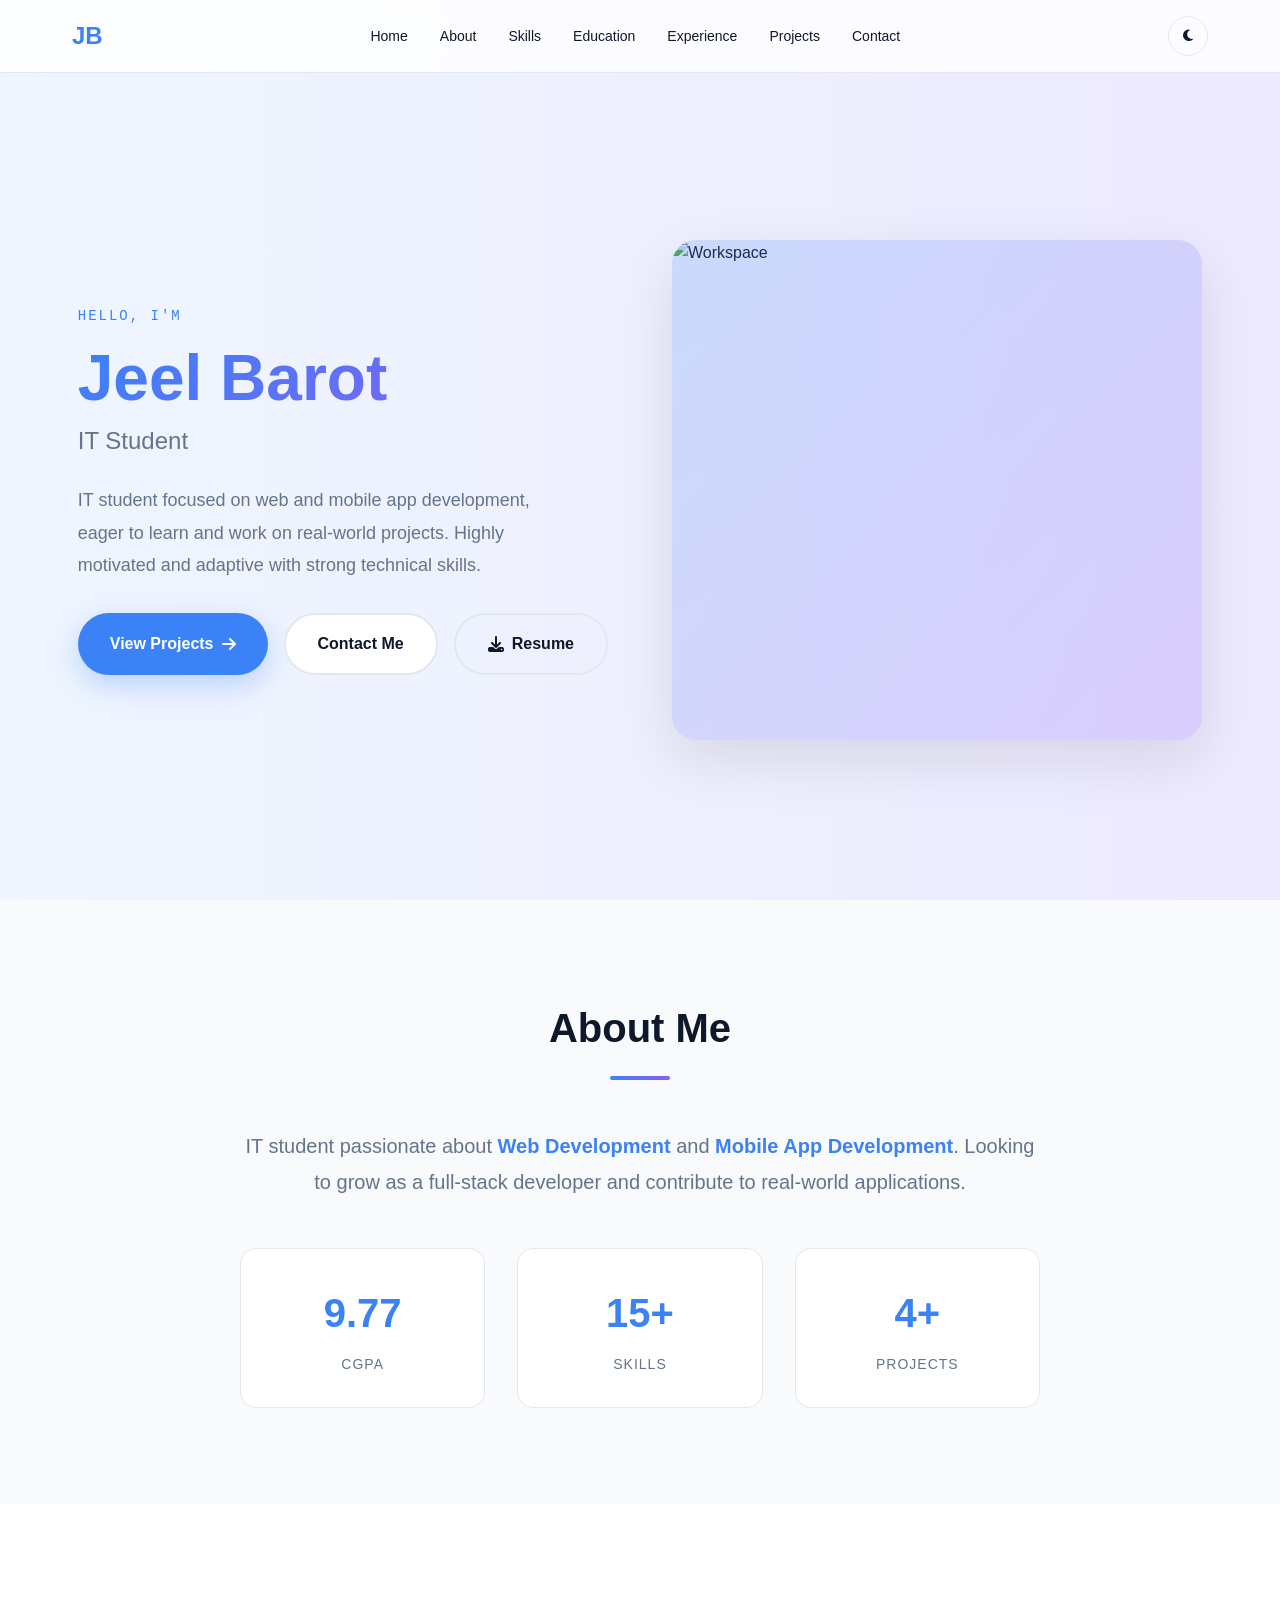
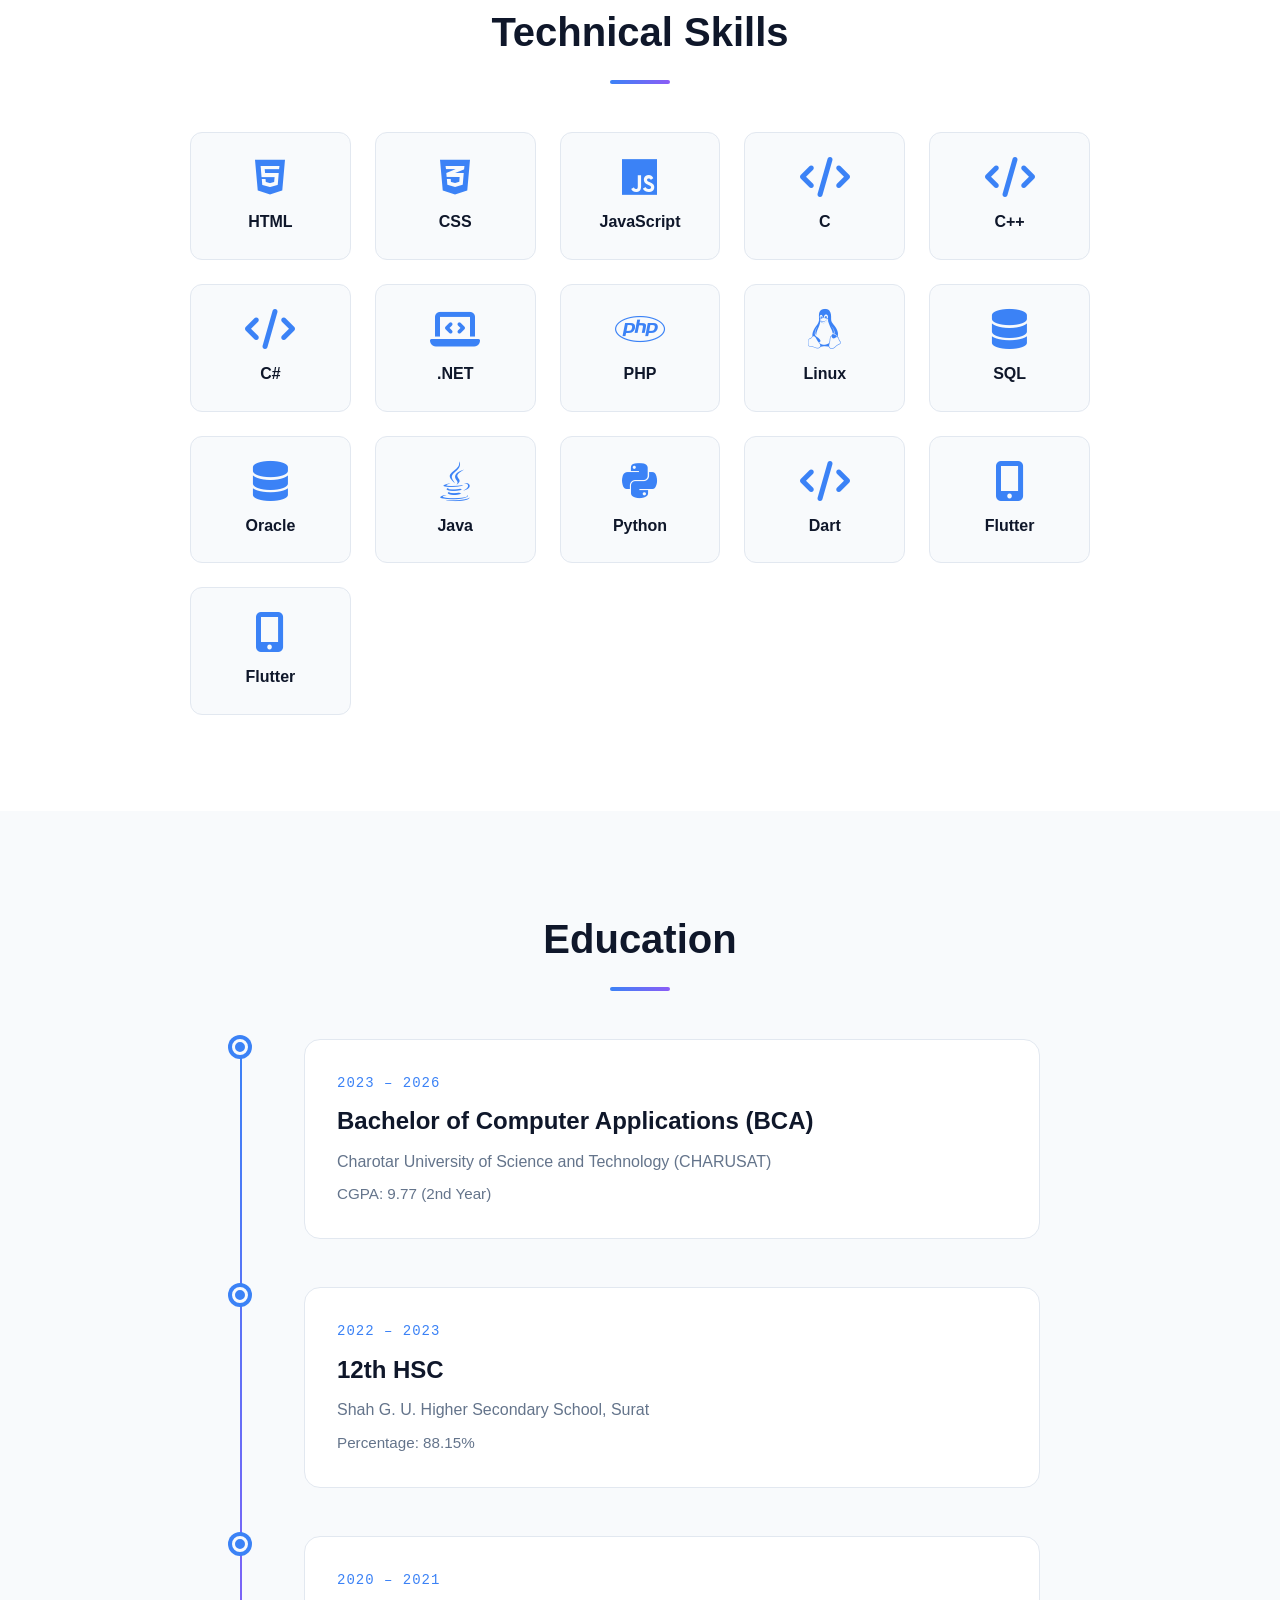
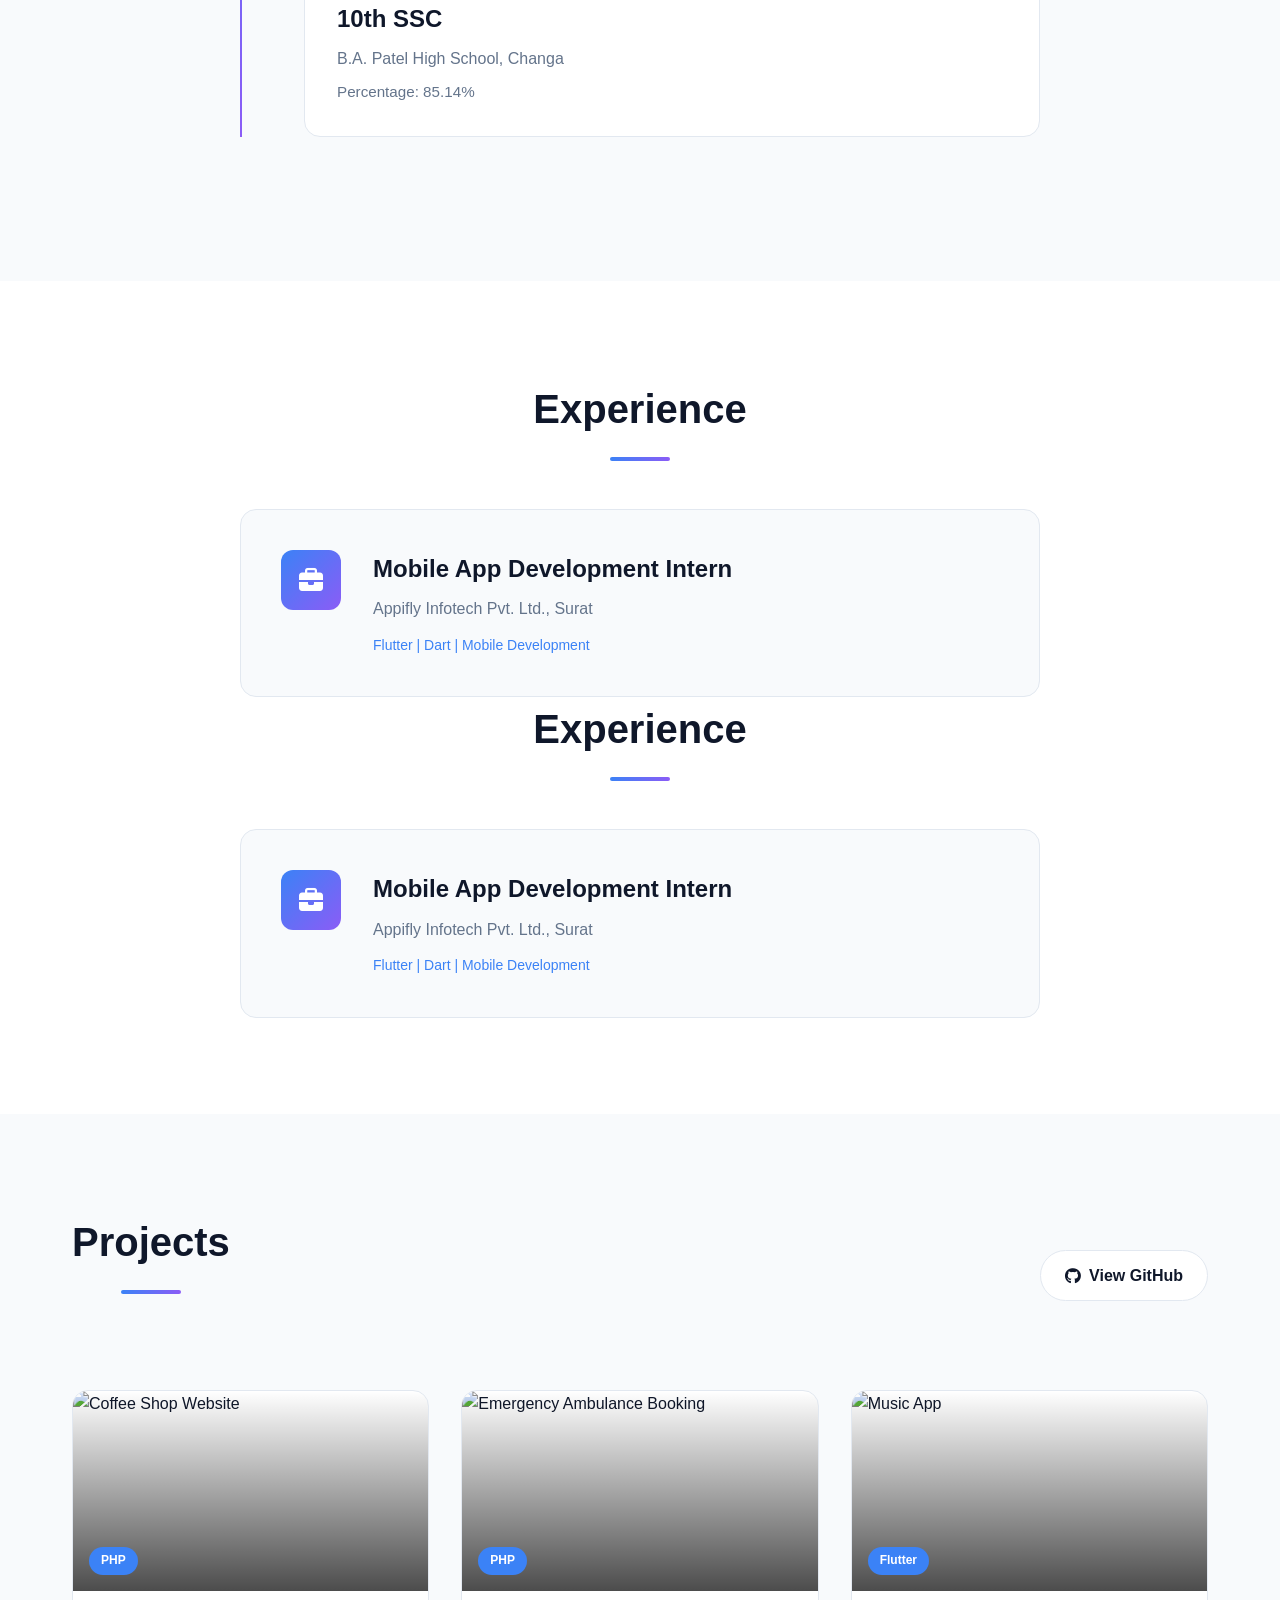
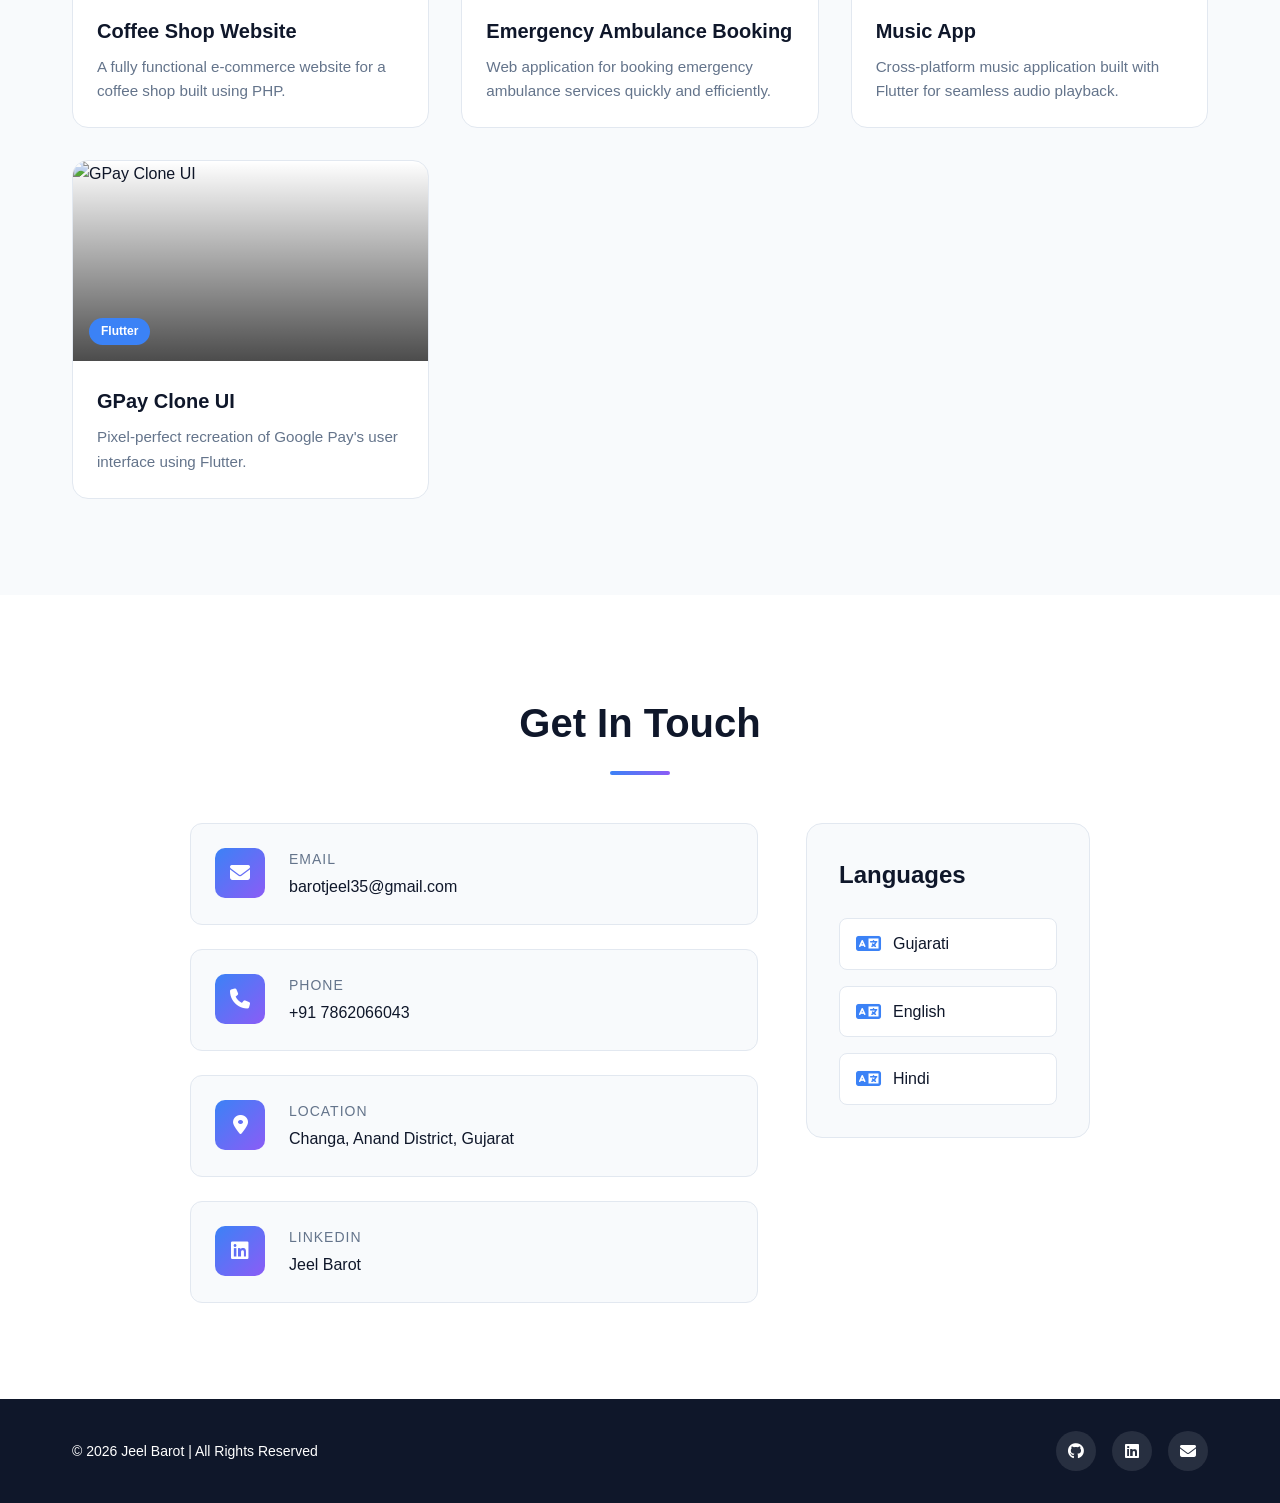
==== commit 26a76c87: "Update experience section with new internship details and add section title" ====
--- a/index.html
+++ b/index.html
@@ -12,7 +12,7 @@
 
 </head>
 <body>
-    <h1>asdfghjkl</h1>
+   
     <!-- Navbar -->
     <nav class="navbar" id="navbar">
         <div class="nav-container">
@@ -236,17 +236,19 @@
         </div>
 
         <div class="container">
+            <h2 class="section-title" data-testid="experience-section-title">Experience</h2>
             <div class="experience-card">
                 <div class="experience-icon">
                     <i class="fas fa-briefcase"></i>
                 </div>
                 <div class="experience-content">
-                    <h3 class="experience-title">Machin Learning Intern</h3>
-                    <p class="experience-company">CodSoft Company , Remote</p>
-                    <p class="experience-tech">Python | Spyder | Python Libraries</p>
-                </div>
-            </div>
-        </div>
+                    <h3 class="experience-title">Mobile App Development Intern</h3>
+                    <p class="experience-company">Appifly Infotech Pvt. Ltd., Surat</p>
+                    <p class="experience-tech">Flutter | Dart | Mobile Development</p>
+                </div>
+            </div>
+        </div>
+        
     </section>
 
     <!-- Projects Section -->
